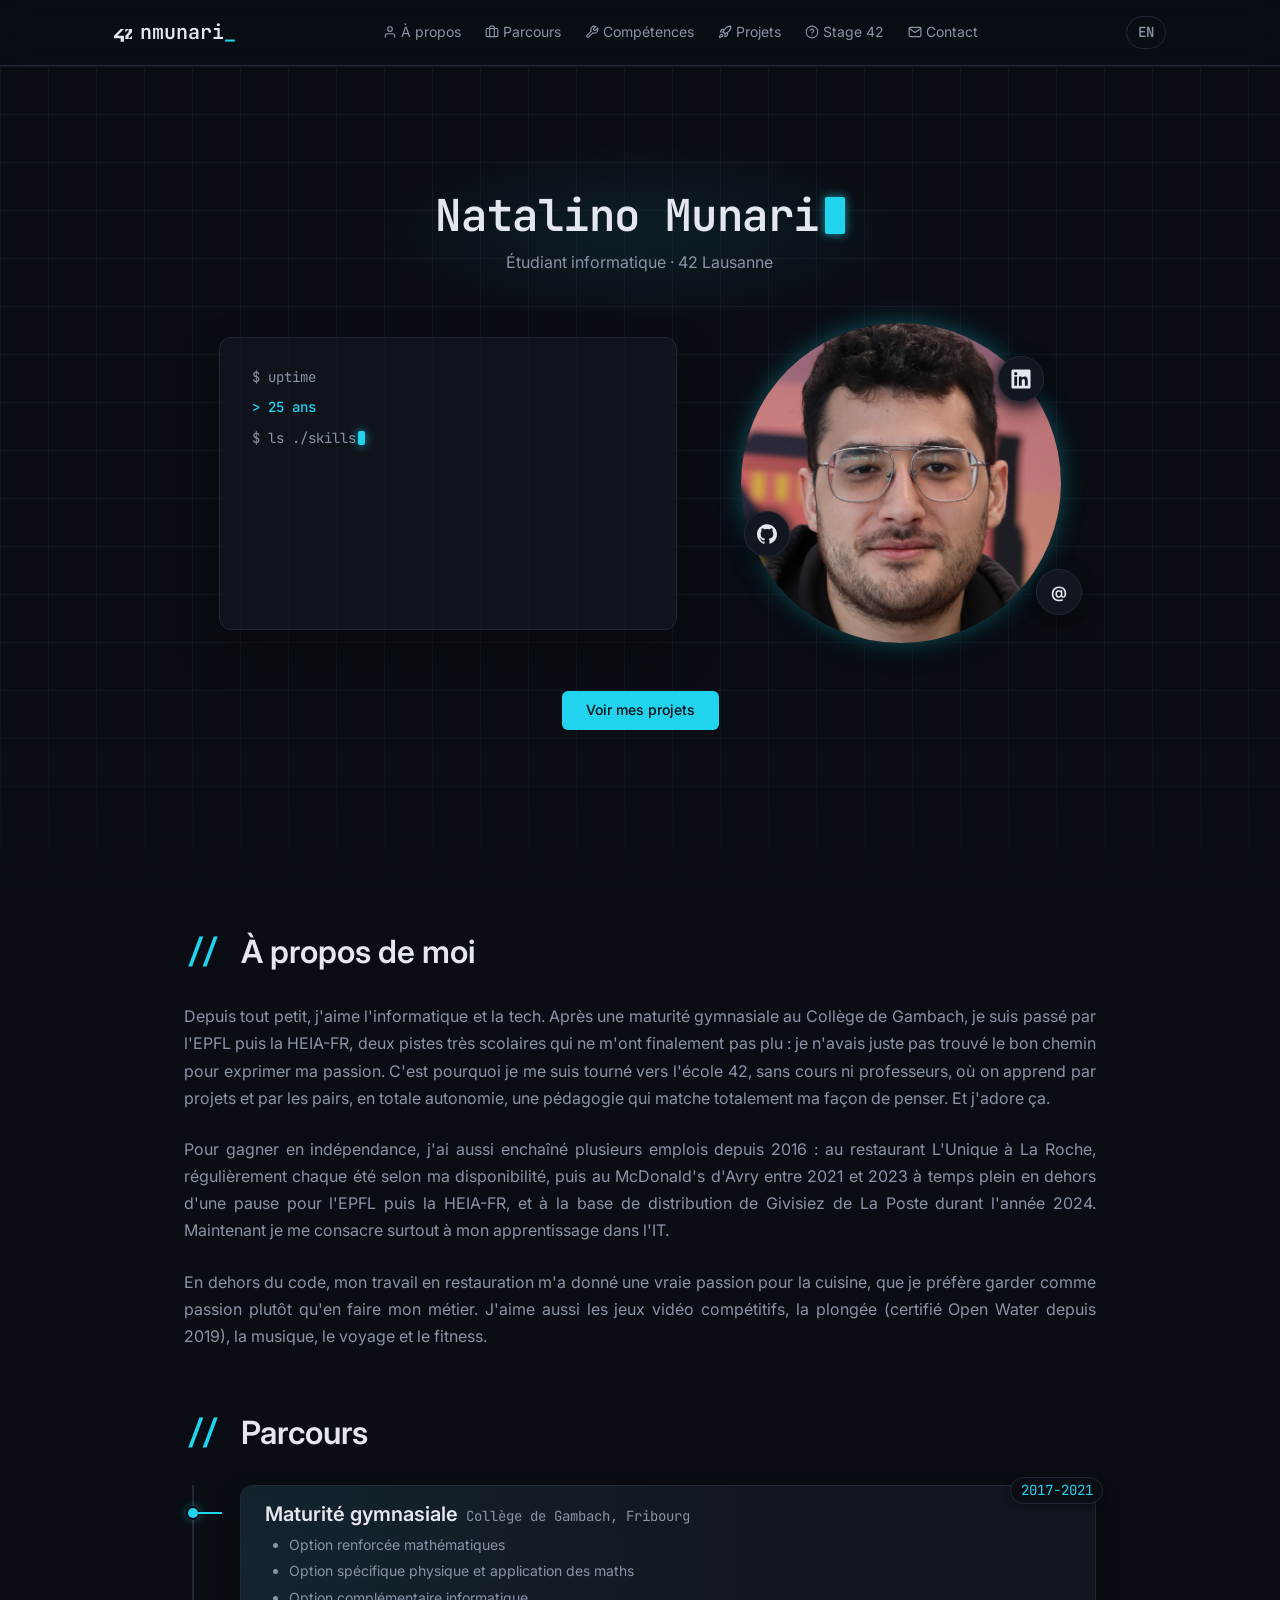
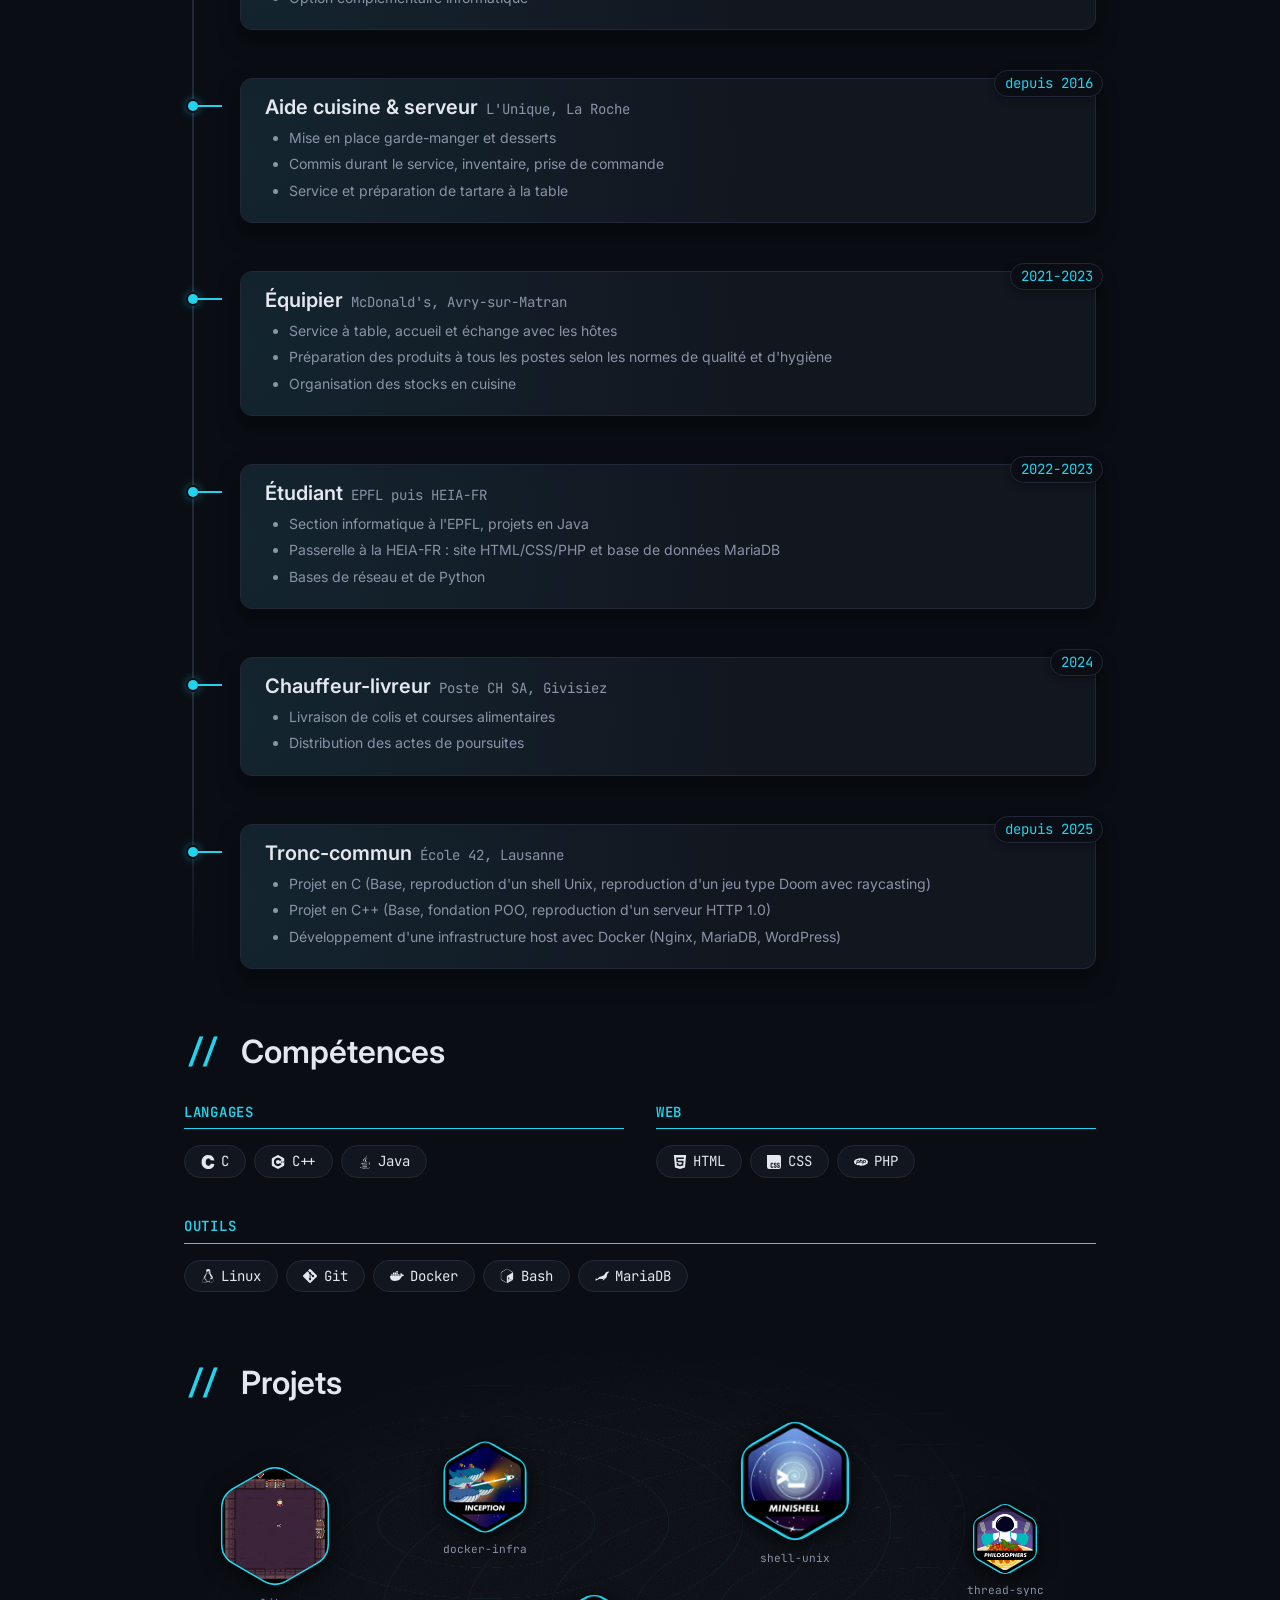
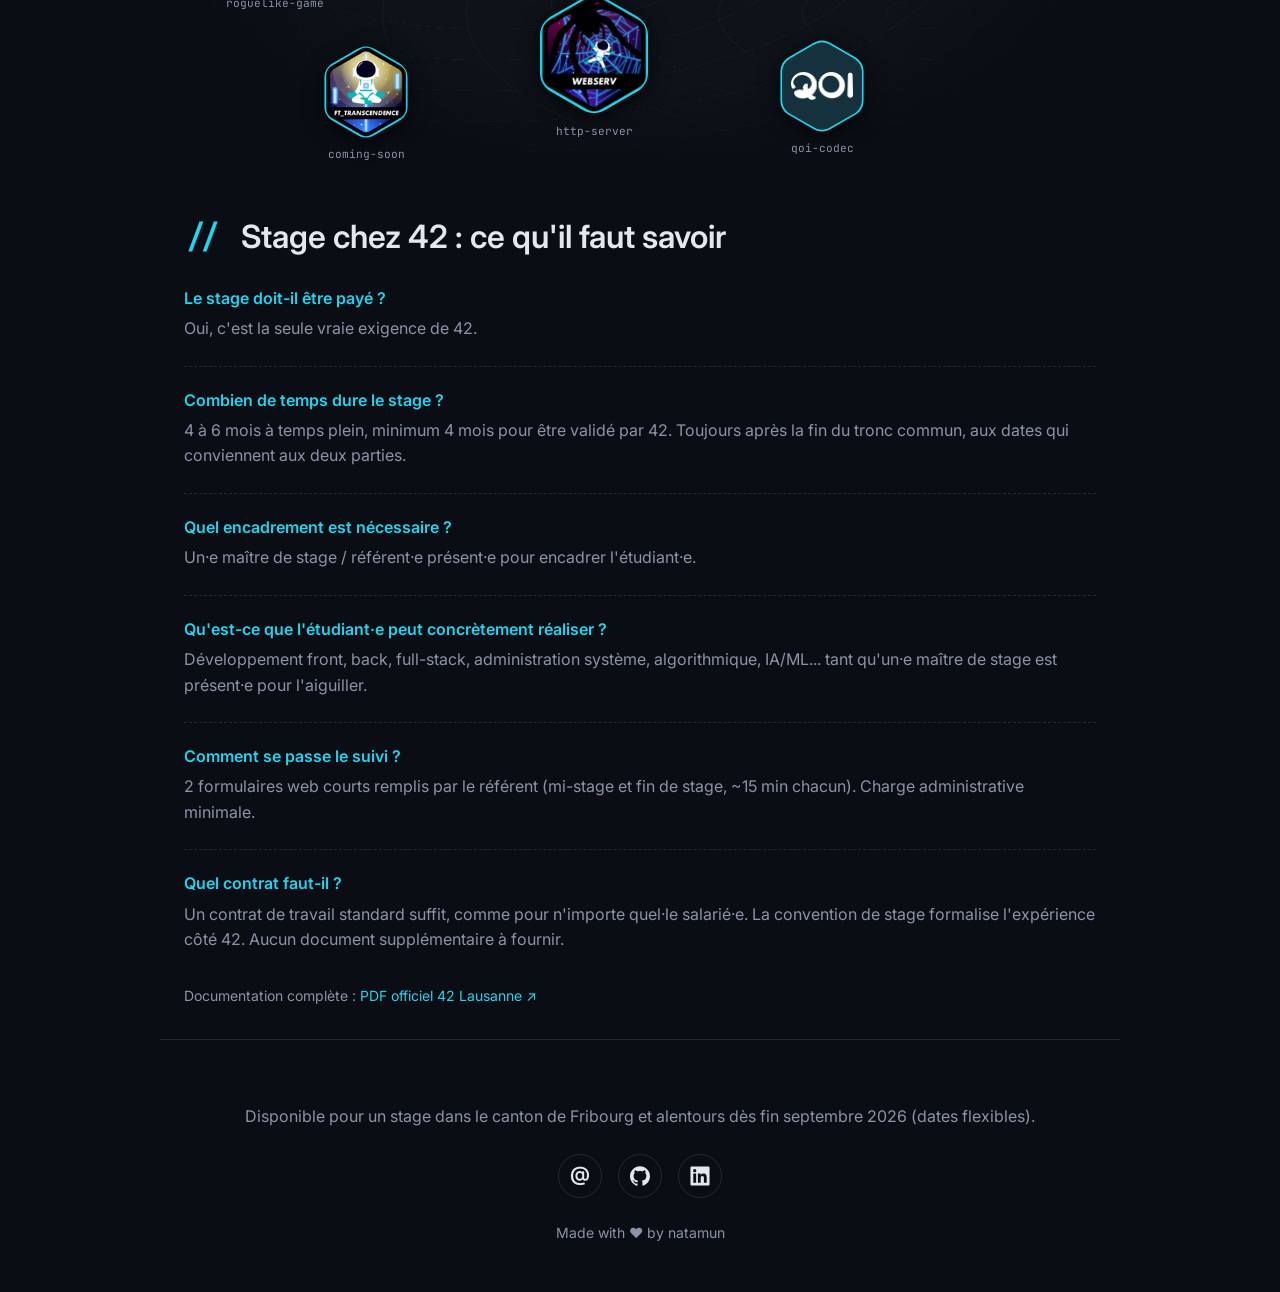
==== index.html @ be7fb0d9 "feat: add data set for toast email pop up" ====
<!DOCTYPE html>
<html lang="fr">
<!-- Inspirées du travail de Kan3an sur CodePen : https://codepen.io/Kan3an -->

<head>
  <meta charset="UTF-8">
  <meta name="viewport" content="width=device-width, initial-scale=1.0">
  <title>Natalino Munari</title>
  <meta name="description"
    content="Portfolio de Natalino Munari, étudiant à 42 Lausanne à la recherche d'un stage informatique dans le canton de Fribourg.">
  <link rel="icon" type="image/svg+xml" href="assets/img/favicon.svg">
  <link rel="preconnect" href="https://fonts.googleapis.com">
  <link rel="preconnect" href="https://fonts.gstatic.com" crossorigin>
  <link
    href="https://fonts.googleapis.com/css2?family=Inter:wght@400;500;600;700&family=JetBrains+Mono:wght@400;500;600&display=swap"
    rel="stylesheet">
  <link rel="stylesheet" href="assets/css/style.css">
  <script>
    if ('scrollRestoration' in history) {
      history.scrollRestoration = 'manual';
    }
  </script>
</head>

<body>
  <svg class="icon-sprite" aria-hidden="true">
    <defs>
      <symbol id="i-c" viewBox="0 0 24 24">
        <path
          d="M16.5921 9.1962s-.354-3.298-3.627-3.39c-3.2741-.09-4.9552 2.474-4.9552 6.14 0 3.6651 1.858 6.5972 5.0451 6.5972 3.184 0 3.5381-3.665 3.5381-3.665l6.1041.365s.36 3.31-2.196 5.836c-2.552 2.5241-5.6901 2.9371-7.8762 2.9201-2.19-.017-5.2261.034-8.1602-2.97-2.938-3.0101-3.436-5.9302-3.436-8.8002 0-2.8701.556-6.6702 4.047-9.5502C7.444.72 9.849 0 12.254 0c10.0422 0 10.7172 9.2602 10.7172 9.2602z" />
      </symbol>
      <symbol id="i-cpp" viewBox="0 0 24 24">
        <path
          d="M22.394 6c-.167-.29-.398-.543-.652-.69L12.926.22c-.509-.294-1.34-.294-1.848 0L2.26 5.31c-.508.293-.923 1.013-.923 1.6v10.18c0 .294.104.62.271.91.167.29.398.543.652.69l8.816 5.09c.508.293 1.34.293 1.848 0l8.816-5.09c.254-.147.485-.4.652-.69.167-.29.27-.616.27-.91V6.91c.003-.294-.1-.62-.268-.91zM12 19.11c-3.92 0-7.109-3.19-7.109-7.11 0-3.92 3.19-7.11 7.11-7.11a7.133 7.133 0 016.156 3.553l-3.076 1.78a3.567 3.567 0 00-3.08-1.78A3.56 3.56 0 008.444 12 3.56 3.56 0 0012 15.555a3.57 3.57 0 003.08-1.778l3.078 1.78A7.135 7.135 0 0112 19.11zm7.11-6.715h-.79v.79h-.79v-.79h-.79v-.79h.79v-.79h.79v.79h.79zm2.962 0h-.79v.79h-.79v-.79h-.79v-.79h.79v-.79h.79v.79h.79z" />
      </symbol>
      <symbol id="i-java" viewBox="0 0 128 128">
        <path
          d="M47.617 98.12c-19.192 5.362 11.677 16.439 36.115 5.969-4.003-1.556-6.874-3.351-6.874-3.351-10.897 2.06-15.952 2.222-25.844 1.092-8.164-.935-3.397-3.71-3.397-3.71zm33.189-10.46c-14.444 2.779-22.787 2.69-33.354 1.6-8.171-.845-2.822-4.805-2.822-4.805-21.137 7.016 11.767 14.977 41.309 6.336-3.14-1.106-5.133-3.131-5.133-3.131zm11.319-60.575c.001 0-42.731 10.669-22.323 34.187 6.024 6.935-1.58 13.17-1.58 13.17s15.289-7.891 8.269-17.777c-6.559-9.215-11.587-13.793 15.634-29.58zm9.998 81.144s3.529 2.91-3.888 5.159c-14.102 4.272-58.706 5.56-71.095.171-4.45-1.938 3.899-4.625 6.526-5.192 2.739-.593 4.303-.485 4.303-.485-4.952-3.487-32.013 6.85-13.742 9.815 49.821 8.076 90.817-3.637 77.896-9.468zM85 77.896c2.395-1.634 5.703-3.053 5.703-3.053s-9.424 1.685-18.813 2.474c-11.494.964-23.823 1.154-30.012.326-14.652-1.959 8.033-7.348 8.033-7.348s-8.812-.596-19.644 4.644C17.455 81.134 61.958 83.958 85 77.896zm5.609 15.145c-.108.29-.468.616-.468.616 31.273-8.221 19.775-28.979 4.822-23.725-1.312.464-2 1.543-2 1.543s.829-.334 2.678-.72c7.559-1.575 18.389 10.119-5.032 22.286zM64.181 70.069c-4.614-10.429-20.26-19.553.007-35.559C89.459 14.563 76.492 1.587 76.492 1.587c5.23 20.608-18.451 26.833-26.999 39.667-5.821 8.745 2.857 18.142 14.688 28.815zm27.274 51.748c-19.187 3.612-42.854 3.191-56.887.874 0 0 2.874 2.38 17.646 3.331 22.476 1.437 57-.8 57.816-11.436.001 0-1.57 4.032-18.575 7.231z" />
      </symbol>
      <symbol id="i-html5" viewBox="0 0 24 24">
        <path
          d="M1.5 0h21l-1.91 21.563L11.977 24l-8.564-2.438L1.5 0zm7.031 9.75l-.232-2.718 10.059.003.23-2.622L5.412 4.41l.698 8.01h9.126l-.326 3.426-2.91.804-2.955-.81-.188-2.11H6.248l.33 4.171L12 19.351l5.379-1.443.744-8.157H8.531z" />
      </symbol>
      <symbol id="i-css" viewBox="0 0 24 24">
        <path
          d="M0 0v20.16A3.84 3.84 0 0 0 3.84 24h16.32A3.84 3.84 0 0 0 24 20.16V3.84A3.84 3.84 0 0 0 20.16 0Zm14.256 13.08c1.56 0 2.28 1.08 2.304 2.64h-1.608c.024-.288-.048-.6-.144-.84-.096-.192-.288-.264-.552-.264-.456 0-.696.264-.696.84-.024.576.288.888.768 1.08.72.288 1.608.744 1.92 1.296q.432.648.432 1.656c0 1.608-.912 2.592-2.496 2.592-1.656 0-2.4-1.032-2.424-2.688h1.68c0 .792.264 1.176.792 1.176.264 0 .456-.072.552-.24.192-.312.24-1.176-.048-1.512-.312-.408-.912-.6-1.32-.816q-.828-.396-1.224-.936c-.24-.36-.36-.888-.36-1.536 0-1.44.936-2.472 2.424-2.448m5.4 0c1.584 0 2.304 1.08 2.328 2.64h-1.608c0-.288-.048-.6-.168-.84-.096-.192-.264-.264-.528-.264-.48 0-.72.264-.72.84s.288.888.792 1.08c.696.288 1.608.744 1.92 1.296.264.432.408.984.408 1.656.024 1.608-.888 2.592-2.472 2.592-1.68 0-2.424-1.056-2.448-2.688h1.68c0 .744.264 1.176.792 1.176.264 0 .456-.072.552-.24.216-.312.264-1.176-.048-1.512-.288-.408-.888-.6-1.32-.816-.552-.264-.96-.576-1.2-.936s-.36-.888-.36-1.536c-.024-1.44.912-2.472 2.4-2.448m-11.031.018c.711-.006 1.419.198 1.839.63.432.432.672 1.128.648 1.992H9.336c.024-.456-.096-.792-.432-.96-.312-.144-.768-.048-.888.24-.12.264-.192.576-.168.864v3.504c0 .744.264 1.128.768 1.128a.65.65 0 0 0 .552-.264c.168-.24.192-.552.168-.84h1.776c.096 1.632-.984 2.712-2.568 2.688-1.536 0-2.496-.864-2.472-2.472v-4.032c0-.816.24-1.44.696-1.848.432-.408 1.146-.624 1.857-.63" />
      </symbol>
      <symbol id="i-php" viewBox="0 0 24 24">
        <path
          d="M7.01 10.207h-.944l-.515 2.648h.838c.556 0 .97-.105 1.242-.314.272-.21.455-.559.55-1.049.092-.47.05-.802-.124-.995-.175-.193-.523-.29-1.047-.29zM12 5.688C5.373 5.688 0 8.514 0 12s5.373 6.313 12 6.313S24 15.486 24 12c0-3.486-5.373-6.312-12-6.312zm-3.26 7.451c-.261.25-.575.438-.917.551-.336.108-.765.164-1.285.164H5.357l-.327 1.681H3.652l1.23-6.326h2.65c.797 0 1.378.209 1.744.628.366.418.476 1.002.33 1.752a2.836 2.836 0 0 1-.305.847c-.143.255-.33.49-.561.703zm4.024.715l.543-2.799c.063-.318.039-.536-.068-.651-.107-.116-.336-.174-.687-.174H11.46l-.704 3.625H9.388l1.23-6.327h1.367l-.327 1.682h1.218c.767 0 1.295.134 1.586.401s.378.7.263 1.299l-.572 2.944h-1.389zm7.597-2.265a2.782 2.782 0 0 1-.305.847c-.143.255-.33.49-.561.703a2.44 2.44 0 0 1-.917.551c-.336.108-.765.164-1.286.164h-1.18l-.327 1.682h-1.378l1.23-6.326h2.649c.797 0 1.378.209 1.744.628.366.417.477 1.001.331 1.751zM17.766 10.207h-.943l-.516 2.648h.838c.557 0 .971-.105 1.242-.314.272-.21.455-.559.551-1.049.092-.47.049-.802-.125-.995s-.524-.29-1.047-.29z" />
      </symbol>
      <symbol id="i-linux" viewBox="0 0 24 24">
        <path
          d="M12.504 0c-.155 0-.315.008-.48.021-4.226.333-3.105 4.807-3.17 6.298-.076 1.092-.3 1.953-1.05 3.02-.885 1.051-2.127 2.75-2.716 4.521-.278.832-.41 1.684-.287 2.489a.424.424 0 00-.11.135c-.26.268-.45.6-.663.839-.199.199-.485.267-.797.4-.313.136-.658.269-.864.68-.09.189-.136.394-.132.602 0 .199.027.4.055.536.058.399.116.728.04.97-.249.68-.28 1.145-.106 1.484.174.334.535.47.94.601.81.2 1.91.135 2.774.6.926.466 1.866.67 2.616.47.526-.116.97-.464 1.208-.946.587-.003 1.23-.269 2.26-.334.699-.058 1.574.267 2.577.2.025.134.063.198.114.333l.003.003c.391.778 1.113 1.132 1.884 1.071.771-.06 1.592-.536 2.257-1.306.631-.765 1.683-1.084 2.378-1.503.348-.199.629-.469.649-.853.023-.4-.2-.811-.714-1.376v-.097l-.003-.003c-.17-.2-.25-.535-.338-.926-.085-.401-.182-.786-.492-1.046h-.003c-.059-.054-.123-.067-.188-.135a.357.357 0 00-.19-.064c.431-1.278.264-2.55-.173-3.694-.533-1.41-1.465-2.638-2.175-3.483-.796-1.005-1.576-1.957-1.56-3.368.026-2.152.236-6.133-3.544-6.139zm.529 3.405h.013c.213 0 .396.062.584.198.19.135.33.332.438.533.105.259.158.459.166.724 0-.02.006-.04.006-.06v.105a.086.086 0 01-.004-.021l-.004-.024a1.807 1.807 0 01-.15.706.953.953 0 01-.213.335.71.71 0 00-.088-.042c-.104-.045-.198-.064-.284-.133a1.312 1.312 0 00-.22-.066c.05-.06.146-.133.183-.198.053-.128.082-.264.088-.402v-.02a1.21 1.21 0 00-.061-.4c-.045-.134-.101-.2-.183-.333-.084-.066-.167-.132-.267-.132h-.016c-.093 0-.176.03-.262.132a.8.8 0 00-.205.334 1.18 1.18 0 00-.09.4v.019c.002.089.008.179.02.267-.193-.067-.438-.135-.607-.202a1.635 1.635 0 01-.018-.2v-.02a1.772 1.772 0 01.15-.768c.082-.22.232-.406.43-.533a.985.985 0 01.594-.2zm-2.962.059h.036c.142 0 .27.048.399.135.146.129.264.288.344.465.09.199.14.4.153.667v.004c.007.134.006.2-.002.266v.08c-.03.007-.056.018-.083.024-.152.055-.274.135-.393.2.012-.09.013-.18.003-.267v-.015c-.012-.133-.04-.2-.082-.333a.613.613 0 00-.166-.267.248.248 0 00-.183-.064h-.021c-.071.006-.13.04-.186.132a.552.552 0 00-.12.27.944.944 0 00-.023.33v.015c.012.135.037.2.08.334.046.134.098.2.166.268.01.009.02.018.034.024-.07.057-.117.07-.176.136a.304.304 0 01-.131.068 2.62 2.62 0 01-.275-.402 1.772 1.772 0 01-.155-.667 1.759 1.759 0 01.08-.668 1.43 1.43 0 01.283-.535c.128-.133.26-.2.418-.2zm1.37 1.706c.332 0 .733.065 1.216.399.293.2.523.269 1.052.468h.003c.255.136.405.266.478.399v-.131a.571.571 0 01.016.47c-.123.31-.516.643-1.063.842v.002c-.268.135-.501.333-.775.465-.276.135-.588.292-1.012.267a1.139 1.139 0 01-.448-.067 3.566 3.566 0 01-.322-.198c-.195-.135-.363-.332-.612-.465v-.005h-.005c-.4-.246-.616-.512-.686-.71-.07-.268-.005-.47.193-.6.224-.135.38-.271.483-.336.104-.074.143-.102.176-.131h.002v-.003c.169-.202.436-.47.839-.601.139-.036.294-.065.466-.065zm2.8 2.142c.358 1.417 1.196 3.475 1.735 4.473.286.534.855 1.659 1.102 3.024.156-.005.33.018.513.064.646-1.671-.546-3.467-1.089-3.966-.22-.2-.232-.335-.123-.335.59.534 1.365 1.572 1.646 2.757.13.535.16 1.104.021 1.67.067.028.135.06.205.067 1.032.534 1.413.938 1.23 1.537v-.043c-.06-.003-.12 0-.18 0h-.016c.151-.467-.182-.825-1.065-1.224-.915-.4-1.646-.336-1.77.465-.008.043-.013.066-.018.135-.068.023-.139.053-.209.064-.43.268-.662.669-.793 1.187-.13.533-.17 1.156-.205 1.869v.003c-.02.334-.17.838-.319 1.35-1.5 1.072-3.58 1.538-5.348.334a2.645 2.645 0 00-.402-.533 1.45 1.45 0 00-.275-.333c.182 0 .338-.03.465-.067a.615.615 0 00.314-.334c.108-.267 0-.697-.345-1.163-.345-.467-.931-.995-1.788-1.521-.63-.4-.986-.87-1.15-1.396-.165-.534-.143-1.085-.015-1.645.245-1.07.873-2.11 1.274-2.763.107-.065.037.135-.408.974-.396.751-1.14 2.497-.122 3.854a8.123 8.123 0 01.647-2.876c.564-1.278 1.743-3.504 1.836-5.268.048.036.217.135.289.202.218.133.38.333.59.465.21.201.477.335.876.335.039.003.075.006.11.006.412 0 .73-.134.997-.268.29-.134.52-.334.74-.4h.005c.467-.135.835-.402 1.044-.7zm2.185 8.958c.037.6.343 1.245.882 1.377.588.134 1.434-.333 1.791-.765l.211-.01c.315-.007.577.01.847.268l.003.003c.208.199.305.53.391.876.085.4.154.78.409 1.066.486.527.645.906.636 1.14l.003-.007v.018l-.003-.012c-.015.262-.185.396-.498.595-.63.401-1.746.712-2.457 1.57-.618.737-1.37 1.14-2.036 1.191-.664.053-1.237-.2-1.574-.898l-.005-.003c-.21-.4-.12-1.025.056-1.69.176-.668.428-1.344.463-1.897.037-.714.076-1.335.195-1.814.12-.465.308-.797.641-.984l.045-.022zm-10.814.049h.01c.053 0 .105.005.157.014.376.055.706.333 1.023.752l.91 1.664.003.003c.243.533.754 1.064 1.189 1.637.434.598.77 1.131.729 1.57v.006c-.057.744-.48 1.148-1.125 1.294-.645.135-1.52.002-2.395-.464-.968-.536-2.118-.469-2.857-.602-.369-.066-.61-.2-.723-.4-.11-.2-.113-.602.123-1.23v-.004l.002-.003c.117-.334.03-.752-.027-1.118-.055-.401-.083-.71.043-.94.16-.334.396-.4.69-.533.294-.135.64-.202.915-.47h.002v-.002c.256-.268.445-.601.668-.838.19-.201.38-.336.663-.336zm7.159-9.074c-.435.201-.945.535-1.488.535-.542 0-.97-.267-1.28-.466-.154-.134-.28-.268-.373-.335-.164-.134-.144-.333-.074-.333.109.016.129.134.199.2.096.066.215.2.36.333.292.2.68.467 1.167.467.485 0 1.053-.267 1.398-.466.195-.135.445-.334.648-.467.156-.136.149-.267.279-.267.128.016.034.134-.147.332a8.097 8.097 0 01-.69.468zm-1.082-1.583V5.64c-.006-.02.013-.042.029-.05.074-.043.18-.027.26.004.063 0 .16.067.15.135-.006.049-.085.066-.135.066-.055 0-.092-.043-.141-.068-.052-.018-.146-.008-.163-.065zm-.551 0c-.02.058-.113.049-.166.066-.047.025-.086.068-.14.068-.05 0-.13-.02-.136-.068-.01-.066.088-.133.15-.133.08-.031.184-.047.259-.005.019.009.036.03.03.05v.02h.003z" />
      </symbol>
      <symbol id="i-git" viewBox="0 0 24 24">
        <path
          d="M13.09 23.549a1.54 1.54 0 0 1-2.18 0L.451 13.089a1.54 1.54 0 0 1 0-2.179l7.191-7.19 2.733 2.733a1.85 1.85 0 0 0 .964 2.326v6.66a1.849 1.849 0 1 0 1.54 0V8.957l2.508 2.508a1.85 1.85 0 1 0 1.09-1.09l-2.634-2.634a1.85 1.85 0 0 0-2.378-2.377L8.73 2.63 10.91.451a1.54 1.54 0 0 1 2.179 0l10.459 10.46a1.54 1.54 0 0 1 0 2.179z" />
      </symbol>
      <symbol id="i-docker" viewBox="0 0 24 24">
        <path
          d="M13.983 11.078h2.119a.186.186 0 00.186-.185V9.006a.186.186 0 00-.186-.186h-2.119a.185.185 0 00-.185.185v1.888c0 .102.083.185.185.185m-2.954-5.43h2.118a.186.186 0 00.186-.186V3.574a.186.186 0 00-.186-.185h-2.118a.185.185 0 00-.185.185v1.888c0 .102.082.185.185.185m0 2.716h2.118a.187.187 0 00.186-.186V6.29a.186.186 0 00-.186-.185h-2.118a.185.185 0 00-.185.185v1.887c0 .102.082.185.185.186m-2.93 0h2.12a.186.186 0 00.184-.186V6.29a.185.185 0 00-.185-.185H8.1a.185.185 0 00-.185.185v1.887c0 .102.083.185.185.186m-2.964 0h2.119a.186.186 0 00.185-.186V6.29a.185.185 0 00-.185-.185H5.136a.186.186 0 00-.186.185v1.887c0 .102.084.185.186.186m5.893 2.715h2.118a.186.186 0 00.186-.185V9.006a.186.186 0 00-.186-.186h-2.118a.185.185 0 00-.185.185v1.888c0 .102.082.185.185.185m-2.93 0h2.12a.185.185 0 00.184-.185V9.006a.185.185 0 00-.184-.186h-2.12a.185.185 0 00-.184.185v1.888c0 .102.083.185.185.185m-2.964 0h2.119a.185.185 0 00.185-.185V9.006a.185.185 0 00-.184-.186h-2.12a.186.186 0 00-.186.186v1.887c0 .102.084.185.186.185m-2.92 0h2.12a.185.185 0 00.184-.185V9.006a.185.185 0 00-.184-.186h-2.12a.185.185 0 00-.184.185v1.888c0 .102.082.185.185.185M23.763 9.89c-.065-.051-.672-.51-1.954-.51-.338.001-.676.03-1.01.087-.248-1.7-1.653-2.53-1.716-2.566l-.344-.199-.226.327c-.284.438-.49.922-.612 1.43-.23.97-.09 1.882.403 2.661-.595.332-1.55.413-1.744.42H.751a.751.751 0 00-.75.748 11.376 11.376 0 00.692 4.062c.545 1.428 1.355 2.48 2.41 3.124 1.18.723 3.1 1.137 5.275 1.137.983.003 1.963-.086 2.93-.266a12.248 12.248 0 003.823-1.389c.98-.567 1.86-1.288 2.61-2.136 1.252-1.418 1.998-2.997 2.553-4.4h.221c1.372 0 2.215-.549 2.68-1.009.309-.293.55-.65.707-1.046l.098-.288Z" />
      </symbol>
      <symbol id="i-bash" viewBox="0 0 24 24">
        <path
          d="M21.038,4.9l-7.577-4.498C13.009,0.134,12.505,0,12,0c-0.505,0-1.009,0.134-1.462,0.403L2.961,4.9 C2.057,5.437,1.5,6.429,1.5,7.503v8.995c0,1.073,0.557,2.066,1.462,2.603l7.577,4.497C10.991,23.866,11.495,24,12,24 c0.505,0,1.009-0.134,1.461-0.402l7.577-4.497c0.904-0.537,1.462-1.529,1.462-2.603V7.503C22.5,6.429,21.943,5.437,21.038,4.9z M15.17,18.946l0.013,0.646c0.001,0.078-0.05,0.167-0.111,0.198l-0.383,0.22c-0.061,0.031-0.111-0.007-0.112-0.085L14.57,19.29 c-0.328,0.136-0.66,0.169-0.872,0.084c-0.04-0.016-0.057-0.075-0.041-0.142l0.139-0.584c0.011-0.046,0.036-0.092,0.069-0.121 c0.012-0.011,0.024-0.02,0.036-0.026c0.022-0.011,0.043-0.014,0.062-0.006c0.229,0.077,0.521,0.041,0.802-0.101 c0.357-0.181,0.596-0.545,0.592-0.907c-0.003-0.328-0.181-0.465-0.613-0.468c-0.55,0.001-1.064-0.107-1.072-0.917 c-0.007-0.667,0.34-1.361,0.889-1.8l-0.007-0.652c-0.001-0.08,0.048-0.168,0.111-0.2l0.37-0.236 c0.061-0.031,0.111,0.007,0.112,0.087l0.006,0.653c0.273-0.109,0.511-0.138,0.726-0.088c0.047,0.012,0.067,0.076,0.048,0.151 l-0.144,0.578c-0.011,0.044-0.036,0.088-0.065,0.116c-0.012,0.012-0.025,0.021-0.038,0.028c-0.019,0.01-0.038,0.013-0.057,0.009 c-0.098-0.022-0.332-0.073-0.699,0.113c-0.385,0.195-0.52,0.53-0.517,0.778c0.003,0.297,0.155,0.387,0.681,0.396 c0.7,0.012,1.003,0.318,1.01,1.023C16.105,17.747,15.736,18.491,15.17,18.946z M19.143,17.859c0,0.06-0.008,0.116-0.058,0.145 l-1.916,1.164c-0.05,0.029-0.09,0.004-0.09-0.056v-0.494c0-0.06,0.037-0.093,0.087-0.122l1.887-1.129 c0.05-0.029,0.09-0.004,0.09,0.056V17.859z M20.459,6.797l-7.168,4.427c-0.894,0.523-1.553,1.109-1.553,2.187v8.833 c0,0.645,0.26,1.063,0.66,1.184c-0.131,0.023-0.264,0.039-0.398,0.039c-0.42,0-0.833-0.114-1.197-0.33L3.226,18.64 c-0.741-0.44-1.201-1.261-1.201-2.142V7.503c0-0.881,0.46-1.702,1.201-2.142l7.577-4.498c0.363-0.216,0.777-0.33,1.197-0.33 c0.419,0,0.833,0.114,1.197,0.33l7.577,4.498c0.624,0.371,1.046,1.013,1.164,1.732C21.686,6.557,21.12,6.411,20.459,6.797z" />
      </symbol>
      <symbol id="i-mariadb" viewBox="0 0 24 24">
        <path
          d="M23.157 4.412c-.676.284-.79.31-1.673.372-.65.045-.757.057-1.212.209-.75.246-1.395.75-2.02 1.59-.296.398-1.249 1.913-1.249 1.988 0 .057-.65.998-.915 1.32-.574.713-1.08 1.079-2.14 1.59-.77.36-1.224.524-4.102 1.477-1.073.353-2.133.738-2.367.864-.852.449-1.515 1.036-2.203 1.938-1.003 1.32-.972 1.313-3.042.947a12.264 12.264 0 00-.675-.063c-.644-.05-1.023.044-1.332.334L0 17.193l.177.088c.094.05.353.234.561.398.215.17.461.347.55.391.088.044.17.088.183.101.012.013-.089.17-.228.353-.435.581-.593.871-.574 1.048.019.164.032.17.43.17.517-.006.826-.056 1.261-.208.65-.233 2.058-.94 2.784-1.4.776-.5 1.717-.998 1.956-1.042.082-.02.354-.07.594-.114.58-.107 1.464-.095 2.587.05.108.013.373.045.6.064.227.025.43.057.454.076.026.012.474.037.998.056.934.026 1.104.007 1.3-.189.126-.133.385-.631.498-.985.209-.643.417-.921.366-.492-.113.966-.322 1.692-.713 2.411-.259.499-.663 1.092-.934 1.395-.322.347-.315.36.088.315.619-.063 1.471-.397 2.096-.82.827-.562 1.647-1.691 2.19-3.03.107-.27.22-.22.183.083-.013.094-.038.315-.057.498l-.031.328.353-.202c.833-.48 1.414-1.262 2.127-2.884.227-.518.877-2.922 1.073-3.976a9.64 9.64 0 01.271-1.042c.127-.429.196-.555.48-.858.183-.19.625-.555.978-.808.72-.505.953-.75 1.187-1.205.208-.417.284-1.13.132-1.357-.132-.202-.284-.196-.763.006Z" />
      </symbol>
      <symbol id="i-github" viewBox="0 0 24 24">
        <path
          d="M12 .297c-6.63 0-12 5.373-12 12 0 5.303 3.438 9.8 8.205 11.385.6.113.82-.258.82-.577 0-.285-.01-1.04-.015-2.04-3.338.724-4.042-1.61-4.042-1.61C4.422 18.07 3.633 17.7 3.633 17.7c-1.087-.744.084-.729.084-.729 1.205.084 1.838 1.236 1.838 1.236 1.07 1.835 2.809 1.305 3.495.998.108-.776.417-1.305.76-1.605-2.665-.3-5.466-1.332-5.466-5.93 0-1.31.465-2.38 1.235-3.22-.135-.303-.54-1.523.105-3.176 0 0 1.005-.322 3.3 1.23.96-.267 1.98-.399 3-.405 1.02.006 2.04.138 3 .405 2.28-1.552 3.285-1.23 3.285-1.23.645 1.653.24 2.873.12 3.176.765.84 1.23 1.91 1.23 3.22 0 4.61-2.805 5.625-5.475 5.92.42.36.81 1.096.81 2.22 0 1.606-.015 2.896-.015 3.286 0 .315.21.69.825.57C20.565 22.092 24 17.592 24 12.297c0-6.627-5.373-12-12-12" />
      </symbol>
      <symbol id="i-linkedin" viewBox="0 0 128 128">
        <path
          d="M116 3H12a8.91 8.91 0 00-9 8.8v104.42a8.91 8.91 0 009 8.78h104a8.93 8.93 0 009-8.81V11.77A8.93 8.93 0 00116 3zM39.17 107H21.06V48.73h18.11zm-9-66.21a10.5 10.5 0 1110.49-10.5 10.5 10.5 0 01-10.54 10.48zM107 107H88.89V78.65c0-6.75-.12-15.44-9.41-15.44s-10.87 7.36-10.87 15V107H50.53V48.73h17.36v8h.24c2.42-4.58 8.32-9.41 17.13-9.41C103.6 47.28 107 59.35 107 75z" />
      </symbol>
      <symbol id="i-user" viewBox="0 0 24 24" fill="none" stroke="currentColor" stroke-width="2" stroke-linecap="round"
        stroke-linejoin="round">
        <path d="M20 21v-2a4 4 0 0 0-4-4H8a4 4 0 0 0-4 4v2" />
        <circle cx="12" cy="7" r="4" />
      </symbol>
      <symbol id="i-briefcase" viewBox="0 0 24 24" fill="none" stroke="currentColor" stroke-width="2"
        stroke-linecap="round" stroke-linejoin="round">
        <path d="M16 20V4a2 2 0 0 0-2-2h-4a2 2 0 0 0-2 2v16" />
        <rect width="20" height="14" x="2" y="6" rx="2" />
      </symbol>
      <symbol id="i-wrench" viewBox="0 0 24 24" fill="none" stroke="currentColor" stroke-width="2"
        stroke-linecap="round" stroke-linejoin="round">
        <path
          d="M14.7 6.3a1 1 0 0 0 0 1.4l1.6 1.6a1 1 0 0 0 1.4 0l3.77-3.77a6 6 0 0 1-7.94 7.94l-6.91 6.91a2.12 2.12 0 0 1-3-3l6.91-6.91a6 6 0 0 1 7.94-7.94l-3.76 3.76z" />
      </symbol>
      <symbol id="i-rocket" viewBox="0 0 24 24" fill="none" stroke="currentColor" stroke-width="2"
        stroke-linecap="round" stroke-linejoin="round">
        <path d="M4.5 16.5c-1.5 1.26-2 5-2 5s3.74-.5 5-2c.71-.84.7-2.13-.09-2.91a2.18 2.18 0 0 0-2.91-.09z" />
        <path d="M12 15l-3-3a22 22 0 0 1 2-3.95A12.88 12.88 0 0 1 22 2c0 2.72-.78 7.5-6 11a22.35 22.35 0 0 1-4 2z" />
        <path d="M9 12H4s.55-3.03 2-4c1.62-1.08 5 0 5 0" />
        <path d="M12 15v5s3.03-.55 4-2c1.08-1.62 0-5 0-5" />
      </symbol>
      <symbol id="i-help-circle" viewBox="0 0 24 24" fill="none" stroke="currentColor" stroke-width="2"
        stroke-linecap="round" stroke-linejoin="round">
        <circle cx="12" cy="12" r="10" />
        <path d="M9.09 9a3 3 0 0 1 5.83 1c0 2-3 3-3 3" />
        <line x1="12" y1="17" x2="12.01" y2="17" />
      </symbol>
      <symbol id="i-mail" viewBox="0 0 24 24" fill="none" stroke="currentColor" stroke-width="2" stroke-linecap="round"
        stroke-linejoin="round">
        <path d="M4 4h16c1.1 0 2 .9 2 2v12c0 1.1-.9 2-2 2H4c-1.1 0-2-.9-2-2V6c0-1.1.9-2 2-2z" />
        <polyline points="22,6 12,13 2,6" />
      </symbol>
    </defs>
  </svg>

  <header class="site-header">
    <nav class="nav" aria-label="Navigation principale">
      <a class="nav__logo" href="#hero">
        <svg class="logo42" viewBox="0 0 21.375 15" aria-hidden="true">
          <path
            d="M11.813 0H7.874L0 7.875v3.188h7.875V15h3.938V7.875H3.936L11.814 0zM13.5 3.938L17.438 0H13.5v3.938z" />
          <path d="M21.375 3.938V0h-3.938v3.938L13.5 7.874v3.938h3.938V7.874l3.937-3.938z" />
          <path d="M21.375 7.875l-3.938 3.938h3.938V7.874z" />
        </svg>
        nmunari<span class="nav__logo-cursor">_</span>
      </a>

      <button class="nav__burger" type="button" aria-label="Ouvrir le menu" aria-expanded="false"
        aria-controls="nav-links">
        <span></span><span></span><span></span>
      </button>

      <ul class="nav__links" id="nav-links">
        <li><a href="#about" aria-label="À propos"><svg class="nav__link-icon" aria-hidden="true">
              <use href="#i-user"></use>
            </svg> <span class="nav__link-text">À propos</span></a></li>
        <li><a href="#parcours" aria-label="Parcours"><svg class="nav__link-icon" aria-hidden="true">
              <use href="#i-briefcase"></use>
            </svg> <span class="nav__link-text">Parcours</span></a></li>
        <li><a href="#skills" aria-label="Compétences"><svg class="nav__link-icon" aria-hidden="true">
              <use href="#i-wrench"></use>
            </svg> <span class="nav__link-text">Compétences</span></a></li>
        <li><a href="#projects" aria-label="Projets"><svg class="nav__link-icon" aria-hidden="true">
              <use href="#i-rocket"></use>
            </svg> <span class="nav__link-text">Projets</span></a></li>
        <li><a href="#stage-info" aria-label="Stage 42"><svg class="nav__link-icon" aria-hidden="true">
              <use href="#i-help-circle"></use>
            </svg> <span class="nav__link-text">Stage 42</span></a></li>
        <li><a href="#contact" aria-label="Contact"><svg class="nav__link-icon" aria-hidden="true">
              <use href="#i-mail"></use>
            </svg> <span class="nav__link-text">Contact</span></a></li>
      </ul>

      <a class="nav__lang-toggle" href="index_en.html" aria-label="Switch to English">EN</a>
    </nav>
  </header>

  <main>
    <section id="hero" class="hero">
      <div class="hero__glyphs" aria-hidden="true"></div>

      <div class="hero__stack">
        <div class="hero__intro">
          <h1 class="hero__title">Natalino Munari</h1>
          <p class="hero__subtitle">Étudiant informatique · 42 Lausanne</p>
        </div>

        <div class="hero__row">
          <div class="hero__content">
            <div class="hero__terminal">
              <p>$ uptime</p>
              <p>&gt; 25 ans</p>
              <p>$ ls ./skills</p>
              <p>&gt; C C++ Java ...</p>
              <p>$ cat status.txt</p>
              <p>&gt; Disponible pour un stage dès fin septembre 2026</p>
              <p>$ whereami</p>
              <p>&gt; Fribourg / Bulle, Suisse</p>
            </div>

            <div class="hero__cta">
              <a class="btn btn--primary" href="#projects">Voir mes projets</a>
              <a class="btn btn--secondary" href="#contact">Me contacter</a>
            </div>
          </div>

          <div class="hero__avatar">
            <div class="hero__avatar-frame">
              <img src="assets/img/nmunari.jpg" alt="Photo de Natalino Munari">
            </div>
            <ul class="hero__avatar-badges">
              <li style="top: 76.9%; left: 92.2%;">
                <a class="js-copy-email" href="mailto:munnatalino@gmail.com" aria-label="Copier l'adresse email" data-copied-message="Email copié !">
                  <span class="hero__avatar-badge-at" aria-hidden="true">@</span>
                </a>
              </li>
              <li style="top: 58.7%; left: 0.8%;">
                <a href="https://github.com/natamun" target="_blank" rel="noopener noreferrer" aria-label="GitHub">
                  <svg class="hero__avatar-badge-icon" aria-hidden="true">
                    <use href="#i-github"></use>
                  </svg>
                </a>
              </li>
              <li style="top: 10.3%; left: 80.4%;">
                <a href="https://www.linkedin.com/in/natalino-munari" target="_blank" rel="noopener noreferrer"
                  aria-label="LinkedIn">
                  <svg class="hero__avatar-badge-icon" viewBox="0 0 128 128" aria-hidden="true">
                    <use href="#i-linkedin"></use>
                  </svg>
                </a>
              </li>
            </ul>
          </div>
        </div>

        <div class="hero__actions">
          <a class="btn btn--primary" href="#projects">Voir mes projets</a>
        </div>
      </div>
    </section>

    <section id="about" class="about">
      <h2>À propos de moi</h2>
      <p class="about__text">
        Depuis tout petit, j'aime l'informatique et la tech. Après une maturité gymnasiale au Collège de
        Gambach, je suis passé par l'EPFL puis la HEIA-FR, deux pistes très scolaires qui ne m'ont
        finalement pas plu : je n'avais juste pas trouvé le bon chemin pour exprimer ma passion. C'est
        pourquoi je me suis tourné vers l'école 42, sans cours ni professeurs, où on apprend par projets
        et par les pairs, en totale autonomie, une pédagogie qui matche totalement ma façon de penser.
        Et j'adore ça.
      </p>
      <p class="about__text">
        Pour gagner en indépendance, j'ai aussi enchaîné plusieurs emplois depuis 2016 : au restaurant
        L'Unique à La Roche, régulièrement chaque été selon ma disponibilité, puis au McDonald's d'Avry
        entre 2021 et 2023 à temps plein en dehors d'une pause pour l'EPFL puis la HEIA-FR, et à la base
        de distribution de Givisiez de La Poste durant l'année 2024. Maintenant je me consacre surtout à
        mon apprentissage dans l'IT.
      </p>
      <p class="about__text">
        En dehors du code, mon travail en restauration m'a donné une vraie passion pour la cuisine, que
        je préfère garder comme passion plutôt qu'en faire mon métier. J'aime aussi les jeux vidéo
        compétitifs, la plongée (certifié Open Water depuis 2019), la musique, le voyage et le fitness.
      </p>
    </section>

    <section id="parcours">
      <h2>Parcours</h2>
      <ol class="timeline">
        <li class="timeline__item">
          <span class="timeline__connector" aria-hidden="true"></span>
          <div class="timeline__card">
            <span class="timeline__card-glow" aria-hidden="true"></span>
            <span class="timeline__card-year">2017-2021</span>
            <h3 class="timeline__title">Maturité gymnasiale <span class="job__meta">Collège de Gambach,
                Fribourg</span></h3>
            <ul class="job__tasks">
              <li>Option renforcée mathématiques</li>
              <li>Option spécifique physique et application des maths</li>
              <li>Option complémentaire informatique</li>
            </ul>
          </div>
        </li>
        <li class="timeline__item">
          <span class="timeline__connector" aria-hidden="true"></span>
          <div class="timeline__card">
            <span class="timeline__card-glow" aria-hidden="true"></span>
            <span class="timeline__card-year">depuis 2016</span>
            <h3 class="timeline__title">Aide cuisine &amp; serveur <span class="job__meta">L'Unique, La
                Roche</span></h3>
            <ul class="job__tasks">
              <li>Mise en place garde-manger et desserts</li>
              <li>Commis durant le service, inventaire, prise de commande</li>
              <li>Service et préparation de tartare à la table</li>
            </ul>
          </div>
        </li>
        <li class="timeline__item">
          <span class="timeline__connector" aria-hidden="true"></span>
          <div class="timeline__card">
            <span class="timeline__card-glow" aria-hidden="true"></span>
            <span class="timeline__card-year">2021-2023</span>
            <h3 class="timeline__title">Équipier <span class="job__meta">McDonald's,
                Avry-sur-Matran</span></h3>
            <ul class="job__tasks">
              <li>Service à table, accueil et échange avec les hôtes</li>
              <li>Préparation des produits à tous les postes selon les normes de qualité et
                d'hygiène</li>
              <li>Organisation des stocks en cuisine</li>
            </ul>
          </div>
        </li>
        <li class="timeline__item">
          <span class="timeline__connector" aria-hidden="true"></span>
          <div class="timeline__card">
            <span class="timeline__card-glow" aria-hidden="true"></span>
            <span class="timeline__card-year">2022-2023</span>
            <h3 class="timeline__title">Étudiant <span class="job__meta">EPFL puis HEIA-FR</span></h3>
            <ul class="job__tasks">
              <li>Section informatique à l'EPFL, projets en Java</li>
              <li>Passerelle à la HEIA-FR : site HTML/CSS/PHP et base de données MariaDB</li>
              <li>Bases de réseau et de Python</li>
            </ul>
          </div>
        </li>
        <li class="timeline__item">
          <span class="timeline__connector" aria-hidden="true"></span>
          <div class="timeline__card">
            <span class="timeline__card-glow" aria-hidden="true"></span>
            <span class="timeline__card-year">2024</span>
            <h3 class="timeline__title">Chauffeur-livreur <span class="job__meta">Poste CH SA,
                Givisiez</span></h3>
            <ul class="job__tasks">
              <li>Livraison de colis et courses alimentaires</li>
              <li>Distribution des actes de poursuites</li>
            </ul>
          </div>
        </li>
        <li class="timeline__item">
          <span class="timeline__connector" aria-hidden="true"></span>
          <div class="timeline__card">
            <span class="timeline__card-glow" aria-hidden="true"></span>
            <span class="timeline__card-year">depuis 2025</span>
            <h3 class="timeline__title">Tronc-commun <span class="job__meta">École 42, Lausanne</span>
            </h3>
            <ul class="job__tasks">
              <li>Projet en C (Base, reproduction d'un shell Unix, reproduction d'un jeu type Doom avec
                raycasting)</li>
              <li>Projet en C++ (Base, fondation POO, reproduction d'un serveur HTTP 1.0)</li>
              <li>Développement d'une infrastructure host avec Docker (Nginx, MariaDB, WordPress)</li>
            </ul>
          </div>
        </li>
      </ol>
    </section>

    <section id="skills" class="skills">
      <h2>Compétences</h2>

      <div class="skills__groups">
        <div class="skills__group">
          <h3 class="skills__group-title">Langages</h3>
          <span class="skills__group-rule" aria-hidden="true"></span>
          <ul class="tag-list">
            <li class="tag"><svg class="tag__icon" aria-hidden="true">
                <use href="#i-c"></use>
              </svg>C</li>
            <li class="tag"><svg class="tag__icon" aria-hidden="true">
                <use href="#i-cpp"></use>
              </svg>C++</li>
            <li class="tag"><svg class="tag__icon" viewBox="0 0 128 128" aria-hidden="true">
                <use href="#i-java"></use>
              </svg>Java</li>
          </ul>
        </div>

        <div class="skills__group">
          <h3 class="skills__group-title">Web</h3>
          <span class="skills__group-rule" aria-hidden="true"></span>
          <ul class="tag-list">
            <li class="tag"><svg class="tag__icon" aria-hidden="true">
                <use href="#i-html5"></use>
              </svg>HTML</li>
            <li class="tag"><svg class="tag__icon" aria-hidden="true">
                <use href="#i-css"></use>
              </svg>CSS</li>
            <li class="tag"><svg class="tag__icon" aria-hidden="true">
                <use href="#i-php"></use>
              </svg>PHP</li>
          </ul>
        </div>

        <div class="skills__group">
          <h3 class="skills__group-title">Outils</h3>
          <span class="skills__group-rule" aria-hidden="true"></span>
          <ul class="tag-list">
            <li class="tag"><svg class="tag__icon" aria-hidden="true">
                <use href="#i-linux"></use>
              </svg>Linux</li>
            <li class="tag"><svg class="tag__icon" aria-hidden="true">
                <use href="#i-git"></use>
              </svg>Git</li>
            <li class="tag"><svg class="tag__icon" aria-hidden="true">
                <use href="#i-docker"></use>
              </svg>Docker</li>
            <li class="tag"><svg class="tag__icon" aria-hidden="true">
                <use href="#i-bash"></use>
              </svg>Bash</li>
            <li class="tag"><svg class="tag__icon" aria-hidden="true">
                <use href="#i-mariadb"></use>
              </svg>MariaDB</li>
          </ul>
        </div>
      </div>
    </section>

    <section id="projects" class="projects">
      <h2>Projets</h2>

      <div class="projects__stage">
        <div class="unit unit--l" style="left: 45%; top: 72%; --delay: 0ms;">
          <div class="unit__bubble" tabindex="0" role="button" aria-expanded="false">
            <span class="unit__visual">
              <span class="unit__hex"></span>
              <img class="unit__img" src="assets/img/webservn.png" alt="" width="150" height="150" loading="lazy">
            </span>
            <div class="unit__detail">
              <h3 class="unit__detail-title">Serveur HTTP</h3>
              <p class="unit__detail-text">
                Serveur HTTP/1.0 non-bloquant développé en C++98, en suivant un flux de contribution structuré
                (branches de fonctionnalités, commits conventionnels, revues de code obligatoires). Gestion du
                multiplexage de sockets (poll) et exécution CGI.
              </p>
              <ul class="tag-list">
                <li class="tag">C++</li>
                <li class="tag">Sockets</li>
                <li class="tag">Protocole HTTP</li>
                <li class="tag">Réseau</li>
              </ul>
              <a class="unit__detail-link" href="https://github.com/natamun/42-webserv" target="_blank"
                rel="noopener noreferrer">Voir le repo ↗</a>
            </div>
          </div>
          <span class="unit__label">http-server</span>
        </div>

        <div class="unit unit--m" style="left: 33%; top: 20%; --delay: 120ms;">
          <div class="unit__bubble" tabindex="0" role="button" aria-expanded="false">
            <span class="unit__visual">
              <span class="unit__hex"></span>
              <img class="unit__img" src="assets/img/inceptionn.png" alt="" width="150" height="150" loading="lazy">
            </span>
            <div class="unit__detail">
              <h3 class="unit__detail-title">Infrastructure Docker</h3>
              <p class="unit__detail-text">
                Mise en place d'une infrastructure complète avec Docker : images personnalisées pour
                Nginx, WordPress et MariaDB, orchestrées dans un réseau Docker dédié.
              </p>
              <ul class="tag-list">
                <li class="tag">Docker</li>
                <li class="tag">Docker Compose</li>
                <li class="tag">Linux</li>
                <li class="tag">Bash</li>
              </ul>
              <a class="unit__detail-link" href="https://github.com/natamun/42-inception" target="_blank"
                rel="noopener noreferrer">Voir le repo ↗</a>
            </div>
          </div>
          <span class="unit__label">docker-infra</span>
        </div>

        <div class="unit unit--l unit--flip-left" style="left: 67%; top: 18%; --delay: 90ms;">
          <div class="unit__bubble" tabindex="0" role="button" aria-expanded="false">
            <span class="unit__visual">
              <span class="unit__hex"></span>
              <img class="unit__img" src="assets/img/minishelln.png" alt="" width="150" height="150" loading="lazy">
            </span>
            <div class="unit__detail">
              <h3 class="unit__detail-title">Shell UNIX</h3>
              <p class="unit__detail-text">
                Recréation d'un shell façon Bash à partir de zéro : lexer/parser maison (AST) gérant les
                processus enfants, pipes, redirections (&lt;, &lt;&lt;, &gt;, &gt;&gt;), opérateurs
                logiques (&amp;&amp;, ||), sous-shells et wildcards.
              </p>
              <ul class="tag-list">
                <li class="tag">C</li>
                <li class="tag">AST</li>
                <li class="tag">API POSIX</li>
                <li class="tag">Pipes &amp; Redirections</li>
              </ul>
              <a class="unit__detail-link" href="https://github.com/natamun/42-minishell" target="_blank"
                rel="noopener noreferrer">Voir le repo ↗</a>
            </div>
          </div>
          <span class="unit__label">shell-unix</span>
        </div>

        <div class="unit unit--s unit--flip-left" style="left: 90%; top: 36%; --delay: 210ms;">
          <div class="unit__bubble" tabindex="0" role="button" aria-expanded="false">
            <span class="unit__visual">
              <span class="unit__hex"></span>
              <img class="unit__img" src="assets/img/philosophersn.png" alt="" width="150" height="150" loading="lazy">
            </span>
            <div class="unit__detail">
              <h3 class="unit__detail-title">Synchronisation de Threads</h3>
              <p class="unit__detail-text">
                Résolution du problème des philosophes autour d'une table (dining philosophers).
                Gestion de threads concurrents avec prévention des race conditions et des deadlocks via
                des mutex.
              </p>
              <ul class="tag-list">
                <li class="tag">C</li>
                <li class="tag">Multithreading</li>
                <li class="tag">Synchronisation</li>
              </ul>
              <a class="unit__detail-link" href="https://github.com/natamun/42-philosophers" target="_blank"
                rel="noopener noreferrer">Voir le repo ↗</a>
            </div>
          </div>
          <span class="unit__label">thread-sync</span>
        </div>

        <div class="unit unit--l unit--plate unit--plate-fill" style="left: 10%; top: 32%; --delay: 180ms;">
          <div class="unit__bubble" tabindex="0" role="button" aria-expanded="false">
            <span class="unit__visual">
              <span class="unit__hex"></span>
              <span class="unit__plate"></span>
              <span class="unit__clip">
                <img class="unit__img" src="assets/img/icrogue.gif"
                  alt="Capture d'écran du jeu ICRogue en cours de partie" width="550" height="550" loading="lazy">
              </span>
            </span>
            <div class="unit__detail">
              <h3 class="unit__detail-title">Jeu Roguelike</h3>
              <p class="unit__detail-text">
                Dungeon crawler roguelike en Java sur un moteur de grille 2D : génération procédurale de
                niveaux, ennemis, armes, architecture orientée objet encapsulée.
              </p>
              <ul class="tag-list">
                <li class="tag">Java</li>
                <li class="tag">POO</li>
                <li class="tag">Génération procédurale</li>
              </ul>
              <a class="unit__detail-link" href="https://github.com/natamun/ICRogue" target="_blank"
                rel="noopener noreferrer">Voir le repo ↗</a>
            </div>
          </div>
          <span class="unit__label">roguelike-game</span>
        </div>

        <div class="unit unit--m unit--flip-left unit--invert unit--plate" style="left: 70%; top: 82%; --delay: 300ms;">
          <div class="unit__bubble" tabindex="0" role="button" aria-expanded="false">
            <span class="unit__visual">
              <span class="unit__hex"></span>
              <span class="unit__plate"></span>
              <img class="unit__img" src="assets/img/qoi_logo.webp" alt="" width="250" height="114" loading="lazy">
            </span>
            <div class="unit__detail">
              <h3 class="unit__detail-title">Codec d'image (format QOI)</h3>
              <p class="unit__detail-text">
                Encodeur/décodeur bas niveau pour le format d'image sans perte QOI, manipulant
                opérateurs bit à bit, arithmétique modulaire et tables de hachage.
              </p>
              <ul class="tag-list">
                <li class="tag">Java</li>
                <li class="tag">Opérations binaires</li>
                <li class="tag">Tables de hachage</li>
              </ul>
              <a class="unit__detail-link" href="https://github.com/natamun/qoi-codec" target="_blank"
                rel="noopener noreferrer">Voir le repo ↗</a>
            </div>
          </div>
          <span class="unit__label">qoi-codec</span>
        </div>

        <div class="unit unit--m" style="left: 20%; top: 84%; --delay: 340ms;">
          <div class="unit__bubble" tabindex="0" role="button" aria-expanded="false">
            <span class="unit__visual">
              <span class="unit__hex"></span>
              <img class="unit__img" src="assets/img/ft_transcendencen.png" alt="" width="150" height="150"
                loading="lazy">
            </span>
            <div class="unit__detail">
              <h3 class="unit__detail-title">ft_transcendence</h3>
              <p class="unit__detail-text">
                Projet final du tronc commun à 42 Lausanne, en équipe. Démarrage imminent.
              </p>
              <a class="unit__detail-link" href="https://github.com/natamun/42-ft_transcendence" target="_blank"
                rel="noopener noreferrer">Voir le repo ↗</a>
            </div>
          </div>
          <span class="unit__label">coming-soon</span>
        </div>
      </div>
    </section>

    <section id="stage-info">
      <h2>Stage chez 42 : ce qu'il faut savoir</h2>
      <div class="faq-list">
        <div class="faq-item">
          <h3 class="faq-item__q">Le stage doit-il être payé ?</h3>
          <p class="faq-item__a">Oui, c'est la seule vraie exigence de 42.</p>
        </div>

        <div class="faq-item">
          <h3 class="faq-item__q">Combien de temps dure le stage ?</h3>
          <p class="faq-item__a">
            4 à 6 mois à temps plein, minimum 4 mois pour être validé par 42. Toujours après la fin
            du tronc commun, aux dates qui conviennent aux deux parties.
          </p>
        </div>

        <div class="faq-item">
          <h3 class="faq-item__q">Quel encadrement est nécessaire ?</h3>
          <p class="faq-item__a">
            Un·e maître de stage / référent·e présent·e pour encadrer l'étudiant·e.
          </p>
        </div>

        <div class="faq-item">
          <h3 class="faq-item__q">Qu'est-ce que l'étudiant·e peut concrètement réaliser ?</h3>
          <p class="faq-item__a">
            Développement front, back, full-stack, administration système, algorithmique, IA/ML...
            tant qu'un·e maître de stage est présent·e pour l'aiguiller.
          </p>
        </div>

        <div class="faq-item">
          <h3 class="faq-item__q">Comment se passe le suivi ?</h3>
          <p class="faq-item__a">
            2 formulaires web courts remplis par le référent (mi-stage et fin de stage, ~15 min
            chacun). Charge administrative minimale.
          </p>
        </div>

        <div class="faq-item">
          <h3 class="faq-item__q">Quel contrat faut-il ?</h3>
          <p class="faq-item__a">
            Un contrat de travail standard suffit, comme pour n'importe quel·le salarié·e. La
            convention de stage formalise l'expérience côté 42. Aucun document supplémentaire à
            fournir.
          </p>
        </div>
      </div>

      <p class="stage-info__more">
        Documentation complète : <a href="https://42lausanne.ch/storage/476/Stages-%C3%A0-42-Lausanne.pdf"
          target="_blank" rel="noopener noreferrer">PDF officiel 42 Lausanne ↗</a>
      </p>
    </section>

  </main>

  <footer class="site-footer" id="contact">
    <p class="site-footer__text">
      Disponible pour un stage dans le canton de Fribourg et alentours dès fin septembre 2026 (dates
      flexibles).
    </p>
    <ul class="site-footer__links">
      <li><a class="js-copy-email" href="mailto:munnatalino@gmail.com" aria-label="Copier l'adresse email" data-copied-message="Email copié !">
          <span class="site-footer__at" aria-hidden="true">@</span>
        </a></li>
      <li><a href="https://github.com/natamun" target="_blank" rel="noopener noreferrer" aria-label="GitHub">
          <svg class="site-footer__icon" aria-hidden="true">
            <use href="#i-github"></use>
          </svg>
        </a></li>
      <li><a href="https://www.linkedin.com/in/natalino-munari" target="_blank" rel="noopener noreferrer"
          aria-label="LinkedIn">
          <svg class="site-footer__icon" viewBox="0 0 128 128" aria-hidden="true">
            <use href="#i-linkedin"></use>
          </svg>
        </a></li>
    </ul>
    <p class="site-footer__credit">Made with ❤️ by natamun</p>
  </footer>

  <script src="assets/js/main.js" defer></script>
</body>

</html>
---- assets/css/style.css ----
:root {
  --bg: #0a0e14;
  --surface: #12161f;
  --border: #232838;
  --text: #e4e7ee;
  --text-muted: #8b93a7;
  --accent: #22d3ee;
  --accent-hover: #0eb8d4;
  --accent-secondary: #a78bfa;
  --danger: #ff3b3b;

  --font-sans: 'Inter', -apple-system, sans-serif;
  --font-mono: 'JetBrains Mono', 'Fira Code', monospace;

  --fs-sm: 0.875rem;
  --fs-base: 1rem;
  --fs-lg: 1.25rem;
  --fs-2xl: 2rem;
  --fs-3xl: 2.75rem;

  --space-1: 0.25rem;
  --space-2: 0.5rem;
  --space-3: 1rem;
  --space-4: 1.5rem;
  --space-5: 2rem;
  --space-6: 3rem;
  --space-7: 4rem;

  --radius-sm: 6px;
  --radius-md: 12px;
  --glow: 0 0 24px color-mix(in srgb, var(--accent) 35%, transparent);
  --shadow-float:
    0 0 10px 4px color-mix(in srgb, var(--bg) 55%, transparent),
    0 10px 20px rgba(0, 0, 0, 0.55);
  --shadow-pill: 0 2px 8px rgba(0, 0, 0, 0.4);
  --transition: 200ms ease;

  --timeline-line-width: 2px;
  --timeline-node-size: 10px;
  --timeline-connector-height: 2px;
  --timeline-indent: var(--space-6);
  --timeline-card-padding-y: var(--space-3);
  --timeline-line-center-x: calc(-1 * var(--timeline-indent) + (var(--timeline-line-width) / 2));
  --timeline-card-anchor-y: calc(var(--timeline-card-padding-y) + (var(--fs-lg) * 1.2 / 2));
  --timeline-pill-offset-x: -8px;
  --timeline-pill-offset-y: -9px;

  --timeline-node-duration: 0.2s;
  --timeline-connector-delay: var(--timeline-node-duration);
  --timeline-connector-duration: 80ms;
  --timeline-card-delay: calc(var(--timeline-connector-delay) + var(--timeline-connector-duration) + 30ms);
  --timeline-card-duration: 0.3s;
  --timeline-pill-delay: calc(var(--timeline-card-delay) + 280ms);
  --timeline-pill-duration: 0.4s;

  --skills-group-stagger: 180ms;
  --skills-title-duration: 260ms;
  --skills-rule-delay: var(--skills-title-duration);
  --skills-rule-duration: 280ms;
  --skills-chip-delay: calc(var(--skills-rule-delay) + var(--skills-rule-duration));
  --skills-chip-duration: 240ms;
  --skills-chip-stagger: 45ms;

  --projects-bubble-m: 100px;
  --projects-bubble-s: calc(var(--projects-bubble-m) * 0.77);
  --projects-bubble-l: calc(var(--projects-bubble-m) * 1.3);
  --projects-pop-duration: 380ms;
  --projects-unit-stagger: 90ms;
  --projects-satellite-delay: 120ms;

  --icon-size: 20px;
  --tap-target: 44px;
  --grid-cell: 48px;

  --hex-clip: polygon(41.34% 7.00%, 44.23% 5.61%, 47.11% 4.78%, 50.00% 4.50%, 52.89% 4.78%, 55.77% 5.61%, 58.66% 7.00%, 82.91% 21.00%, 85.56% 22.81%, 87.72% 24.89%, 89.40% 27.25%, 90.61% 29.89%, 91.33% 32.81%, 91.57% 36.00%, 91.57% 64.00%, 91.33% 67.19%, 90.61% 70.11%, 89.40% 72.75%, 87.72% 75.11%, 85.56% 77.19%, 82.91% 79.00%, 58.66% 93.00%, 55.77% 94.39%, 52.89% 95.22%, 50.00% 95.50%, 47.11% 95.22%, 44.23% 94.39%, 41.34% 93.00%, 17.09% 79.00%, 14.44% 77.19%, 12.28% 75.11%, 10.60% 72.75%, 9.39% 70.11%, 8.67% 67.19%, 8.43% 64.00%, 8.43% 36.00%, 8.67% 32.81%, 9.39% 29.89%, 10.60% 27.25%, 12.28% 24.89%, 14.44% 22.81%, 17.09% 21.00%);
}

*,
*::before,
*::after {
  box-sizing: border-box;
  margin: 0;
  padding: 0;
}

html {
  scroll-behavior: smooth;
  scroll-padding-top: 76px;
  overflow-x: clip;
}

@media (prefers-reduced-motion: reduce) {
  html {
    scroll-behavior: auto;
  }

  *,
  *::before,
  *::after {
    animation-play-state: paused !important;
    transition-duration: 0.01ms !important;
  }
}

img {
  max-width: 100%;
  display: block;
}

a {
  color: inherit;
  text-decoration: none;
}

ul,
ol {
  list-style: none;
}

button {
  font: inherit;
  color: inherit;
  background: none;
  border: none;
  cursor: pointer;
}

body {
  font-family: var(--font-sans);
  background: var(--bg);
  color: var(--text);
  line-height: 1.6;
  font-size: var(--fs-base);
  overflow-x: clip;
}

h1,
h2,
h3 {
  font-weight: 600;
  line-height: 1.2;
}

h2 {
  font-size: var(--fs-2xl);
  margin-bottom: var(--space-5);
}

h2::before {
  content: "// ";
  color: var(--accent);
  font-family: var(--font-mono);
}

h3 {
  font-size: var(--fs-lg);
}

section {
  padding: var(--space-5) var(--space-4);
  max-width: 960px;
  margin: 0 auto;
}

.btn {
  display: inline-block;
  padding: var(--space-2) var(--space-4);
  border-radius: var(--radius-sm);
  font-weight: 500;
  font-size: var(--fs-sm);
  transition: transform var(--transition), box-shadow var(--transition), background var(--transition);
}

.btn--primary {
  background: var(--accent);
  color: var(--bg);
}

.btn--primary:hover {
  background: var(--accent-hover);
  box-shadow: var(--glow);
  transform: translateY(-2px);
}

.btn--secondary {
  border: 1px solid var(--border);
  color: var(--text);
}

.btn--secondary:hover {
  border-color: var(--accent);
  color: var(--accent);
  transform: translateY(-2px);
}

.site-header {
  position: sticky;
  top: 0;
  z-index: 100;
  background: color-mix(in srgb, var(--bg) 75%, transparent);
  backdrop-filter: blur(12px);
  border-bottom: 1px solid var(--border);
}

.nav {
  max-width: 1100px;
  margin: 0 auto;
  padding: var(--space-3) var(--space-4);
  display: flex;
  justify-content: space-between;
  align-items: center;
  gap: var(--space-4);
}

.nav__logo {
  display: inline-flex;
  align-items: center;
  line-height: 1;
  font-family: var(--font-mono);
  font-size: var(--fs-lg);
  font-weight: 600;
  color: var(--text);
}

.logo42 {
  width: 18px;
  height: auto;
  fill: currentColor;
  flex-shrink: 0;
  margin-right: var(--space-2);
  position: relative;
  top: 3px;
}

.nav__logo-cursor {
  color: var(--accent);
}

.nav__links {
  display: flex;
  align-items: center;
  gap: var(--space-4);
  font-size: var(--fs-sm);
}

.nav__links a {
  position: relative;
  display: inline-flex;
  align-items: center;
  gap: var(--space-1);
  padding: var(--space-1) 0;
  color: var(--text-muted);
  transition: color var(--transition);
}

.nav__links a:hover {
  color: var(--text);
}

.nav__link-icon {
  width: 14px;
  height: 14px;
  flex-shrink: 0;
}

.nav__links a::after {
  content: "";
  position: absolute;
  left: 0;
  bottom: -2px;
  width: 0;
  height: 1px;
  background: var(--accent);
  transition: width var(--transition);
}

.nav__links a:hover::after {
  width: 100%;
}

.nav__lang-toggle {
  font-family: var(--font-mono);
  font-size: var(--fs-sm);
  font-weight: 600;
  color: var(--text-muted);
  background: none;
  border: 1px solid var(--border);
  border-radius: 999px;
  padding: 0.3em 0.8em;
  cursor: pointer;
  transition: border-color var(--transition), color var(--transition);
}

.nav__lang-toggle:hover {
  border-color: var(--accent);
  color: var(--accent);
}

.nav__burger {
  display: none;
  flex-direction: column;
  gap: 5px;
}

.nav__burger span {
  width: 22px;
  height: 2px;
  background: var(--text);
}

@media (max-width: 500px) {
  .nav__links {
    position: absolute;
    top: 100%;
    left: 0;
    right: 0;
    flex-direction: column;
    align-items: flex-start;
    gap: var(--space-3);
    background: var(--surface);
    border-bottom: 1px solid var(--border);
    padding: var(--space-4);
    display: none;
  }

  .nav__links.is-open {
    display: flex;
  }

  .nav__burger {
    display: flex;
  }
}

@media (max-width: 870px) {
  .nav__link-text {
    display: none;
  }
}

@media (max-width: 500px) {
  .nav__link-text {
    display: inline;
  }
}

.hero {
  min-height: calc(100dvh - 65px);
  padding-top: 0;
  padding-bottom: 0;
  display: flex;
  justify-content: center;
  position: relative;
}

.hero__stack {
  display: grid;
  grid-template-rows: 1fr auto 1fr;
  justify-items: center;
  gap: var(--space-6);
  width: 100%;
}

.hero__intro {
  position: relative;
  display: flex;
  flex-direction: column;
  align-items: center;
  align-self: end;
  gap: var(--space-2);
}

.hero__intro::before {
  content: "";
  position: absolute;
  top: 50%;
  left: 50%;
  width: 140%;
  height: 220%;
  transform: translate(-50%, -50%);
  background: radial-gradient(ellipse at center, color-mix(in srgb, var(--accent) 8%, transparent), transparent 65%);
  pointer-events: none;
  z-index: -1;
}

.hero__title {
  display: flex;
  align-items: center;
  justify-content: center;
  font-family: var(--font-mono);
  font-size: var(--fs-3xl);
  font-weight: 600;
  letter-spacing: -0.01em;
}

.hero__title::after {
  content: "";
  display: inline-block;
  width: 0.45em;
  height: 0.85em;
  margin-left: 6px;
  background: var(--accent);
  border-radius: 2px;
  box-shadow: 0 0 8px 1px color-mix(in srgb, var(--accent) 55%, transparent);
  animation: blink 1.8s steps(1) infinite;
}

.hero__subtitle {
  font-size: var(--fs-base);
  color: var(--text-muted);
  text-align: center;
}

.hero__row {
  display: flex;
  flex-direction: row;
  align-items: center;
  text-align: left;
  gap: var(--space-7);
}

.hero__content {
  display: flex;
  flex-direction: column;
  align-items: flex-start;
  gap: var(--space-5);
}

.hero::after {
  content: "";
  position: absolute;
  top: 0;
  left: 50%;
  width: 100vw;
  height: 100%;
  transform: translateX(-50%);
  background-image:
    linear-gradient(var(--border) 1px, transparent 1px),
    linear-gradient(90deg, var(--border) 1px, transparent 1px);
  background-size: var(--grid-cell) var(--grid-cell);
  opacity: 0.4;
  z-index: -1;
  pointer-events: none;
  animation: heroGridScroll 10s linear infinite;
  mask-image: linear-gradient(to bottom, black 0%, black 70%, transparent 100%);
  -webkit-mask-image: linear-gradient(to bottom, black 0%, black 70%, transparent 100%);
}

@keyframes heroGridScroll {
  to {
    background-position: var(--grid-cell) var(--grid-cell);
  }
}

.hero__glyphs {
  position: absolute;
  top: 0;
  left: 50%;
  width: 100vw;
  height: 100%;
  transform: translateX(-50%);
  pointer-events: none;
  z-index: -1;
  mask-image: linear-gradient(to bottom, black 0%, black 88%, transparent 100%);
  -webkit-mask-image: linear-gradient(to bottom, black 0%, black 88%, transparent 100%);
}

.hero__glyph {
  position: absolute;
  font-family: var(--font-mono);
  font-size: var(--fs-lg);
  color: var(--accent);
  opacity: 0;
}

@keyframes heroGlyphLife {
  0% {
    opacity: 0;
    transform: rotate(var(--rotation)) translate(0, 0);
  }

  20% {
    opacity: 0.16;
  }

  80% {
    opacity: 0.16;
  }

  100% {
    opacity: 0;
    transform: rotate(var(--rotation)) translate(var(--drift-x), var(--drift-y));
  }
}

.hero__glyph-spin {
  display: inline-block;
  animation: heroGlyphSpin 8s linear infinite;
}

@keyframes heroGlyphSpin {
  from {
    transform: rotate(0deg);
  }

  to {
    transform: rotate(360deg);
  }
}

.hero__glyph-inner {
  display: inline-block;
  animation: heroGlyphBob 5s ease-in-out infinite;
}

@keyframes heroGlyphBob {

  0%,
  100% {
    transform: translate(0, 0);
  }

  25% {
    transform: translate(var(--bob-x1), var(--bob-y1));
  }

  50% {
    transform: translate(var(--bob-x2), var(--bob-y2));
  }

  75% {
    transform: translate(var(--bob-x3), var(--bob-y3));
  }
}

.hero__avatar {
  --avatar-size: 320px;
  position: relative;
  width: var(--avatar-size);
  height: var(--avatar-size);
  flex-shrink: 0;
}

.hero__avatar::before {
  content: "";
  position: absolute;
  inset: 0;
  border-radius: 50%;
  z-index: -1;
  mix-blend-mode: screen;
  animation: heroGlowBreathe 4s ease-in-out infinite;
}

@keyframes heroGlowBreathe {

  0%,
  100% {
    box-shadow:
      0 0 18px 3px color-mix(in srgb, var(--accent-hover) 60%, transparent),
      0 0 42px 10px color-mix(in srgb, var(--accent-hover) 35%, transparent),
      0 0 95px 26px color-mix(in srgb, var(--accent-secondary) 20%, transparent);
  }

  50% {
    box-shadow:
      0 0 26px 6px var(--accent-hover),
      0 0 62px 16px color-mix(in srgb, var(--accent-hover) 60%, transparent),
      0 0 125px 34px color-mix(in srgb, var(--accent-secondary) 35%, transparent);
  }
}

@media (pointer: coarse) {
  .hero__intro {
    padding-top: var(--space-4);
  }

  .hero__glyphs {
    display: none;
  }

  .hero::after {
    animation: none;
  }

  .hero__avatar::before {
    animation: none;
    box-shadow:
      0 0 18px 3px color-mix(in srgb, var(--accent-hover) 60%, transparent),
      0 0 42px 10px color-mix(in srgb, var(--accent-hover) 35%, transparent),
      0 0 95px 26px color-mix(in srgb, var(--accent-secondary) 20%, transparent);
  }
}

.hero__avatar-frame {
  width: 100%;
  height: 100%;
  border-radius: 50%;
  overflow: hidden;
  box-shadow: var(--glow), var(--shadow-float);
}

.hero__avatar-frame img {
  width: 100%;
  height: 100%;
  object-fit: cover;
  object-position: 50% 40%;
  transform: scale(1);
}

.hero__avatar-badges {
  position: absolute;
  inset: 0;
}

.hero__avatar-badges li {
  position: absolute;
  animation: heroBadgeFloat 4s ease-in-out infinite;
}

.hero__avatar-badges li:nth-child(1) {
  animation-delay: 0s;
}

.hero__avatar-badges li:nth-child(2) {
  animation-delay: -1.3s;
}

.hero__avatar-badges li:nth-child(3) {
  animation-delay: -2.6s;
}

@keyframes heroBadgeFloat {

  0%,
  100% {
    transform: translate(-50%, -50%) translateY(0);
  }

  50% {
    transform: translate(-50%, -50%) translateY(-6px);
  }
}

.hero__avatar-badges a {
  display: flex;
  align-items: center;
  justify-content: center;
  width: 46px;
  height: 46px;
  border-radius: 50%;
  background: var(--surface);
  border: 1px solid var(--border);
  color: var(--text);
  box-shadow: var(--shadow-float);
  transition: border-color var(--transition), color var(--transition), transform var(--transition), box-shadow var(--transition);
}

.hero__avatar-badges a:hover {
  border-color: var(--accent);
  color: var(--accent);
  transform: scale(1.1);
  box-shadow: var(--shadow-float), var(--glow);
}

.hero__avatar-badge-icon {
  width: var(--icon-size);
  height: var(--icon-size);
  fill: currentColor;
}

.hero__avatar-badge-at {
  font-family: var(--font-sans);
  font-size: var(--fs-base);
  font-weight: 600;
}

.hero__terminal {
  width: 100%;
  max-width: 480px;
  background: color-mix(in srgb, var(--surface) 70%, transparent);
  border: 1px solid var(--border);
  border-radius: var(--radius-md);
  padding: var(--space-4) var(--space-5);
  font-family: var(--font-mono);
  font-size: var(--fs-sm);
  text-align: left;
  box-shadow: 0 20px 40px rgba(0, 0, 0, 0.35);
}

.hero__terminal p {
  display: flex;
  align-items: center;
  padding: var(--space-1) 0;
}

.hero__terminal p:nth-child(odd) {
  color: var(--text-muted);
}

.hero__terminal p:nth-child(even) {
  color: var(--accent);
  font-weight: 500;
}

.hero__terminal p.is-active::after {
  content: "";
  display: inline-block;
  width: 0.5em;
  height: 1em;
  margin-left: 2px;
  background: var(--accent);
  border-radius: 2px;
  box-shadow: 0 0 8px 1px color-mix(in srgb, var(--accent) 55%, transparent);
  animation: blink 1.1s steps(1) infinite;
}

.hero__terminal p.hero__terminal-error {
  color: var(--danger);
}

.hero__cta {
  display: none;
  gap: var(--space-3);
}

.hero__actions {
  display: flex;
  align-self: start;
}

@media (max-width: 800px) {
  .hero__title {
    display: block;
    text-align: center;
  }

  .hero__intro {
    padding-top: var(--space-4);
  }

  .hero__row {
    flex-direction: column;
    text-align: center;
    gap: var(--space-5);
  }

  .hero__avatar {
    order: -1;
    --avatar-size: 200px;
  }

  .hero__content {
    align-items: center;
  }

  .hero__avatar-badges {
    display: none;
  }

  .hero__cta {
    display: flex;
  }

  .hero__actions {
    display: none;
  }
}

@keyframes blink {

  0%,
  50% {
    opacity: 1;
  }

  51%,
  100% {
    opacity: 0;
  }
}

.about p {
  font-size: var(--fs-base);
  color: var(--text-muted);
  line-height: 1.7;
  text-align: justify;
  text-align-last: left;
}

.about p+p {
  margin-top: var(--space-4);
}

.about.is-observing .about__text {
  opacity: 0;
  filter: blur(1px);
}

.about.is-visible .about__text {
  animation: aboutRevealBlur 0.7s ease-out both;
}

.about.is-visible .about__text:nth-of-type(1) {
  animation-delay: 200ms;
}

.about.is-visible .about__text:nth-of-type(2) {
  animation-delay: 400ms;
}

.about.is-visible .about__text:nth-of-type(3) {
  animation-delay: 600ms;
}

@keyframes aboutRevealBlur {
  from {
    opacity: 0;
    filter: blur(1px);
  }

  to {
    opacity: 1;
    filter: blur(0);
  }
}

.timeline {
  position: relative;
  display: flex;
  flex-direction: column;
  gap: var(--space-6);
  margin-left: var(--space-2);
  padding-left: var(--timeline-indent);
}

.timeline::before {
  content: "";
  position: absolute;
  left: 0;
  top: 0;
  width: var(--timeline-line-width);
  height: 100%;
  background: linear-gradient(to bottom, var(--border) 0%, var(--border) 85%, transparent 100%);
}

.timeline__item {
  position: relative;
}

.timeline__item::before {
  content: "";
  position: absolute;
  left: calc(var(--timeline-line-center-x) - (var(--timeline-node-size) / 2));
  top: calc(var(--timeline-card-anchor-y) - (var(--timeline-node-size) / 2));
  width: var(--timeline-node-size);
  height: var(--timeline-node-size);
  border-radius: 50%;
  background: var(--accent);
  box-shadow: 0 0 0 2px var(--bg), 0 0 8px 1px color-mix(in srgb, var(--accent) 55%, transparent);
}

.timeline__connector {
  position: absolute;
  left: calc(var(--timeline-line-center-x) + (var(--timeline-node-size) / 2));
  top: calc(var(--timeline-card-anchor-y) - (var(--timeline-connector-height) / 2));
  width: var(--space-4);
  height: var(--timeline-connector-height);
  background: var(--accent);
  transform-origin: left;
}

.timeline__card {
  position: relative;
  background: var(--surface);
  border: 1px solid var(--border);
  border-radius: var(--radius-md);
  padding: var(--timeline-card-padding-y) var(--space-4);
  box-shadow: var(--shadow-float);
  transform-origin: left center;
}

.timeline__card-glow {
  content: "";
  position: absolute;
  inset: 0;
  z-index: -1;
  border-radius: inherit;
  pointer-events: none;
  background: radial-gradient(circle at 0% 50%, color-mix(in srgb, var(--accent) 8%, transparent), transparent 60%);
}

.timeline__card-year {
  position: absolute;
  top: var(--timeline-pill-offset-y);
  right: var(--timeline-pill-offset-x);
  background: var(--bg);
  border: 1px solid var(--border);
  box-shadow: var(--shadow-pill);
  color: var(--accent);
  font-family: var(--font-mono);
  font-size: var(--fs-sm);
  padding: 0.2rem 0.6rem;
  border-radius: 999px;
  line-height: 1.3;
}

.timeline__item.is-observing::before {
  transform: scale(0);
}

.timeline__item.is-observing .timeline__connector {
  transform: scaleX(0);
}

.timeline__item.is-observing .timeline__card {
  transform: scale(0.15);
  opacity: 0;
}

.timeline__item.is-observing .timeline__card-year {
  transform: scale(0.5);
  opacity: 0;
}

.timeline__item.is-visible::before {
  animation: timelineNodePop var(--timeline-node-duration) cubic-bezier(0.34, 1.56, 0.64, 1) both;
}

.timeline__item.is-visible .timeline__connector {
  animation: timelineConnectorDraw var(--timeline-connector-duration) linear both;
  animation-delay: var(--timeline-connector-delay);
}

.timeline__item.is-visible .timeline__card {
  animation: timelineCardSpawn var(--timeline-card-duration) cubic-bezier(0.34, 1.56, 0.64, 1) both;
  animation-delay: var(--timeline-card-delay);
}

.timeline__item.is-visible .timeline__card-year {
  animation: timelinePillPop var(--timeline-pill-duration) ease both;
  animation-delay: var(--timeline-pill-delay);
}

@keyframes timelineNodePop {
  0% {
    transform: scale(0);
  }

  60% {
    transform: scale(1.4);
  }

  100% {
    transform: scale(1);
  }
}

@keyframes timelineConnectorDraw {
  0% {
    transform: scaleX(0);
  }

  100% {
    transform: scaleX(1);
  }
}

@keyframes timelineCardSpawn {
  0% {
    transform: scale(0.15);
    opacity: 0;
  }

  60% {
    transform: scale(1.1);
    opacity: 1;
  }

  100% {
    transform: scale(1);
    opacity: 1;
  }
}

@keyframes timelinePillPop {
  0% {
    opacity: 0;
    transform: scale(0.5);
  }

  100% {
    opacity: 1;
    transform: scale(1);
  }
}

.timeline__title {
  display: flex;
  flex-wrap: wrap;
  align-items: baseline;
  gap: var(--space-2);
  margin-bottom: var(--space-2);
  padding-right: var(--space-6);
}

.job__meta {
  font-family: var(--font-mono);
  font-size: var(--fs-sm);
  font-weight: 400;
  color: var(--text-muted);
}

.job__tasks {
  margin-top: var(--space-1);
  padding-left: var(--space-4);
  color: var(--text-muted);
  font-size: var(--fs-sm);
}

.job__tasks li {
  list-style: disc;
  margin-bottom: var(--space-1);
}

.icon-sprite {
  display: none;
}

.skills__groups {
  display: grid;
  grid-template-columns: repeat(2, 1fr);
  gap: var(--space-5);
}

@media (max-width: 640px) {
  .skills__groups {
    grid-template-columns: 1fr;
  }
}

.skills__group:nth-of-type(1) {
  --group-i: 0;
}

.skills__group:nth-of-type(2) {
  --group-i: 1;
}

.skills__group:nth-of-type(3) {
  --group-i: 2;
  grid-column: 1 / -1;
}

.skills__group-title {
  font-family: var(--font-mono);
  font-size: var(--fs-sm);
  font-weight: 600;
  letter-spacing: 0.05em;
  text-transform: uppercase;
  color: var(--accent);
}

.skills__group-rule {
  display: block;
  height: 1px;
  margin: var(--space-2) 0 var(--space-3);
  background: var(--accent);
  transform-origin: left;
}

.skills.is-observing .skills__group-title {
  opacity: 0;
}

.skills.is-observing .skills__group-rule {
  transform: scaleX(0);
}

.skills.is-observing .tag {
  opacity: 0;
  transform: translateY(4px);
}

.skills.is-visible .skills__group-title {
  animation: skillsTitleIn var(--skills-title-duration) ease both;
  animation-delay: calc(var(--group-i) * var(--skills-group-stagger));
}

.skills.is-visible .skills__group-rule {
  animation: skillsRuleDraw var(--skills-rule-duration) ease both;
  animation-delay: calc(var(--group-i) * var(--skills-group-stagger) + var(--skills-rule-delay));
}

.skills.is-visible .tag {
  animation: skillsChipIn var(--skills-chip-duration) ease both;
  animation-delay: calc(var(--group-i) * var(--skills-group-stagger) + var(--skills-chip-delay) + var(--skills-chip-stagger) * var(--tag-i, 0));
}

.skills.is-visible .tag-list .tag:nth-child(1) {
  --tag-i: 0;
}

.skills.is-visible .tag-list .tag:nth-child(2) {
  --tag-i: 1;
}

.skills.is-visible .tag-list .tag:nth-child(3) {
  --tag-i: 2;
}

.skills.is-visible .tag-list .tag:nth-child(4) {
  --tag-i: 3;
}

.skills.is-visible .tag-list .tag:nth-child(5) {
  --tag-i: 4;
}

@keyframes skillsTitleIn {
  0% {
    opacity: 0;
  }

  100% {
    opacity: 1;
  }
}

@keyframes skillsRuleDraw {
  0% {
    transform: scaleX(0);
  }

  100% {
    transform: scaleX(1);
  }
}

@keyframes skillsChipIn {
  0% {
    opacity: 0;
    transform: translateY(4px);
  }

  100% {
    opacity: 1;
    transform: translateY(0);
  }
}

.tag-list {
  display: flex;
  flex-wrap: wrap;
  gap: var(--space-2);
  margin-bottom: var(--space-2);
}

.tag {
  display: inline-flex;
  align-items: center;
  gap: 0.4rem;
  font-family: var(--font-mono);
  font-size: var(--fs-sm);
  padding: var(--space-1) var(--space-3);
  border: 1px solid var(--border);
  border-radius: 999px;
  background: var(--surface);
  color: var(--text);
  transition: border-color var(--transition), color var(--transition), box-shadow var(--transition);
}

.tag:hover {
  border-color: var(--accent);
  color: var(--accent);
  box-shadow: 0 0 12px color-mix(in srgb, var(--accent) 25%, transparent);
}

.tag__icon {
  width: 14px;
  height: 14px;
  fill: currentColor;
  flex-shrink: 0;
}

.projects {
  position: relative;
  z-index: 0;
}

.projects::before {
  content: "";
  position: absolute;
  inset: 0;
  z-index: -1;
  pointer-events: none;
  background-image:
    url('data:image/svg+xml;utf8,<svg xmlns="http://www.w3.org/2000/svg" width="216" height="216"><filter id="projectsGrain"><feTurbulence type="fractalNoise" baseFrequency="0.75" numOctaves="2" stitchTiles="stitch"/><feColorMatrix type="matrix" values="0 0 0 0 1  0 0 0 0 1  0 0 0 0 1  0 0 0 0.045 0"/></filter><rect width="216" height="216" filter="url(%23projectsGrain)"/></svg>'),
    repeating-radial-gradient(ellipse at 34% 42%, transparent 0 34px, rgba(34, 211, 238, .05) 34px 35px, transparent 35px 74px),
    repeating-radial-gradient(ellipse at 80% 62%, transparent 0 41px, rgba(167, 139, 250, .045) 41px 42px, transparent 42px 84px);
  background-size: 216px 216px, auto, auto;
  mask-image: radial-gradient(ellipse closest-side at 50% 50%, black 0%, black 55%, transparent 100%);
  -webkit-mask-image: radial-gradient(ellipse closest-side at 50% 50%, black 0%, black 55%, transparent 100%);
}

.projects__stage {
  position: relative;
  height: 320px;
}

.unit {
  position: absolute;
  left: 0;
  top: 0;
  z-index: 1;
  display: flex;
  flex-direction: column;
  align-items: center;
  gap: var(--space-1);
  transform: translate(-50%, -50%);
}

.unit:hover,
.unit:focus-within {
  z-index: 30;
}

.projects__stage.is-observing .unit {
  opacity: 0;
  transform: translate(-50%, -50%) scale(0);
}

.projects__stage.is-visible .unit {
  animation: unitPop var(--projects-pop-duration) cubic-bezier(0.34, 1.56, 0.64, 1) both;
  animation-delay: var(--delay);
}

@keyframes unitPop {
  0% {
    opacity: 0;
    transform: translate(-50%, -50%) scale(0);
  }

  60% {
    opacity: 1;
    transform: translate(-50%, -50%) scale(1.18);
  }

  100% {
    opacity: 1;
    transform: translate(-50%, -50%) scale(1);
  }
}

.unit__bubble {
  position: relative;
  display: flex;
  align-items: center;
  justify-content: center;
  flex-shrink: 0;
  transition: box-shadow var(--transition), transform var(--transition);
}

.unit__visual {
  position: relative;
  display: flex;
  align-items: center;
  justify-content: center;
  width: 100%;
  height: 100%;
  filter: drop-shadow(0 0 6px color-mix(in srgb, var(--bg) 65%, transparent)) drop-shadow(0 4px 8px rgba(0, 0, 0, 0.8));
}

.unit__plate {
  position: absolute;
  inset: 2px;
  background: color-mix(in srgb, var(--surface) 85%, transparent);
  clip-path: var(--hex-clip);
}

.unit__bubble::before {
  content: "";
  position: absolute;
  top: 0;
  left: 100%;
  width: var(--space-3);
  height: 100%;
}

.unit--flip-left .unit__bubble::before {
  left: auto;
  right: 100%;
}

.unit--s .unit__bubble {
  width: var(--projects-bubble-s);
  height: var(--projects-bubble-s);
}

.unit--m .unit__bubble {
  width: var(--projects-bubble-m);
  height: var(--projects-bubble-m);
}

.unit--l .unit__bubble {
  width: var(--projects-bubble-l);
  height: var(--projects-bubble-l);
}

.unit__img {
  position: relative;
  width: 100%;
  height: 100%;
  object-fit: contain;
  transform: scale(1.01);
  clip-path: var(--hex-clip);
}

.unit__hex {
  position: absolute;
  inset: 0;
  background: var(--accent);
  clip-path: var(--hex-clip);
}

.unit--l .unit__visual {
  animation: hexGlowBreathe 4s ease-in-out infinite;
}

@keyframes hexGlowBreathe {

  0%,
  100% {
    filter:
      drop-shadow(0 0 6px color-mix(in srgb, var(--bg) 65%, transparent)) drop-shadow(0 4px 8px rgba(0, 0, 0, 0.8)) drop-shadow(0 0 8px color-mix(in srgb, var(--accent-hover) 50%, transparent)) drop-shadow(0 0 18px color-mix(in srgb, var(--accent-hover) 30%, transparent)) drop-shadow(0 0 38px color-mix(in srgb, var(--accent-secondary) 16%, transparent));
  }

  50% {
    filter:
      drop-shadow(0 0 6px color-mix(in srgb, var(--bg) 65%, transparent)) drop-shadow(0 4px 8px rgba(0, 0, 0, 0.8)) drop-shadow(0 0 12px color-mix(in srgb, var(--accent-hover) 85%, transparent)) drop-shadow(0 0 26px color-mix(in srgb, var(--accent-hover) 55%, transparent)) drop-shadow(0 0 55px color-mix(in srgb, var(--accent-secondary) 28%, transparent));
  }
}

@media (pointer: coarse) {
  .unit--l .unit__visual {
    animation: none;
  }
}

.unit--plate .unit__img {
  z-index: 1;
  width: 62%;
  height: 62%;
  transform: none;
  clip-path: none;
}

.unit--plate-fill .unit__clip {
  position: absolute;
  inset: 2px;
  clip-path: var(--hex-clip);
}

.unit--plate-fill .unit__img {
  width: 100%;
  height: 100%;
  object-fit: cover;
  transform: scale(1.2);
  clip-path: none;
}

.unit--invert .unit__img {
  filter: invert(1);
}

.unit__label {
  font-family: var(--font-mono);
  font-size: 0.7rem;
  color: var(--text-muted);
  white-space: nowrap;
}

.unit:hover .unit__bubble,
.unit:focus-within .unit__bubble {
  transform: scale(1.06);
}

.unit__detail {
  position: absolute;
  left: 100%;
  top: 50%;
  width: max-content;
  min-width: 440px;
  max-width: calc(100vw - 2rem);
  margin-left: var(--space-3);
  background: var(--surface);
  border: 1px solid var(--accent);
  border-radius: var(--radius-md);
  padding: var(--space-4);
  box-shadow: 0 0 6px color-mix(in srgb, var(--bg) 65%, transparent), 0 4px 8px rgba(0, 0, 0, 0.8);
  opacity: 0;
  transform: translate(-6px, -50%);
  pointer-events: none;
  transition: opacity var(--transition), transform var(--transition);
  text-align: left;
}

.unit--flip-left .unit__detail {
  left: auto;
  right: 100%;
  margin-left: 0;
  margin-right: var(--space-3);
  transform: translate(6px, -50%);
}

.unit:hover .unit__detail,
.unit:focus-within .unit__detail {
  opacity: 1;
  transform: translate(0, -50%);
  pointer-events: auto;
}

@media (max-width: 1080px) {

  .unit:hover .unit__detail,
  .unit:focus-within .unit__detail {
    opacity: 0;
    pointer-events: none;
  }
}

.unit__detail .tag-list {
  flex-wrap: nowrap;
}

.unit__detail.is-modal-open {
  position: fixed;
  left: 50%;
  top: 50%;
  right: auto;
  margin: 0;
  min-width: 0;
  width: min(calc(100vw - 2rem), 380px);
  max-width: calc(100vw - 2rem);
  max-height: calc(100vh - 2rem);
  overflow-y: auto;
  transform: translate(-50%, -50%);
  opacity: 1;
  pointer-events: auto;
  z-index: 999;
}

.unit__detail.is-modal-open .tag-list {
  flex-wrap: wrap;
}

.unit__detail .tag {
  background: var(--bg);
  flex-shrink: 0;
}

.unit__detail-title {
  font-size: var(--fs-base);
  margin-bottom: var(--space-2);
}

.unit__detail-text {
  color: var(--text-muted);
  line-height: 1.6;
  margin-bottom: var(--space-3);
  text-align: justify;
  text-wrap: pretty;
  hyphens: auto;
  contain: inline-size;
}

.unit__detail-link {
  font-family: var(--font-mono);
  font-size: var(--fs-sm);
  color: var(--accent);
  transition: color var(--transition);
}

.unit__detail-link:hover {
  color: var(--accent-hover);
  text-decoration: underline;
}

.faq-item+.faq-item {
  margin-top: var(--space-4);
  padding-top: var(--space-4);
  border-top: 1px dashed var(--border);
}

.faq-item__q {
  font-size: var(--fs-base);
  color: var(--accent);
  margin-bottom: var(--space-2);
}

.faq-item__a {
  color: var(--text-muted);
  line-height: 1.6;
}

.stage-info__more {
  margin-top: var(--space-5);
  font-size: var(--fs-sm);
  color: var(--text-muted);
}

.stage-info__more a {
  color: var(--accent);
  transition: color var(--transition);
}

.stage-info__more a:hover {
  color: var(--accent-hover);
  text-decoration: underline;
}

.site-footer {
  display: flex;
  flex-direction: column;
  align-items: center;
  gap: var(--space-4);
  max-width: 960px;
  margin: 0 auto;
  padding: var(--space-7) var(--space-4) var(--space-6);
  border-top: 1px solid var(--border);
  text-align: center;
}

.site-footer__text {
  width: 100%;
  max-width: 912px;
  color: var(--text-muted);
}

.site-footer__links {
  display: flex;
  justify-content: center;
  flex-wrap: wrap;
  gap: var(--space-3);
}

.site-footer__links a {
  display: inline-flex;
  align-items: center;
  justify-content: center;
  width: var(--tap-target);
  height: var(--tap-target);
  border: 1px solid var(--border);
  border-radius: 50%;
  color: var(--text);
  transition: border-color var(--transition), color var(--transition);
}

.site-footer__links a:hover {
  border-color: var(--accent);
  color: var(--accent);
}

.site-footer__icon {
  width: var(--icon-size);
  height: var(--icon-size);
  fill: currentColor;
}

.site-footer__at {
  display: flex;
  align-items: center;
  justify-content: center;
  width: var(--icon-size);
  height: var(--icon-size);
  font-family: var(--font-sans);
  font-size: var(--fs-lg);
  font-weight: 600;
  line-height: 1;
  position: relative;
  bottom: 2px;
}

.site-footer__credit {
  font-size: var(--fs-sm);
  color: var(--text-muted);
}

.toast {
  position: fixed;
  bottom: var(--space-5);
  left: 50%;
  z-index: 200;
  transform: translate(-50%, 10px);
  background: var(--surface);
  border: 1px solid var(--border);
  color: var(--text);
  font-family: var(--font-mono);
  font-size: var(--fs-sm);
  padding: var(--space-2) var(--space-4);
  border-radius: var(--radius-sm);
  box-shadow: var(--shadow-float);
  opacity: 0;
  pointer-events: none;
  transition: opacity var(--transition), transform var(--transition);
}

.toast.is-visible {
  opacity: 1;
  transform: translate(-50%, 0);
}
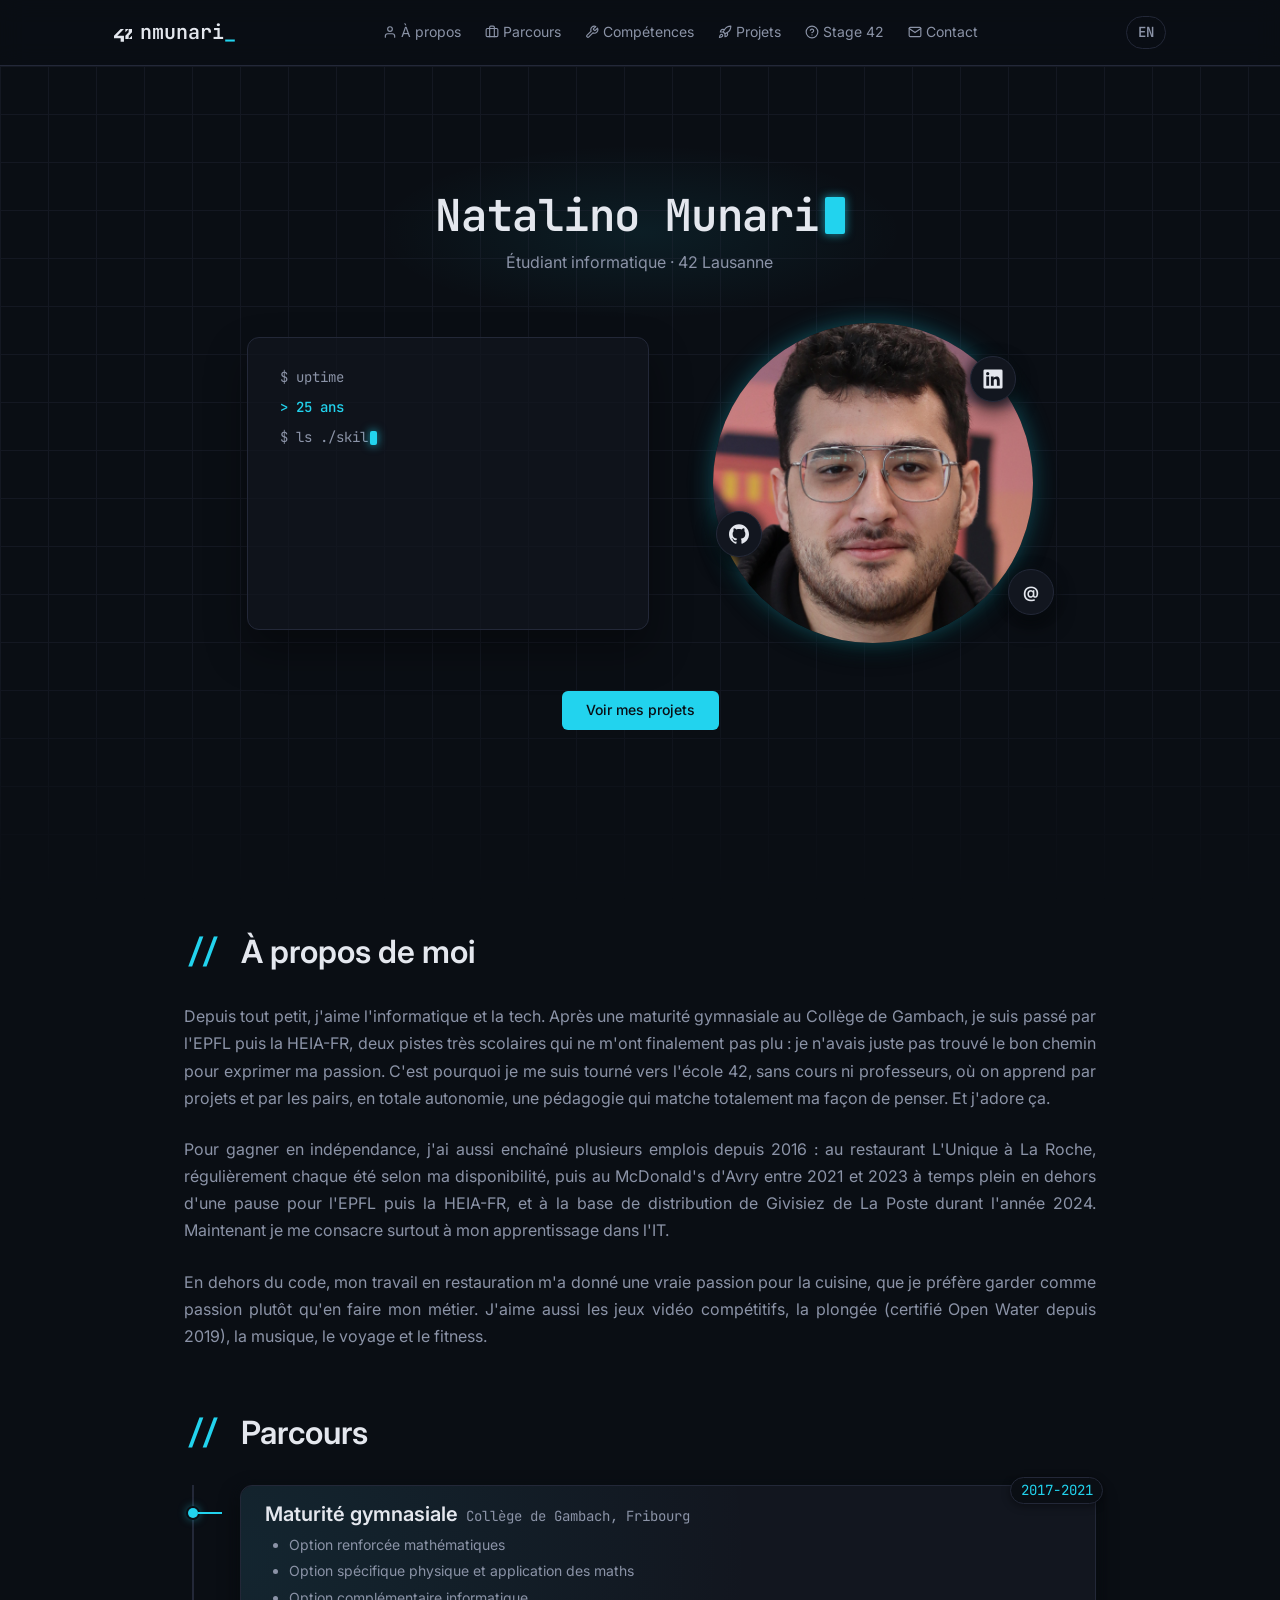
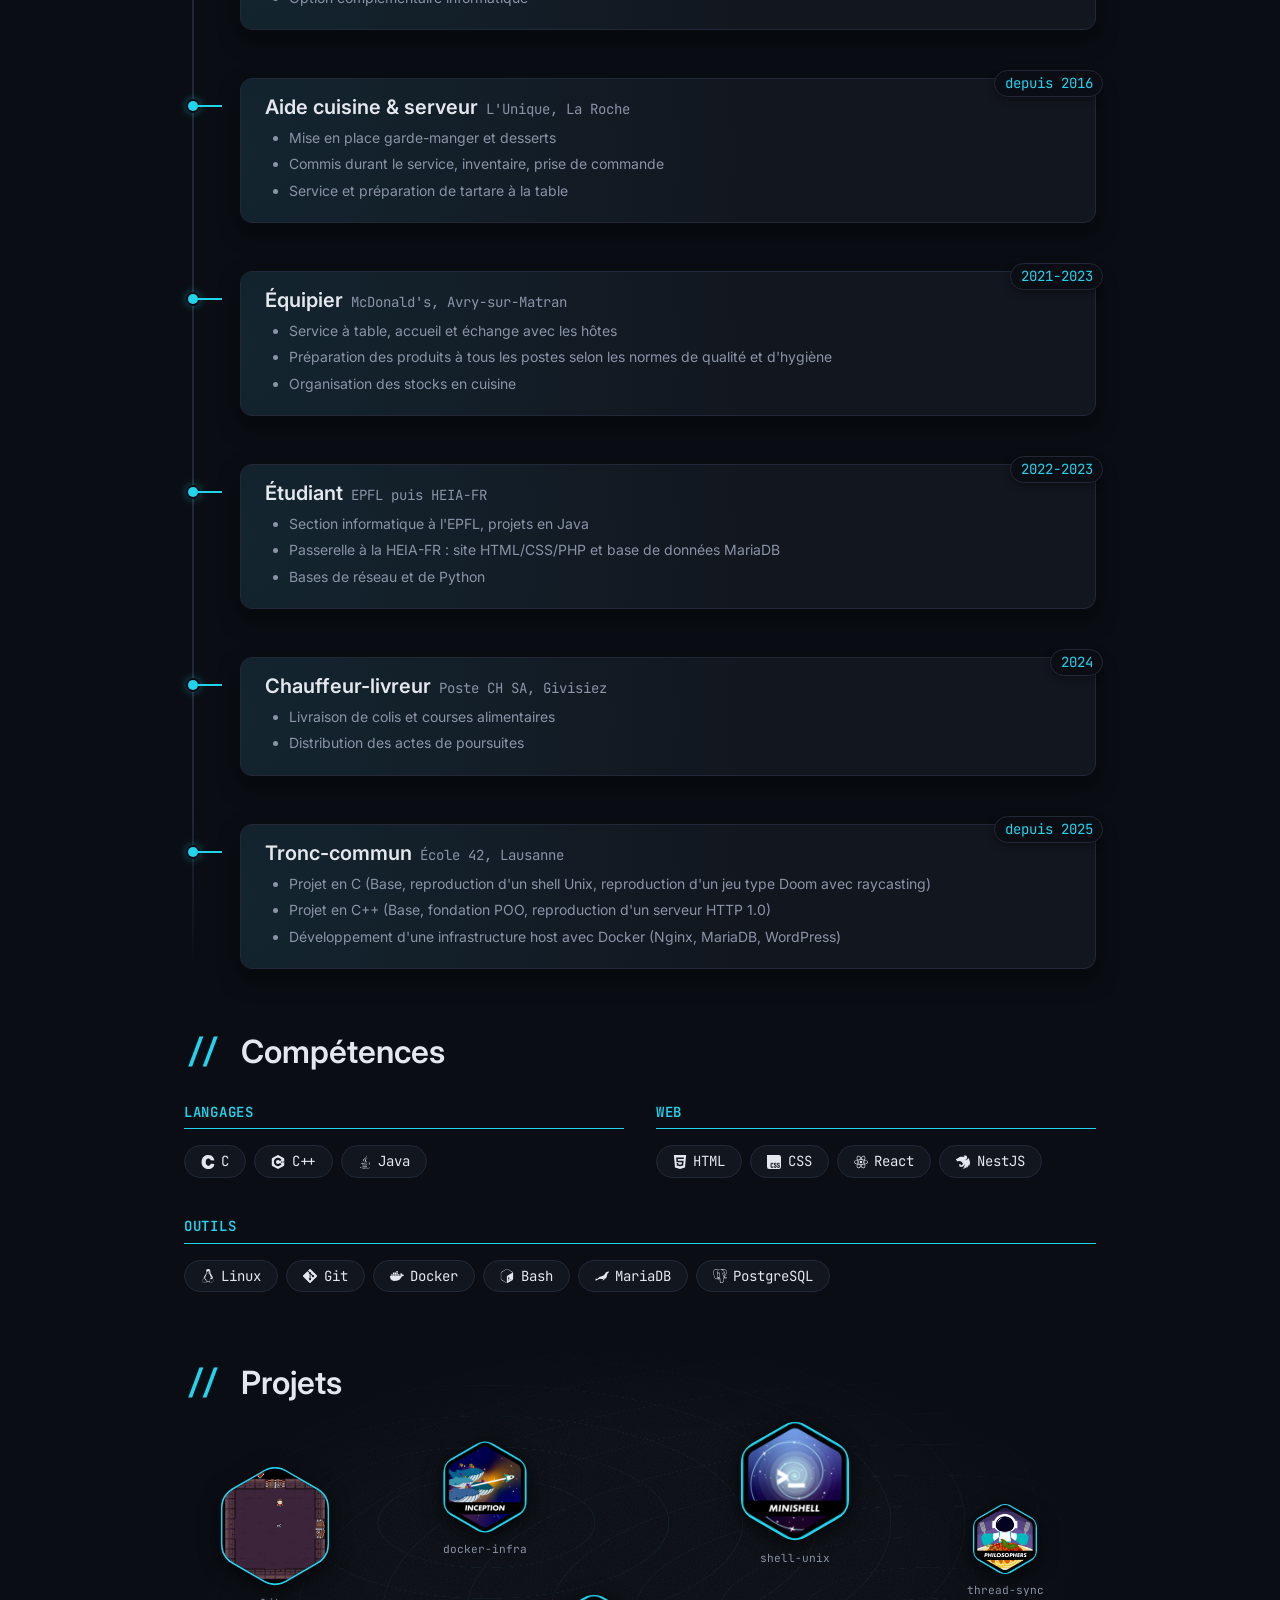
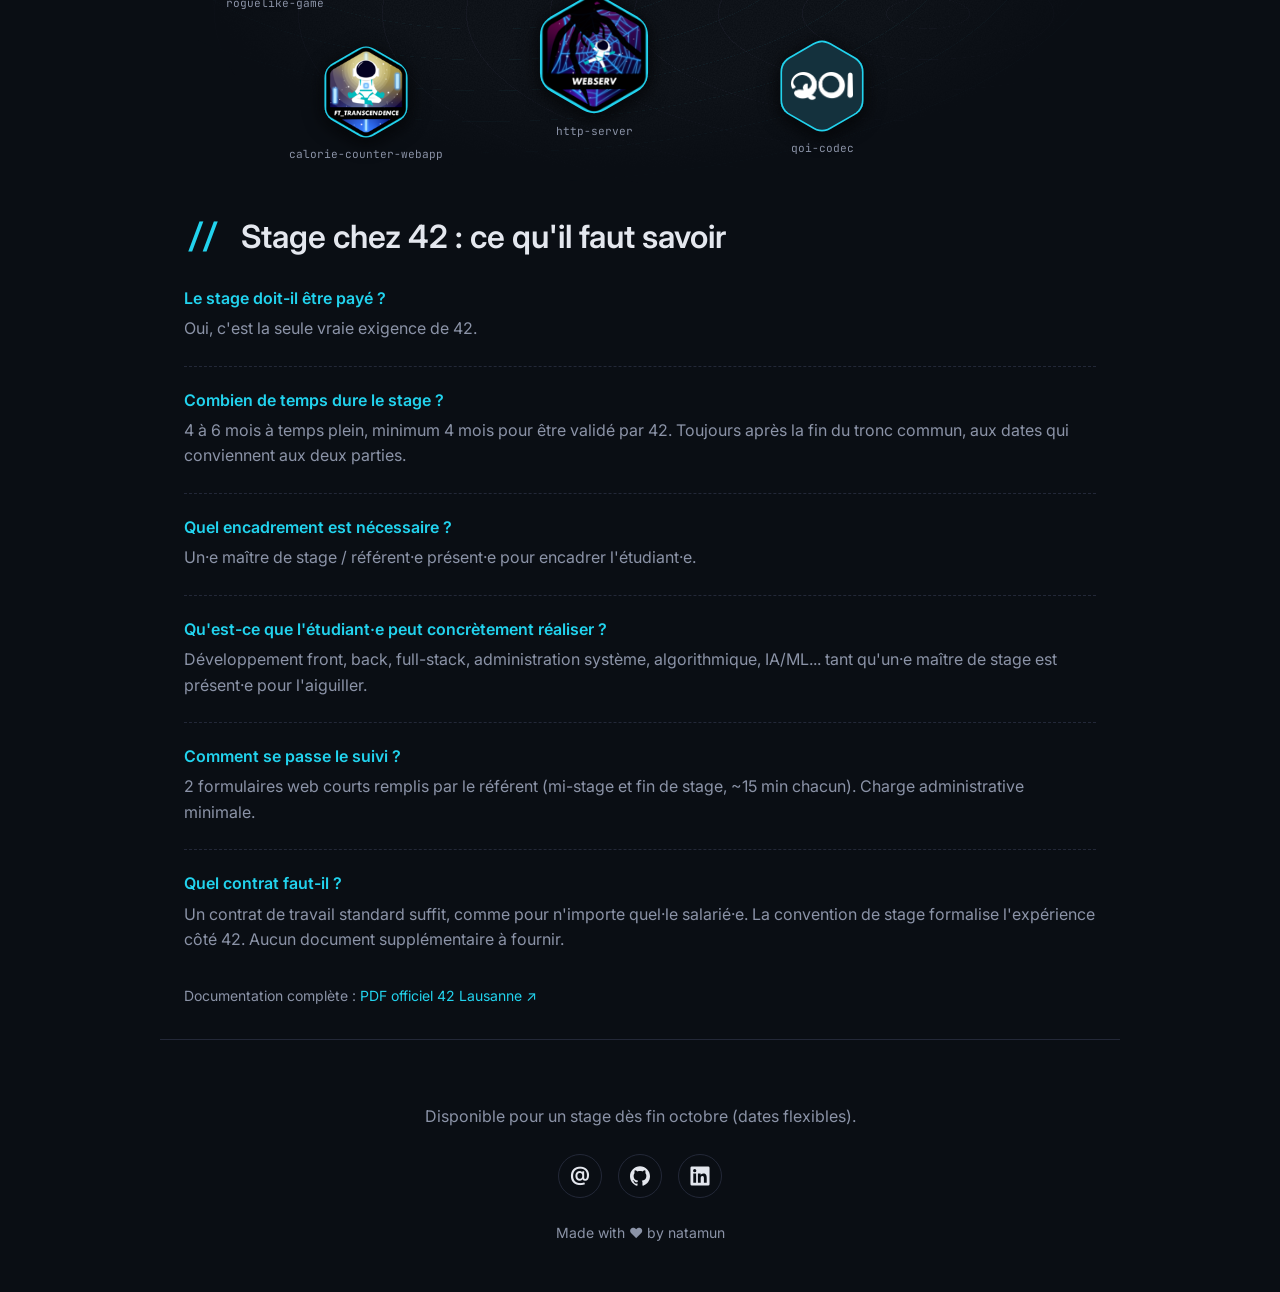
==== commit e9bf96d4: "feat: add my transcendance project and update skill, avalaible date" ====
--- a/index.html
+++ b/index.html
@@ -45,10 +45,6 @@
         <path
           d="M0 0v20.16A3.84 3.84 0 0 0 3.84 24h16.32A3.84 3.84 0 0 0 24 20.16V3.84A3.84 3.84 0 0 0 20.16 0Zm14.256 13.08c1.56 0 2.28 1.08 2.304 2.64h-1.608c.024-.288-.048-.6-.144-.84-.096-.192-.288-.264-.552-.264-.456 0-.696.264-.696.84-.024.576.288.888.768 1.08.72.288 1.608.744 1.92 1.296q.432.648.432 1.656c0 1.608-.912 2.592-2.496 2.592-1.656 0-2.4-1.032-2.424-2.688h1.68c0 .792.264 1.176.792 1.176.264 0 .456-.072.552-.24.192-.312.24-1.176-.048-1.512-.312-.408-.912-.6-1.32-.816q-.828-.396-1.224-.936c-.24-.36-.36-.888-.36-1.536 0-1.44.936-2.472 2.424-2.448m5.4 0c1.584 0 2.304 1.08 2.328 2.64h-1.608c0-.288-.048-.6-.168-.84-.096-.192-.264-.264-.528-.264-.48 0-.72.264-.72.84s.288.888.792 1.08c.696.288 1.608.744 1.92 1.296.264.432.408.984.408 1.656.024 1.608-.888 2.592-2.472 2.592-1.68 0-2.424-1.056-2.448-2.688h1.68c0 .744.264 1.176.792 1.176.264 0 .456-.072.552-.24.216-.312.264-1.176-.048-1.512-.288-.408-.888-.6-1.32-.816-.552-.264-.96-.576-1.2-.936s-.36-.888-.36-1.536c-.024-1.44.912-2.472 2.4-2.448m-11.031.018c.711-.006 1.419.198 1.839.63.432.432.672 1.128.648 1.992H9.336c.024-.456-.096-.792-.432-.96-.312-.144-.768-.048-.888.24-.12.264-.192.576-.168.864v3.504c0 .744.264 1.128.768 1.128a.65.65 0 0 0 .552-.264c.168-.24.192-.552.168-.84h1.776c.096 1.632-.984 2.712-2.568 2.688-1.536 0-2.496-.864-2.472-2.472v-4.032c0-.816.24-1.44.696-1.848.432-.408 1.146-.624 1.857-.63" />
       </symbol>
-      <symbol id="i-php" viewBox="0 0 24 24">
-        <path
-          d="M7.01 10.207h-.944l-.515 2.648h.838c.556 0 .97-.105 1.242-.314.272-.21.455-.559.55-1.049.092-.47.05-.802-.124-.995-.175-.193-.523-.29-1.047-.29zM12 5.688C5.373 5.688 0 8.514 0 12s5.373 6.313 12 6.313S24 15.486 24 12c0-3.486-5.373-6.312-12-6.312zm-3.26 7.451c-.261.25-.575.438-.917.551-.336.108-.765.164-1.285.164H5.357l-.327 1.681H3.652l1.23-6.326h2.65c.797 0 1.378.209 1.744.628.366.418.476 1.002.33 1.752a2.836 2.836 0 0 1-.305.847c-.143.255-.33.49-.561.703zm4.024.715l.543-2.799c.063-.318.039-.536-.068-.651-.107-.116-.336-.174-.687-.174H11.46l-.704 3.625H9.388l1.23-6.327h1.367l-.327 1.682h1.218c.767 0 1.295.134 1.586.401s.378.7.263 1.299l-.572 2.944h-1.389zm7.597-2.265a2.782 2.782 0 0 1-.305.847c-.143.255-.33.49-.561.703a2.44 2.44 0 0 1-.917.551c-.336.108-.765.164-1.286.164h-1.18l-.327 1.682h-1.378l1.23-6.326h2.649c.797 0 1.378.209 1.744.628.366.417.477 1.001.331 1.751zM17.766 10.207h-.943l-.516 2.648h.838c.557 0 .971-.105 1.242-.314.272-.21.455-.559.551-1.049.092-.47.049-.802-.125-.995s-.524-.29-1.047-.29z" />
-      </symbol>
       <symbol id="i-linux" viewBox="0 0 24 24">
         <path
           d="M12.504 0c-.155 0-.315.008-.48.021-4.226.333-3.105 4.807-3.17 6.298-.076 1.092-.3 1.953-1.05 3.02-.885 1.051-2.127 2.75-2.716 4.521-.278.832-.41 1.684-.287 2.489a.424.424 0 00-.11.135c-.26.268-.45.6-.663.839-.199.199-.485.267-.797.4-.313.136-.658.269-.864.68-.09.189-.136.394-.132.602 0 .199.027.4.055.536.058.399.116.728.04.97-.249.68-.28 1.145-.106 1.484.174.334.535.47.94.601.81.2 1.91.135 2.774.6.926.466 1.866.67 2.616.47.526-.116.97-.464 1.208-.946.587-.003 1.23-.269 2.26-.334.699-.058 1.574.267 2.577.2.025.134.063.198.114.333l.003.003c.391.778 1.113 1.132 1.884 1.071.771-.06 1.592-.536 2.257-1.306.631-.765 1.683-1.084 2.378-1.503.348-.199.629-.469.649-.853.023-.4-.2-.811-.714-1.376v-.097l-.003-.003c-.17-.2-.25-.535-.338-.926-.085-.401-.182-.786-.492-1.046h-.003c-.059-.054-.123-.067-.188-.135a.357.357 0 00-.19-.064c.431-1.278.264-2.55-.173-3.694-.533-1.41-1.465-2.638-2.175-3.483-.796-1.005-1.576-1.957-1.56-3.368.026-2.152.236-6.133-3.544-6.139zm.529 3.405h.013c.213 0 .396.062.584.198.19.135.33.332.438.533.105.259.158.459.166.724 0-.02.006-.04.006-.06v.105a.086.086 0 01-.004-.021l-.004-.024a1.807 1.807 0 01-.15.706.953.953 0 01-.213.335.71.71 0 00-.088-.042c-.104-.045-.198-.064-.284-.133a1.312 1.312 0 00-.22-.066c.05-.06.146-.133.183-.198.053-.128.082-.264.088-.402v-.02a1.21 1.21 0 00-.061-.4c-.045-.134-.101-.2-.183-.333-.084-.066-.167-.132-.267-.132h-.016c-.093 0-.176.03-.262.132a.8.8 0 00-.205.334 1.18 1.18 0 00-.09.4v.019c.002.089.008.179.02.267-.193-.067-.438-.135-.607-.202a1.635 1.635 0 01-.018-.2v-.02a1.772 1.772 0 01.15-.768c.082-.22.232-.406.43-.533a.985.985 0 01.594-.2zm-2.962.059h.036c.142 0 .27.048.399.135.146.129.264.288.344.465.09.199.14.4.153.667v.004c.007.134.006.2-.002.266v.08c-.03.007-.056.018-.083.024-.152.055-.274.135-.393.2.012-.09.013-.18.003-.267v-.015c-.012-.133-.04-.2-.082-.333a.613.613 0 00-.166-.267.248.248 0 00-.183-.064h-.021c-.071.006-.13.04-.186.132a.552.552 0 00-.12.27.944.944 0 00-.023.33v.015c.012.135.037.2.08.334.046.134.098.2.166.268.01.009.02.018.034.024-.07.057-.117.07-.176.136a.304.304 0 01-.131.068 2.62 2.62 0 01-.275-.402 1.772 1.772 0 01-.155-.667 1.759 1.759 0 01.08-.668 1.43 1.43 0 01.283-.535c.128-.133.26-.2.418-.2zm1.37 1.706c.332 0 .733.065 1.216.399.293.2.523.269 1.052.468h.003c.255.136.405.266.478.399v-.131a.571.571 0 01.016.47c-.123.31-.516.643-1.063.842v.002c-.268.135-.501.333-.775.465-.276.135-.588.292-1.012.267a1.139 1.139 0 01-.448-.067 3.566 3.566 0 01-.322-.198c-.195-.135-.363-.332-.612-.465v-.005h-.005c-.4-.246-.616-.512-.686-.71-.07-.268-.005-.47.193-.6.224-.135.38-.271.483-.336.104-.074.143-.102.176-.131h.002v-.003c.169-.202.436-.47.839-.601.139-.036.294-.065.466-.065zm2.8 2.142c.358 1.417 1.196 3.475 1.735 4.473.286.534.855 1.659 1.102 3.024.156-.005.33.018.513.064.646-1.671-.546-3.467-1.089-3.966-.22-.2-.232-.335-.123-.335.59.534 1.365 1.572 1.646 2.757.13.535.16 1.104.021 1.67.067.028.135.06.205.067 1.032.534 1.413.938 1.23 1.537v-.043c-.06-.003-.12 0-.18 0h-.016c.151-.467-.182-.825-1.065-1.224-.915-.4-1.646-.336-1.77.465-.008.043-.013.066-.018.135-.068.023-.139.053-.209.064-.43.268-.662.669-.793 1.187-.13.533-.17 1.156-.205 1.869v.003c-.02.334-.17.838-.319 1.35-1.5 1.072-3.58 1.538-5.348.334a2.645 2.645 0 00-.402-.533 1.45 1.45 0 00-.275-.333c.182 0 .338-.03.465-.067a.615.615 0 00.314-.334c.108-.267 0-.697-.345-1.163-.345-.467-.931-.995-1.788-1.521-.63-.4-.986-.87-1.15-1.396-.165-.534-.143-1.085-.015-1.645.245-1.07.873-2.11 1.274-2.763.107-.065.037.135-.408.974-.396.751-1.14 2.497-.122 3.854a8.123 8.123 0 01.647-2.876c.564-1.278 1.743-3.504 1.836-5.268.048.036.217.135.289.202.218.133.38.333.59.465.21.201.477.335.876.335.039.003.075.006.11.006.412 0 .73-.134.997-.268.29-.134.52-.334.74-.4h.005c.467-.135.835-.402 1.044-.7zm2.185 8.958c.037.6.343 1.245.882 1.377.588.134 1.434-.333 1.791-.765l.211-.01c.315-.007.577.01.847.268l.003.003c.208.199.305.53.391.876.085.4.154.78.409 1.066.486.527.645.906.636 1.14l.003-.007v.018l-.003-.012c-.015.262-.185.396-.498.595-.63.401-1.746.712-2.457 1.57-.618.737-1.37 1.14-2.036 1.191-.664.053-1.237-.2-1.574-.898l-.005-.003c-.21-.4-.12-1.025.056-1.69.176-.668.428-1.344.463-1.897.037-.714.076-1.335.195-1.814.12-.465.308-.797.641-.984l.045-.022zm-10.814.049h.01c.053 0 .105.005.157.014.376.055.706.333 1.023.752l.91 1.664.003.003c.243.533.754 1.064 1.189 1.637.434.598.77 1.131.729 1.57v.006c-.057.744-.48 1.148-1.125 1.294-.645.135-1.52.002-2.395-.464-.968-.536-2.118-.469-2.857-.602-.369-.066-.61-.2-.723-.4-.11-.2-.113-.602.123-1.23v-.004l.002-.003c.117-.334.03-.752-.027-1.118-.055-.401-.083-.71.043-.94.16-.334.396-.4.69-.533.294-.135.64-.202.915-.47h.002v-.002c.256-.268.445-.601.668-.838.19-.201.38-.336.663-.336zm7.159-9.074c-.435.201-.945.535-1.488.535-.542 0-.97-.267-1.28-.466-.154-.134-.28-.268-.373-.335-.164-.134-.144-.333-.074-.333.109.016.129.134.199.2.096.066.215.2.36.333.292.2.68.467 1.167.467.485 0 1.053-.267 1.398-.466.195-.135.445-.334.648-.467.156-.136.149-.267.279-.267.128.016.034.134-.147.332a8.097 8.097 0 01-.69.468zm-1.082-1.583V5.64c-.006-.02.013-.042.029-.05.074-.043.18-.027.26.004.063 0 .16.067.15.135-.006.049-.085.066-.135.066-.055 0-.092-.043-.141-.068-.052-.018-.146-.008-.163-.065zm-.551 0c-.02.058-.113.049-.166.066-.047.025-.086.068-.14.068-.05 0-.13-.02-.136-.068-.01-.066.088-.133.15-.133.08-.031.184-.047.259-.005.019.009.036.03.03.05v.02h.003z" />
@@ -68,6 +64,18 @@
       <symbol id="i-mariadb" viewBox="0 0 24 24">
         <path
           d="M23.157 4.412c-.676.284-.79.31-1.673.372-.65.045-.757.057-1.212.209-.75.246-1.395.75-2.02 1.59-.296.398-1.249 1.913-1.249 1.988 0 .057-.65.998-.915 1.32-.574.713-1.08 1.079-2.14 1.59-.77.36-1.224.524-4.102 1.477-1.073.353-2.133.738-2.367.864-.852.449-1.515 1.036-2.203 1.938-1.003 1.32-.972 1.313-3.042.947a12.264 12.264 0 00-.675-.063c-.644-.05-1.023.044-1.332.334L0 17.193l.177.088c.094.05.353.234.561.398.215.17.461.347.55.391.088.044.17.088.183.101.012.013-.089.17-.228.353-.435.581-.593.871-.574 1.048.019.164.032.17.43.17.517-.006.826-.056 1.261-.208.65-.233 2.058-.94 2.784-1.4.776-.5 1.717-.998 1.956-1.042.082-.02.354-.07.594-.114.58-.107 1.464-.095 2.587.05.108.013.373.045.6.064.227.025.43.057.454.076.026.012.474.037.998.056.934.026 1.104.007 1.3-.189.126-.133.385-.631.498-.985.209-.643.417-.921.366-.492-.113.966-.322 1.692-.713 2.411-.259.499-.663 1.092-.934 1.395-.322.347-.315.36.088.315.619-.063 1.471-.397 2.096-.82.827-.562 1.647-1.691 2.19-3.03.107-.27.22-.22.183.083-.013.094-.038.315-.057.498l-.031.328.353-.202c.833-.48 1.414-1.262 2.127-2.884.227-.518.877-2.922 1.073-3.976a9.64 9.64 0 01.271-1.042c.127-.429.196-.555.48-.858.183-.19.625-.555.978-.808.72-.505.953-.75 1.187-1.205.208-.417.284-1.13.132-1.357-.132-.202-.284-.196-.763.006Z" />
+      </symbol>
+      <symbol id="i-react" viewBox="0 0 24 24">
+        <path
+          d="M14.23 12.004a2.236 2.236 0 0 1-2.235 2.236 2.236 2.236 0 0 1-2.236-2.236 2.236 2.236 0 0 1 2.235-2.236 2.236 2.236 0 0 1 2.236 2.236zm2.648-10.69c-1.346 0-3.107.96-4.888 2.622-1.78-1.653-3.542-2.602-4.887-2.602-.41 0-.783.093-1.106.278-1.375.793-1.683 3.264-.973 6.365C1.98 8.917 0 10.42 0 12.004c0 1.59 1.99 3.097 5.043 4.03-.704 3.113-.39 5.588.988 6.38.32.187.69.275 1.102.275 1.345 0 3.107-.96 4.888-2.624 1.78 1.654 3.542 2.603 4.887 2.603.41 0 .783-.09 1.106-.275 1.374-.792 1.683-3.263.973-6.365C22.02 15.096 24 13.59 24 12.004c0-1.59-1.99-3.097-5.043-4.032.704-3.11.39-5.587-.988-6.38-.318-.184-.688-.277-1.092-.278zm-.005 1.09v.006c.225 0 .406.044.558.127.666.382.955 1.835.73 3.704-.054.46-.142.945-.25 1.44-.96-.236-2.006-.417-3.107-.534-.66-.905-1.345-1.727-2.035-2.447 1.592-1.48 3.087-2.292 4.105-2.295zm-9.77.02c1.012 0 2.514.808 4.11 2.28-.686.72-1.37 1.537-2.02 2.442-1.107.117-2.154.298-3.113.538-.112-.49-.195-.964-.254-1.42-.23-1.868.054-3.32.714-3.707.19-.09.4-.127.563-.132zm4.882 3.05c.455.468.91.992 1.36 1.564-.44-.02-.89-.034-1.345-.034-.46 0-.915.01-1.36.034.44-.572.895-1.096 1.345-1.565zM12 8.1c.74 0 1.477.034 2.202.093.406.582.802 1.203 1.183 1.86.372.64.71 1.29 1.018 1.946-.308.655-.646 1.31-1.013 1.95-.38.66-.773 1.288-1.18 1.87-.728.063-1.466.098-2.21.098-.74 0-1.477-.035-2.202-.093-.406-.582-.802-1.204-1.183-1.86-.372-.64-.71-1.29-1.018-1.946.303-.657.646-1.313 1.013-1.954.38-.66.773-1.286 1.18-1.868.728-.064 1.466-.098 2.21-.098zm-3.635.254c-.24.377-.48.763-.704 1.16-.225.39-.435.782-.635 1.174-.265-.656-.49-1.31-.676-1.947.64-.15 1.315-.283 2.015-.386zm7.26 0c.695.103 1.365.23 2.006.387-.18.632-.405 1.282-.66 1.933-.2-.39-.41-.783-.64-1.174-.225-.392-.465-.774-.705-1.146zm3.063.675c.484.15.944.317 1.375.498 1.732.74 2.852 1.708 2.852 2.476-.005.768-1.125 1.74-2.857 2.475-.42.18-.88.342-1.355.493-.28-.958-.646-1.956-1.1-2.98.45-1.017.81-2.01 1.085-2.964zm-13.395.004c.278.96.645 1.957 1.1 2.98-.45 1.017-.812 2.01-1.086 2.964-.484-.15-.944-.318-1.37-.5-1.732-.737-2.852-1.706-2.852-2.474 0-.768 1.12-1.742 2.852-2.476.42-.18.88-.342 1.356-.494zm11.678 4.28c.265.657.49 1.312.676 1.948-.64.157-1.316.29-2.016.39.24-.375.48-.762.705-1.158.225-.39.435-.788.636-1.18zm-9.945.02c.2.392.41.783.64 1.175.23.39.465.772.705 1.143-.695-.102-1.365-.23-2.006-.386.18-.63.406-1.282.66-1.933zM17.92 16.32c.112.493.2.968.254 1.423.23 1.868-.054 3.32-.714 3.708-.147.09-.338.128-.563.128-1.012 0-2.514-.807-4.11-2.28.686-.72 1.37-1.536 2.02-2.44 1.107-.118 2.154-.3 3.113-.54zm-11.83.01c.96.234 2.006.415 3.107.532.66.905 1.345 1.727 2.035 2.446-1.595 1.483-3.092 2.295-4.11 2.295-.22-.005-.406-.05-.553-.132-.666-.38-.955-1.834-.73-3.703.054-.46.142-.944.25-1.438zm4.56.64c.44.02.89.034 1.345.034.46 0 .915-.01 1.36-.034-.44.572-.895 1.095-1.345 1.565-.455-.47-.91-.993-1.36-1.565z" />
+      </symbol>
+      <symbol id="i-nestjs" viewBox="0 0 24 24">
+        <path
+          d="M14.131.047c-.173 0-.334.037-.483.087.316.21.49.49.576.806.007.043.019.074.025.117a.681.681 0 0 1 .013.112c.024.545-.143.614-.26.936-.18.415-.13.861.086 1.22a.74.74 0 0 0 .074.137c-.235-1.568 1.073-1.803 1.314-2.293.019-.428-.334-.713-.613-.911a1.37 1.37 0 0 0-.732-.21zM16.102.4c-.024.143-.006.106-.012.18-.006.05-.006.112-.012.161-.013.05-.025.1-.044.149-.012.05-.03.1-.05.149l-.067.142c-.02.025-.031.05-.05.075l-.037.055a2.152 2.152 0 0 1-.093.124c-.037.038-.068.081-.112.112v.006c-.037.031-.074.068-.118.1-.13.099-.278.173-.415.266-.043.03-.087.056-.124.093a.906.906 0 0 0-.118.099c-.043.037-.074.074-.111.118-.031.037-.068.08-.093.124a1.582 1.582 0 0 0-.087.13c-.025.05-.043.093-.068.142-.019.05-.037.093-.05.143a2.007 2.007 0 0 0-.043.155c-.006.025-.006.056-.012.08-.007.025-.007.05-.013.075 0 .05-.006.105-.006.155 0 .037 0 .074.006.111 0 .05.006.1.019.155.006.05.018.1.03.15.02.049.032.098.05.148.013.03.031.062.044.087l-1.426-.552c-.241-.068-.477-.13-.719-.186l-.39-.093c-.372-.074-.75-.13-1.128-.167-.013 0-.019-.006-.031-.006A11.082 11.082 0 0 0 8.9 2.855c-.378.025-.756.074-1.134.136a12.45 12.45 0 0 0-.837.174l-.279.074c-.092.037-.18.08-.266.118l-.205.093c-.012.006-.024.006-.03.012-.063.031-.118.056-.174.087a2.738 2.738 0 0 0-.236.118c-.043.018-.086.043-.124.062a.559.559 0 0 1-.055.03c-.056.032-.112.063-.162.094a1.56 1.56 0 0 0-.148.093c-.044.03-.087.055-.124.086-.006.007-.013.007-.019.013-.037.025-.08.056-.118.087l-.012.012-.093.074c-.012.007-.025.019-.037.025-.031.025-.062.056-.093.08-.006.013-.019.02-.025.025-.037.038-.074.069-.111.106-.007 0-.007.006-.013.012a1.742 1.742 0 0 0-.111.106c-.007.006-.007.012-.013.012a1.454 1.454 0 0 0-.093.1c-.012.012-.03.024-.043.036a1.374 1.374 0 0 1-.106.112c-.006.012-.018.019-.024.03-.05.05-.093.1-.143.15l-.018.018c-.1.106-.205.211-.317.304-.111.1-.229.192-.347.273a3.777 3.777 0 0 1-.762.421c-.13.056-.267.106-.403.149-.26.056-.527.161-.756.18-.05 0-.105.012-.155.018l-.155.037-.149.056c-.05.019-.099.044-.148.068-.044.031-.093.056-.137.087a1.011 1.011 0 0 0-.124.106c-.043.03-.087.074-.124.111-.037.043-.074.08-.105.124-.031.05-.068.093-.093.143a1.092 1.092 0 0 0-.087.142c-.025.056-.05.106-.068.161-.019.05-.037.106-.056.161-.012.05-.025.1-.03.15 0 .005-.007.012-.007.018-.012.056-.012.13-.019.167C.006 7.95 0 7.986 0 8.03a.657.657 0 0 0 .074.31v.006c.019.037.044.075.069.112.024.037.05.074.08.111.031.031.068.069.106.1a.906.906 0 0 0 .117.099c.149.13.186.173.378.272.031.019.062.031.1.05.006 0 .012.006.018.006 0 .013 0 .019.006.031a1.272 1.272 0 0 0 .08.298c.02.037.032.074.05.111.007.013.013.025.02.031.024.05.049.093.073.137l.093.13c.031.037.069.08.106.118.037.037.074.068.118.105 0 0 .006.006.012.006.037.031.074.062.112.087a.986.986 0 0 0 .136.08c.043.025.093.05.142.069a.73.73 0 0 0 .124.043c.007.006.013.006.025.012.025.007.056.013.08.019-.018.335-.024.65.026.762.055.124.328-.254.6-.688-.036.428-.061.93 0 1.079.069.155.44-.329.763-.862 4.395-1.016 8.405 2.02 8.826 6.31-.08-.67-.905-1.041-1.283-.948-.186.458-.502 1.047-1.01 1.413.043-.41.025-.83-.062-1.24a4.009 4.009 0 0 1-.769 1.562c-.588.043-1.177-.242-1.487-.67-.025-.018-.031-.055-.05-.08-.018-.043-.037-.087-.05-.13a.515.515 0 0 1-.037-.13c-.006-.044-.006-.087-.006-.137v-.093a.992.992 0 0 1 .031-.13c.013-.043.025-.086.044-.13.024-.043.043-.087.074-.13.105-.298.105-.54-.087-.682a.706.706 0 0 0-.118-.062c-.024-.006-.055-.018-.08-.025l-.05-.018a.847.847 0 0 0-.13-.031.472.472 0 0 0-.13-.019 1.01 1.01 0 0 0-.136-.012c-.031 0-.062.006-.093.006a.484.484 0 0 0-.137.019c-.043.006-.086.012-.13.024a1.068 1.068 0 0 0-.13.044c-.043.018-.08.037-.124.056-.037.018-.074.043-.118.062-1.444.942-.582 3.148.403 3.787-.372.068-.75.148-.855.229l-.013.012c.267.161.546.298.837.416.397.13.818.247 1.004.297v.006a5.996 5.996 0 0 0 1.562.112c2.746-.192 4.996-2.281 5.405-5.033l.037.161c.019.112.043.23.056.347v.006c.012.056.018.112.025.162v.024c.006.056.012.112.012.162.006.068.012.136.012.204v.1c0 .03.007.067.007.098 0 .038-.007.075-.007.112v.087c0 .043-.006.08-.006.124 0 .025 0 .05-.006.08 0 .044-.006.087-.006.137-.006.018-.006.037-.006.055l-.02.143c0 .019 0 .037-.005.056-.007.062-.019.118-.025.18v.012l-.037.174v.018l-.037.167c0 .007-.007.02-.007.025a1.663 1.663 0 0 1-.043.168v.018c-.019.062-.037.118-.05.174-.006.006-.006.012-.006.012l-.056.186c-.024.062-.043.118-.068.18-.025.062-.043.124-.068.18-.025.062-.05.117-.074.18h-.007c-.024.055-.05.117-.08.173a.302.302 0 0 1-.019.043c-.006.006-.006.013-.012.019a5.867 5.867 0 0 1-1.742 2.082c-.05.031-.099.069-.149.106-.012.012-.03.018-.043.03a2.603 2.603 0 0 1-.136.094l.018.037h.007l.26-.037h.006c.161-.025.322-.056.483-.087.044-.006.093-.019.137-.031l.087-.019c.043-.006.086-.018.13-.024.037-.013.074-.02.111-.031.62-.15 1.221-.354 1.798-.595a9.926 9.926 0 0 1-3.85 3.142c.714-.05 1.426-.167 2.114-.366a9.903 9.903 0 0 0 5.857-4.68 9.893 9.893 0 0 1-1.667 3.986 9.758 9.758 0 0 0 1.655-1.376 9.824 9.824 0 0 0 2.61-5.268c.21.98.272 1.99.18 2.987 4.474-6.241.371-12.712-1.346-14.416-.006-.013-.012-.019-.012-.031-.006.006-.006.006-.006.012 0-.006 0-.006-.007-.012 0 .074-.006.148-.012.223a8.34 8.34 0 0 1-.062.415c-.03.136-.068.273-.105.41-.044.13-.093.266-.15.396a5.322 5.322 0 0 1-.185.378 4.735 4.735 0 0 1-.477.688c-.093.111-.192.21-.292.31a3.994 3.994 0 0 1-.18.155l-.142.124a3.459 3.459 0 0 1-.347.241 4.295 4.295 0 0 1-.366.211c-.13.062-.26.118-.39.174a4.364 4.364 0 0 1-.818.223c-.143.025-.285.037-.422.05a4.914 4.914 0 0 1-.297.012 4.66 4.66 0 0 1-.422-.025 3.137 3.137 0 0 1-.421-.062 3.136 3.136 0 0 1-.415-.105h-.007c.137-.013.273-.025.41-.05a4.493 4.493 0 0 0 .818-.223c.136-.05.266-.112.39-.174.13-.062.248-.13.372-.204.118-.08.235-.161.347-.248.112-.087.217-.18.316-.279.105-.093.198-.198.291-.304.093-.111.18-.223.26-.334.013-.019.026-.044.038-.062.062-.1.124-.199.18-.298a4.272 4.272 0 0 0 .334-.775c.044-.13.075-.266.106-.403.025-.142.05-.278.062-.415.012-.142.025-.285.025-.421 0-.1-.007-.199-.013-.298a6.726 6.726 0 0 0-.05-.415 4.493 4.493 0 0 0-.092-.415c-.044-.13-.087-.267-.137-.397-.05-.13-.111-.26-.173-.384-.069-.124-.137-.248-.211-.366a6.843 6.843 0 0 0-.248-.34c-.093-.106-.186-.212-.285-.317a3.878 3.878 0 0 0-.161-.155c-.28-.217-.57-.421-.862-.607a1.154 1.154 0 0 0-.124-.062 2.415 2.415 0 0 0-.589-.26Z" />
+      </symbol>
+      <symbol id="i-postgresql" viewBox="0 0 24 24">
+        <path
+          d="M23.5594 14.7228a.5269.5269 0 0 0-.0563-.1191c-.139-.2632-.4768-.3418-1.0074-.2321-1.6533.3411-2.2935.1312-2.5256-.0191 1.342-2.0482 2.445-4.522 3.0411-6.8297.2714-1.0507.7982-3.5237.1222-4.7316a1.5641 1.5641 0 0 0-.1509-.235C21.6931.9086 19.8007.0248 17.5099.0005c-1.4947-.0158-2.7705.3461-3.1161.4794a9.449 9.449 0 0 0-.5159-.0816 8.044 8.044 0 0 0-1.3114-.1278c-1.1822-.0184-2.2038.2642-3.0498.8406-.8573-.3211-4.7888-1.645-7.2219.0788C.9359 2.1526.3086 3.8733.4302 6.3043c.0409.818.5069 3.334 1.2423 5.7436.4598 1.5065.9387 2.7019 1.4334 3.582.553.9942 1.1259 1.5933 1.7143 1.7895.4474.1491 1.1327.1441 1.8581-.7279.8012-.9635 1.5903-1.8258 1.9446-2.2069.4351.2355.9064.3625 1.39.3772a.0569.0569 0 0 0 .0004.0041 11.0312 11.0312 0 0 0-.2472.3054c-.3389.4302-.4094.5197-1.5002.7443-.3102.064-1.1344.2339-1.1464.8115-.0025.1224.0329.2309.0919.3268.2269.4231.9216.6097 1.015.6331 1.3345.3335 2.5044.092 3.3714-.6787-.017 2.231.0775 4.4174.3454 5.0874.2212.5529.7618 1.9045 2.4692 1.9043.2505 0 .5263-.0291.8296-.0941 1.7819-.3821 2.5557-1.1696 2.855-2.9059.1503-.8707.4016-2.8753.5388-4.1012.0169-.0703.0357-.1207.057-.1362.0007-.0005.0697-.0471.4272.0307a.3673.3673 0 0 0 .0443.0068l.2539.0223.0149.001c.8468.0384 1.9114-.1426 2.5312-.4308.6438-.2988 1.8057-1.0323 1.5951-1.6698zM2.371 11.8765c-.7435-2.4358-1.1779-4.8851-1.2123-5.5719-.1086-2.1714.4171-3.6829 1.5623-4.4927 1.8367-1.2986 4.8398-.5408 6.108-.13-.0032.0032-.0066.0061-.0098.0094-2.0238 2.044-1.9758 5.536-1.9708 5.7495-.0002.0823.0066.1989.0162.3593.0348.5873.0996 1.6804-.0735 2.9184-.1609 1.1504.1937 2.2764.9728 3.0892.0806.0841.1648.1631.2518.2374-.3468.3714-1.1004 1.1926-1.9025 2.1576-.5677.6825-.9597.5517-1.0886.5087-.3919-.1307-.813-.5871-1.2381-1.3223-.4796-.839-.9635-2.0317-1.4155-3.5126zm6.0072 5.0871c-.1711-.0428-.3271-.1132-.4322-.1772.0889-.0394.2374-.0902.4833-.1409 1.2833-.2641 1.4815-.4506 1.9143-1.0002.0992-.126.2116-.2687.3673-.4426a.3549.3549 0 0 0 .0737-.1298c.1708-.1513.2724-.1099.4369-.0417.156.0646.3078.26.3695.4752.0291.1016.0619.2945-.0452.4444-.9043 1.2658-2.2216 1.2494-3.1676 1.0128zm2.094-3.988-.0525.141c-.133.3566-.2567.6881-.3334 1.003-.6674-.0021-1.3168-.2872-1.8105-.8024-.6279-.6551-.9131-1.5664-.7825-2.5004.1828-1.3079.1153-2.4468.079-3.0586-.005-.0857-.0095-.1607-.0122-.2199.2957-.2621 1.6659-.9962 2.6429-.7724.4459.1022.7176.4057.8305.928.5846 2.7038.0774 3.8307-.3302 4.7363-.084.1866-.1633.3629-.2311.5454zm7.3637 4.5725c-.0169.1768-.0358.376-.0618.5959l-.146.4383a.3547.3547 0 0 0-.0182.1077c-.0059.4747-.054.6489-.115.8693-.0634.2292-.1353.4891-.1794 1.0575-.11 1.4143-.8782 2.2267-2.4172 2.5565-1.5155.3251-1.7843-.4968-2.0212-1.2217a6.5824 6.5824 0 0 0-.0769-.2266c-.2154-.5858-.1911-1.4119-.1574-2.5551.0165-.5612-.0249-1.9013-.3302-2.6462.0044-.2932.0106-.5909.019-.8918a.3529.3529 0 0 0-.0153-.1126 1.4927 1.4927 0 0 0-.0439-.208c-.1226-.4283-.4213-.7866-.7797-.9351-.1424-.059-.4038-.1672-.7178-.0869.067-.276.1831-.5875.309-.9249l.0529-.142c.0595-.16.134-.3257.213-.5012.4265-.9476 1.0106-2.2453.3766-5.1772-.2374-1.0981-1.0304-1.6343-2.2324-1.5098-.7207.0746-1.3799.3654-1.7088.5321a5.6716 5.6716 0 0 0-.1958.1041c.0918-1.1064.4386-3.1741 1.7357-4.4823a4.0306 4.0306 0 0 1 .3033-.276.3532.3532 0 0 0 .1447-.0644c.7524-.5706 1.6945-.8506 2.802-.8325.4091.0067.8017.0339 1.1742.081 1.939.3544 3.2439 1.4468 4.0359 2.3827.8143.9623 1.2552 1.9315 1.4312 2.4543-1.3232-.1346-2.2234.1268-2.6797.779-.9926 1.4189.543 4.1729 1.2811 5.4964.1353.2426.2522.4522.2889.5413.2403.5825.5515.9713.7787 1.2552.0696.087.1372.1714.1885.245-.4008.1155-1.1208.3825-1.0552 1.717-.0123.1563-.0423.4469-.0834.8148-.0461.2077-.0702.4603-.0994.7662zm.8905-1.6211c-.0405-.8316.2691-.9185.5967-1.0105a2.8566 2.8566 0 0 0 .135-.0406 1.202 1.202 0 0 0 .1342.103c.5703.3765 1.5823.4213 3.0068.1344-.2016.1769-.5189.3994-.9533.6011-.4098.1903-1.0957.333-1.7473.3636-.7197.0336-1.0859-.0807-1.1721-.151zm.5695-9.2712c-.0059.3508-.0542.6692-.1054 1.0017-.055.3576-.112.7274-.1264 1.1762-.0142.4368.0404.8909.0932 1.3301.1066.887.216 1.8003-.2075 2.7014a3.5272 3.5272 0 0 1-.1876-.3856c-.0527-.1276-.1669-.3326-.3251-.6162-.6156-1.1041-2.0574-3.6896-1.3193-4.7446.3795-.5427 1.3408-.5661 2.1781-.463zm.2284 7.0137a12.3762 12.3762 0 0 0-.0853-.1074l-.0355-.0444c.7262-1.1995.5842-2.3862.4578-3.4385-.0519-.4318-.1009-.8396-.0885-1.2226.0129-.4061.0666-.7543.1185-1.0911.0639-.415.1288-.8443.1109-1.3505.0134-.0531.0188-.1158.0118-.1902-.0457-.4855-.5999-1.938-1.7294-3.253-.6076-.7073-1.4896-1.4972-2.6889-2.0395.5251-.1066 1.2328-.2035 2.0244-.1859 2.0515.0456 3.6746.8135 4.8242 2.2824a.908.908 0 0 1 .0667.1002c.7231 1.3556-.2762 6.2751-2.9867 10.5405zm-8.8166-6.1162c-.025.1794-.3089.4225-.6211.4225a.5821.5821 0 0 1-.0809-.0056c-.1873-.026-.3765-.144-.5059-.3156-.0458-.0605-.1203-.178-.1055-.2844.0055-.0401.0261-.0985.0925-.1488.1182-.0894.3518-.1226.6096-.0867.3163.0441.6426.1938.6113.4186zm7.9305-.4114c.0111.0792-.049.201-.1531.3102-.0683.0717-.212.1961-.4079.2232a.5456.5456 0 0 1-.075.0052c-.2935 0-.5414-.2344-.5607-.3717-.024-.1765.2641-.3106.5611-.352.297-.0414.6111.0088.6356.1851z" />
       </symbol>
       <symbol id="i-github" viewBox="0 0 24 24">
         <path
@@ -173,7 +181,7 @@
               <p>$ ls ./skills</p>
               <p>&gt; C C++ Java ...</p>
               <p>$ cat status.txt</p>
-              <p>&gt; Disponible pour un stage dès fin septembre 2026</p>
+              <p>&gt; Disponible pour un stage dès fin octobre</p>
               <p>$ whereami</p>
               <p>&gt; Fribourg / Bulle, Suisse</p>
             </div>
@@ -364,8 +372,11 @@
                 <use href="#i-css"></use>
               </svg>CSS</li>
             <li class="tag"><svg class="tag__icon" aria-hidden="true">
-                <use href="#i-php"></use>
-              </svg>PHP</li>
+                <use href="#i-react"></use>
+              </svg>React</li>
+            <li class="tag"><svg class="tag__icon" aria-hidden="true">
+                <use href="#i-nestjs"></use>
+              </svg>NestJS</li>
           </ul>
         </div>
 
@@ -388,6 +399,9 @@
             <li class="tag"><svg class="tag__icon" aria-hidden="true">
                 <use href="#i-mariadb"></use>
               </svg>MariaDB</li>
+            <li class="tag"><svg class="tag__icon" aria-hidden="true">
+                <use href="#i-postgresql"></use>
+              </svg>PostgreSQL</li>
           </ul>
         </div>
       </div>
@@ -560,15 +574,20 @@
                 loading="lazy">
             </span>
             <div class="unit__detail">
-              <h3 class="unit__detail-title">ft_transcendence</h3>
+              <h3 class="unit__detail-title">Compteur de calories</h3>
               <p class="unit__detail-text">
-                Projet final du tronc commun à 42 Lausanne, en équipe. Démarrage imminent.
+                Webapp de suivi de calories en React et NestJS, avec une base de données PostgreSQL.
               </p>
-              <a class="unit__detail-link" href="https://github.com/natamun/42-ft_transcendence" target="_blank"
-                rel="noopener noreferrer">Voir le repo ↗</a>
-            </div>
-          </div>
-          <span class="unit__label">coming-soon</span>
+              <ul class="tag-list">
+                <li class="tag">React</li>
+                <li class="tag">NestJS</li>
+                <li class="tag">PostgreSQL</li>
+              </ul>
+              <a class="unit__detail-link" href="https://github.com/natamun" target="_blank"
+                rel="noopener noreferrer">coming-soon</a>
+            </div>
+          </div>
+          <span class="unit__label">calorie-counter-webapp</span>
         </div>
       </div>
     </section>
@@ -632,8 +651,7 @@
 
   <footer class="site-footer" id="contact">
     <p class="site-footer__text">
-      Disponible pour un stage dans le canton de Fribourg et alentours dès fin septembre 2026 (dates
-      flexibles).
+      Disponible pour un stage dès fin octobre (dates flexibles).
     </p>
     <ul class="site-footer__links">
       <li><a class="js-copy-email" href="mailto:munnatalino@gmail.com" aria-label="Copier l'adresse email" data-copied-message="Email copié !">
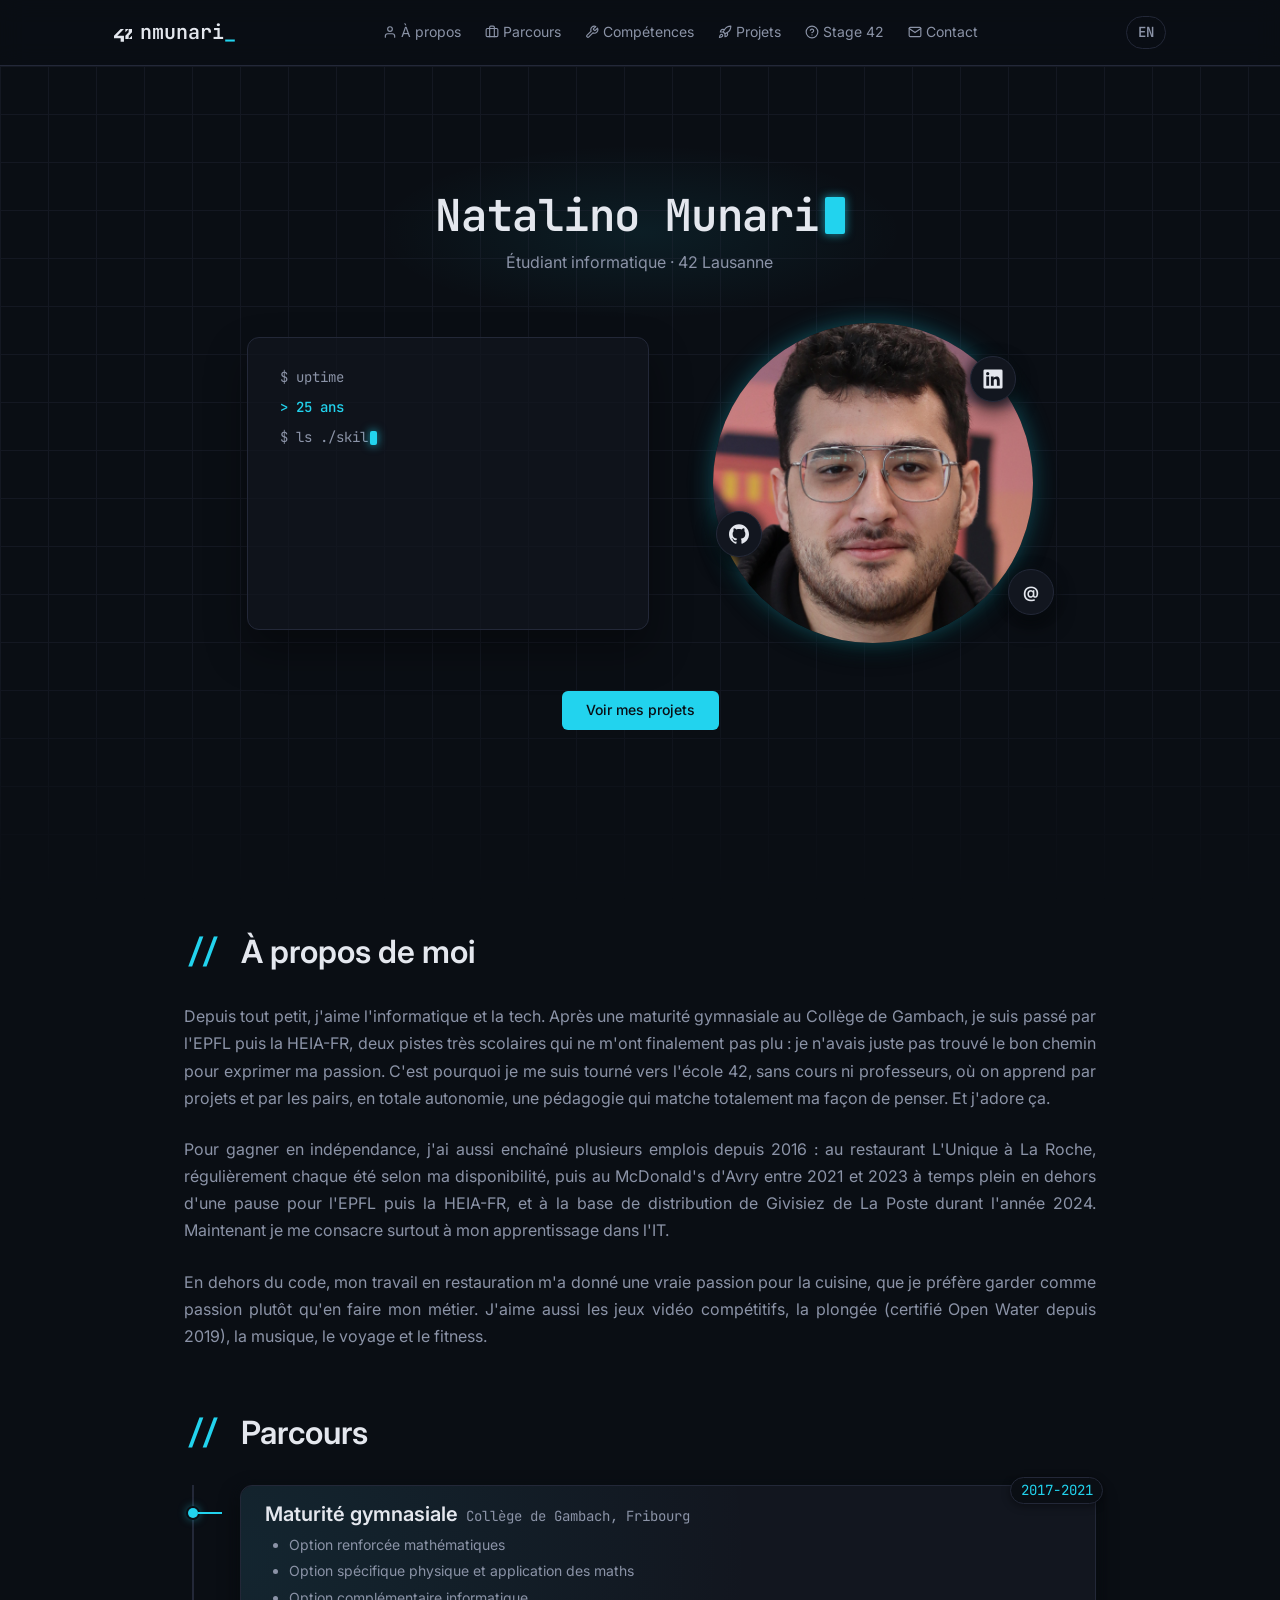
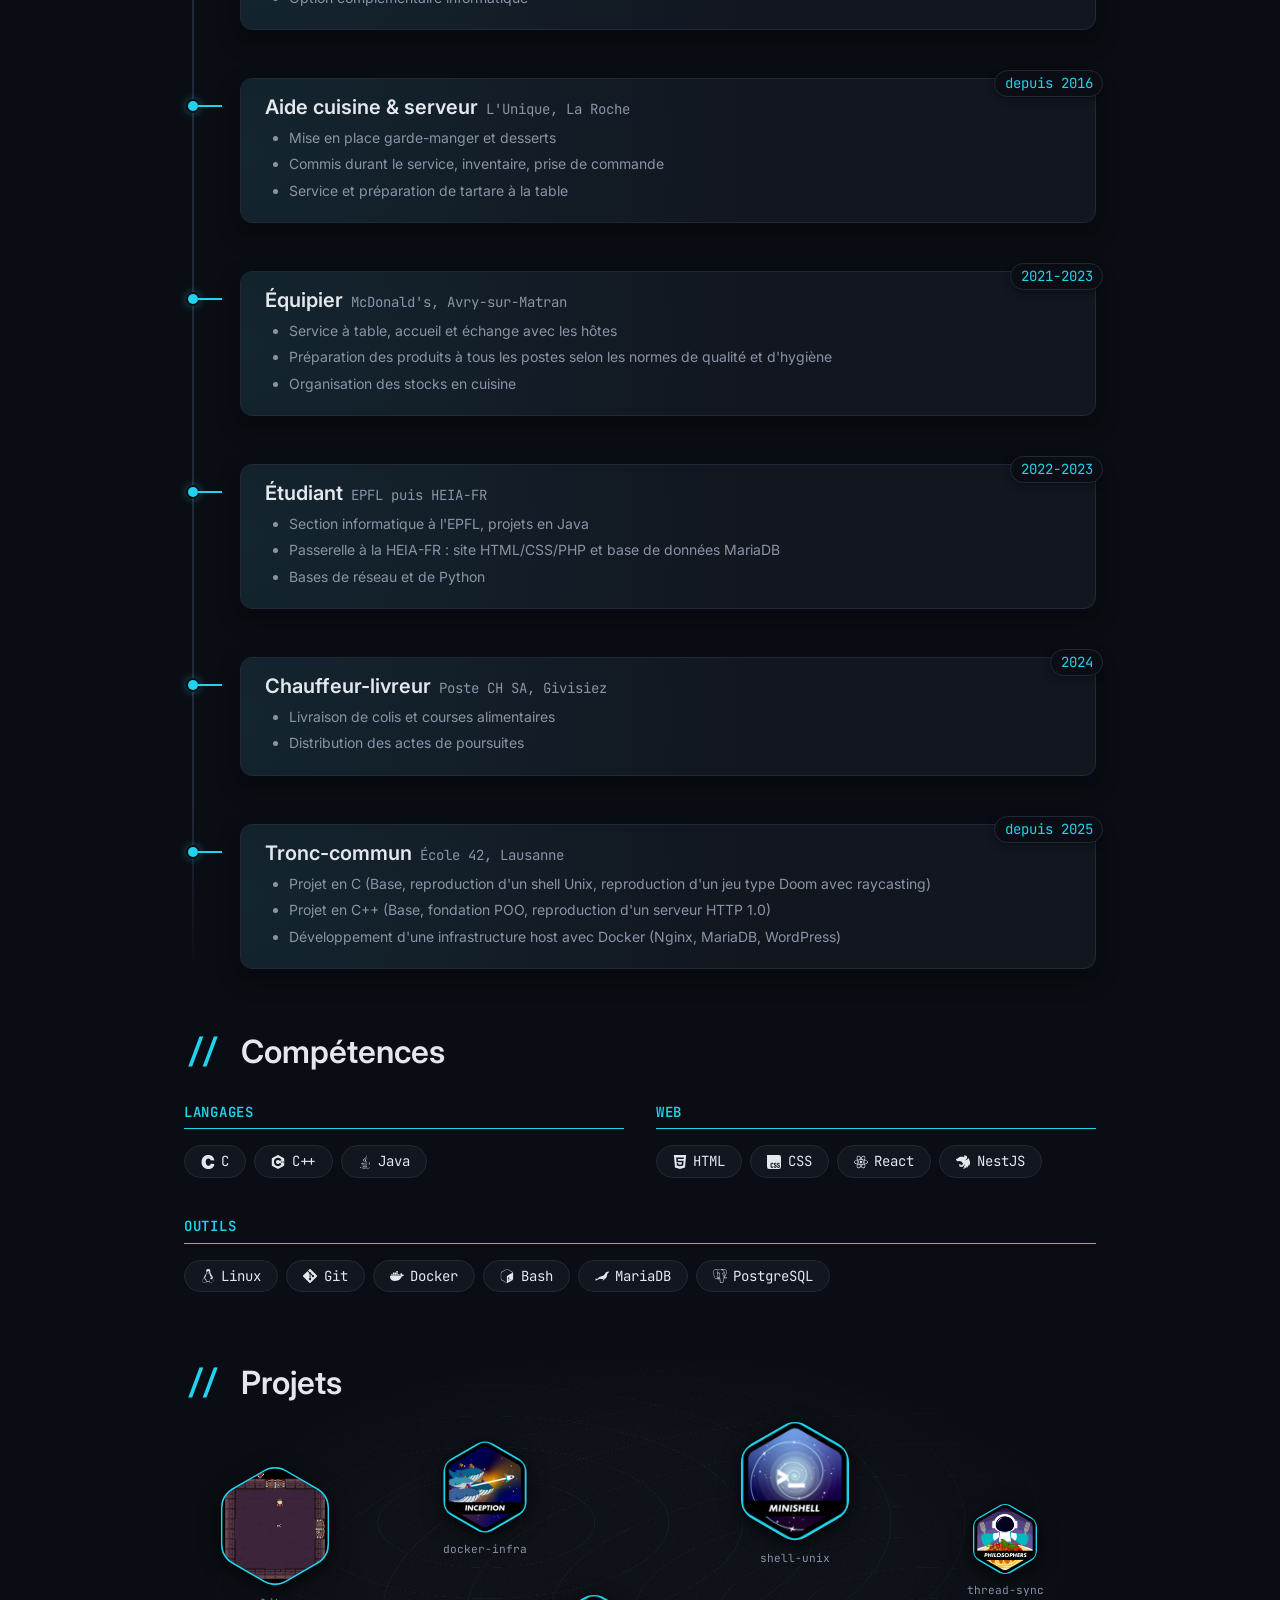
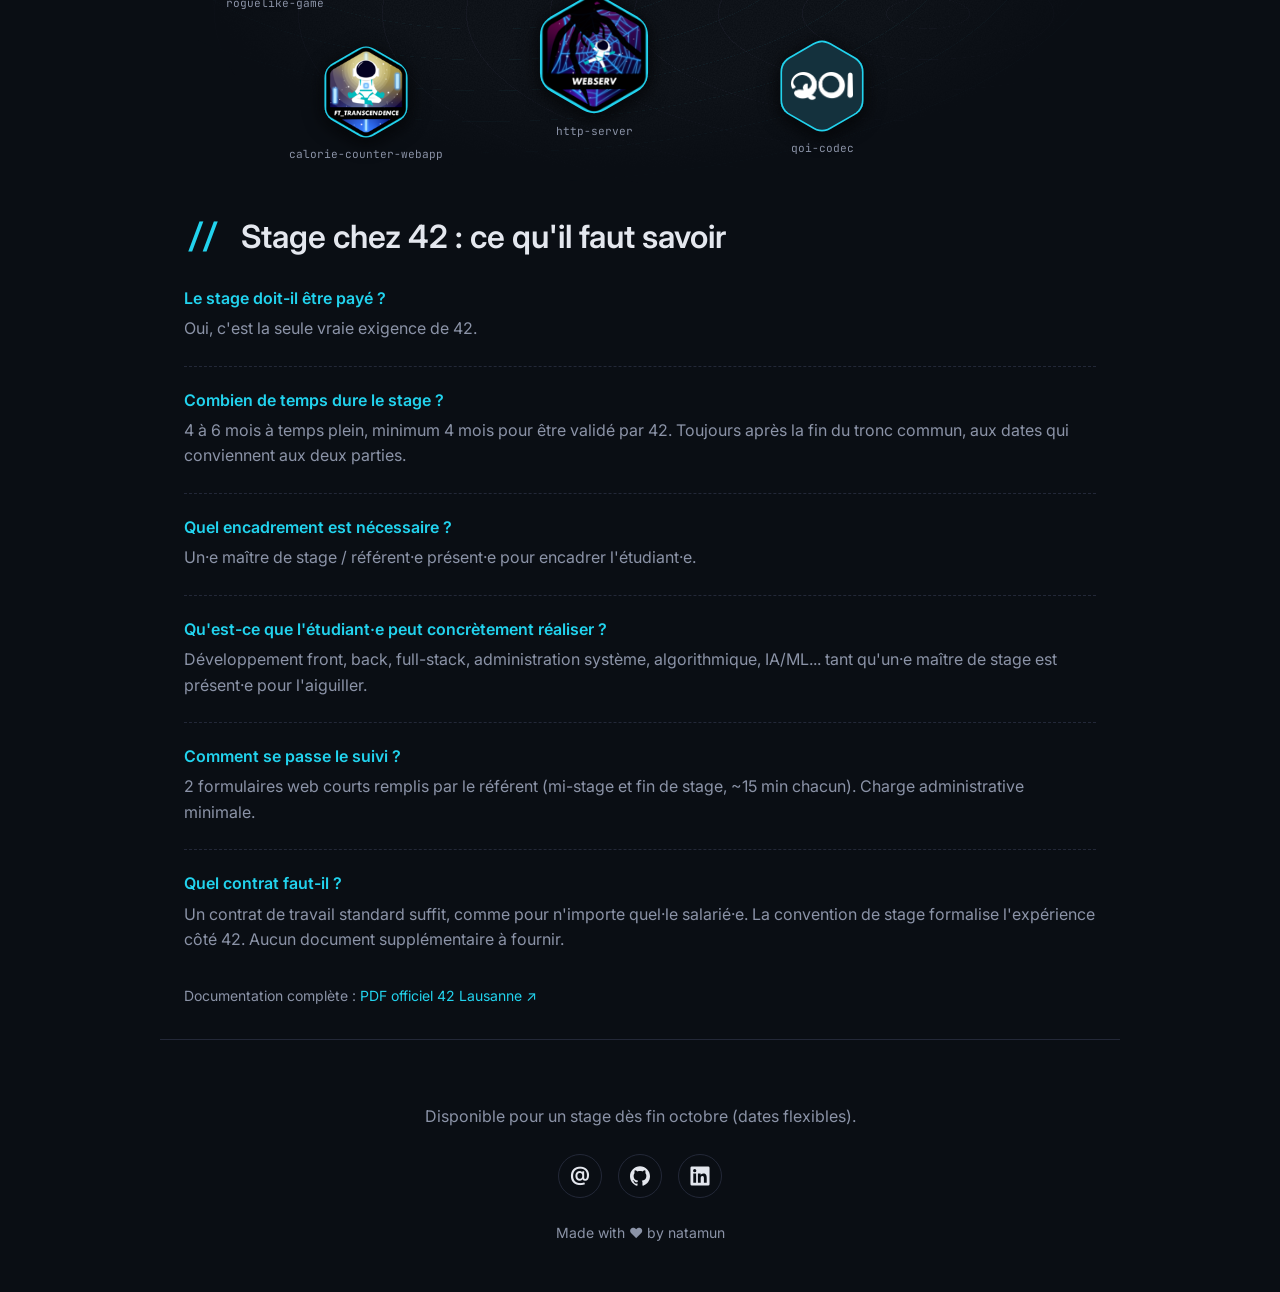
==== commit 0de3fdcd: "chore: show Fribourg only as location" ====
--- a/index.html
+++ b/index.html
@@ -183,7 +183,7 @@
               <p>$ cat status.txt</p>
               <p>&gt; Disponible pour un stage dès fin octobre</p>
               <p>$ whereami</p>
-              <p>&gt; Fribourg / Bulle, Suisse</p>
+              <p>&gt; Fribourg, Suisse</p>
             </div>
 
             <div class="hero__cta">
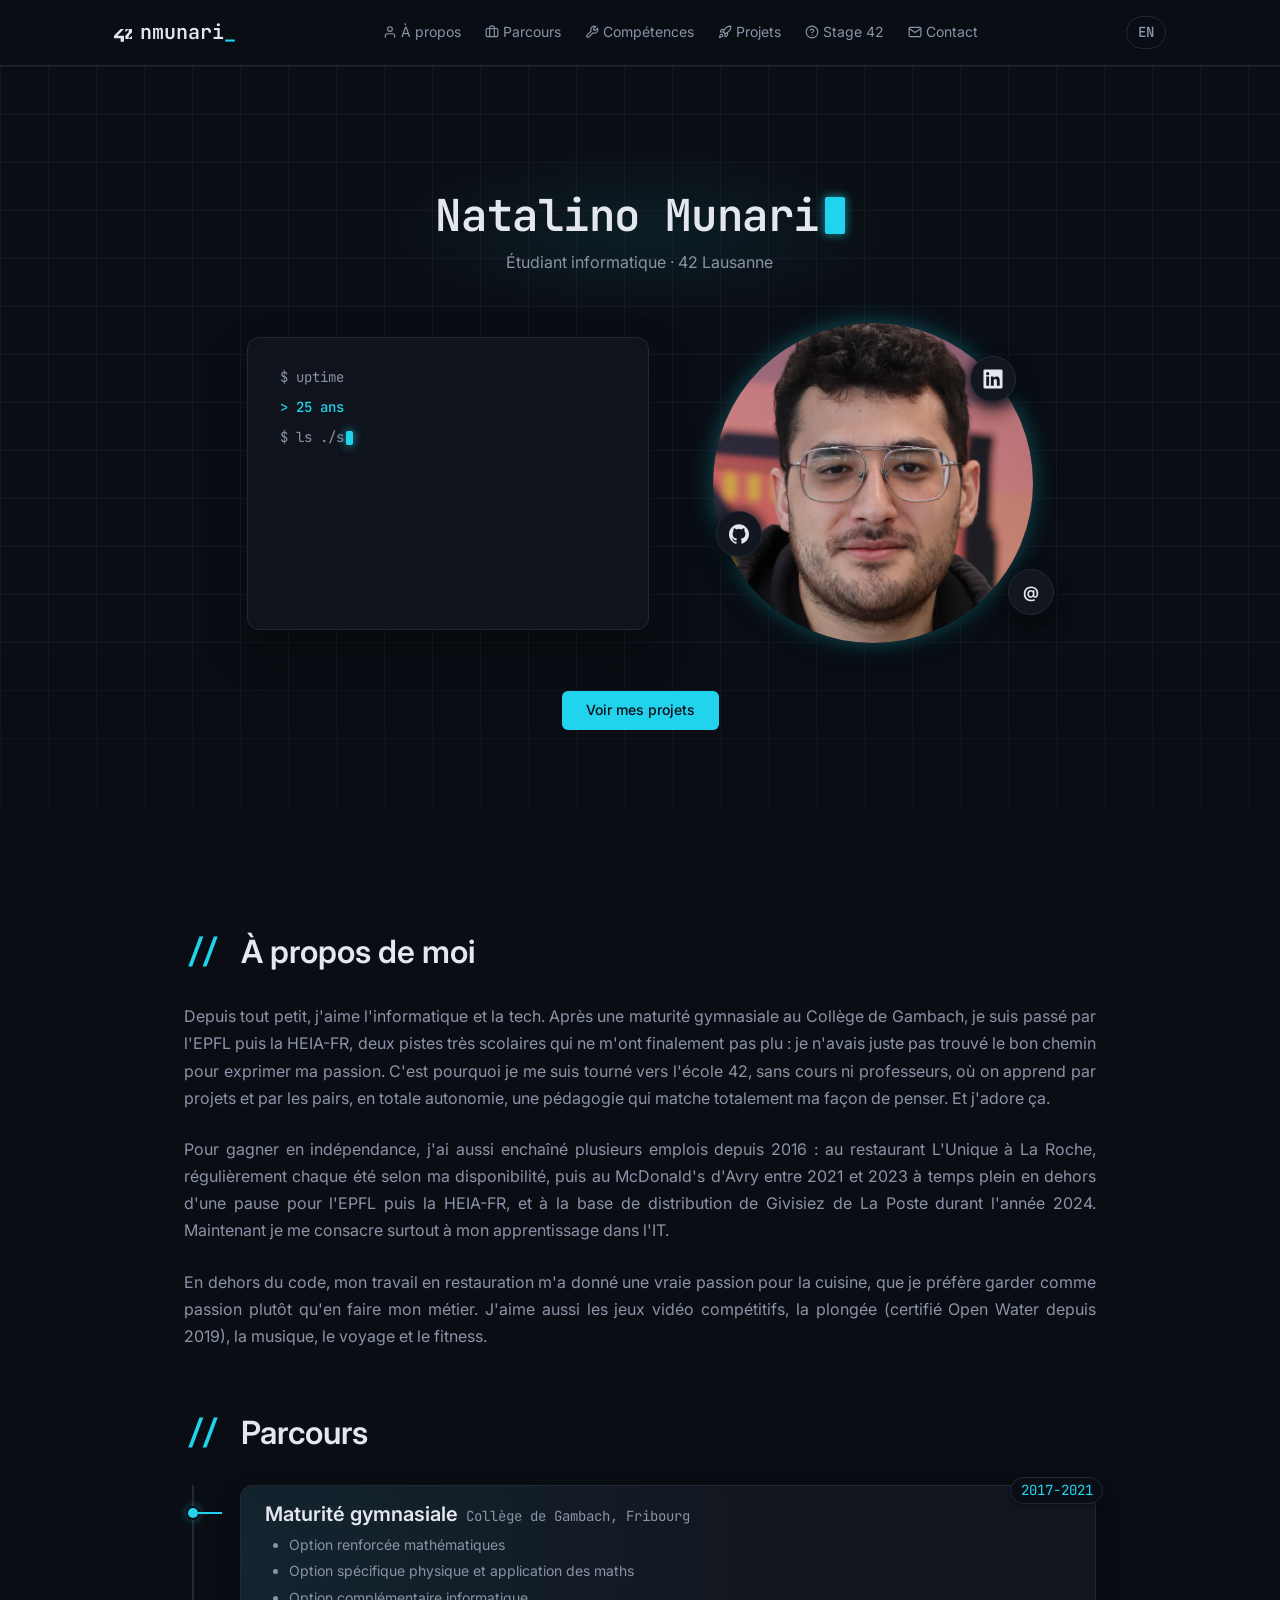
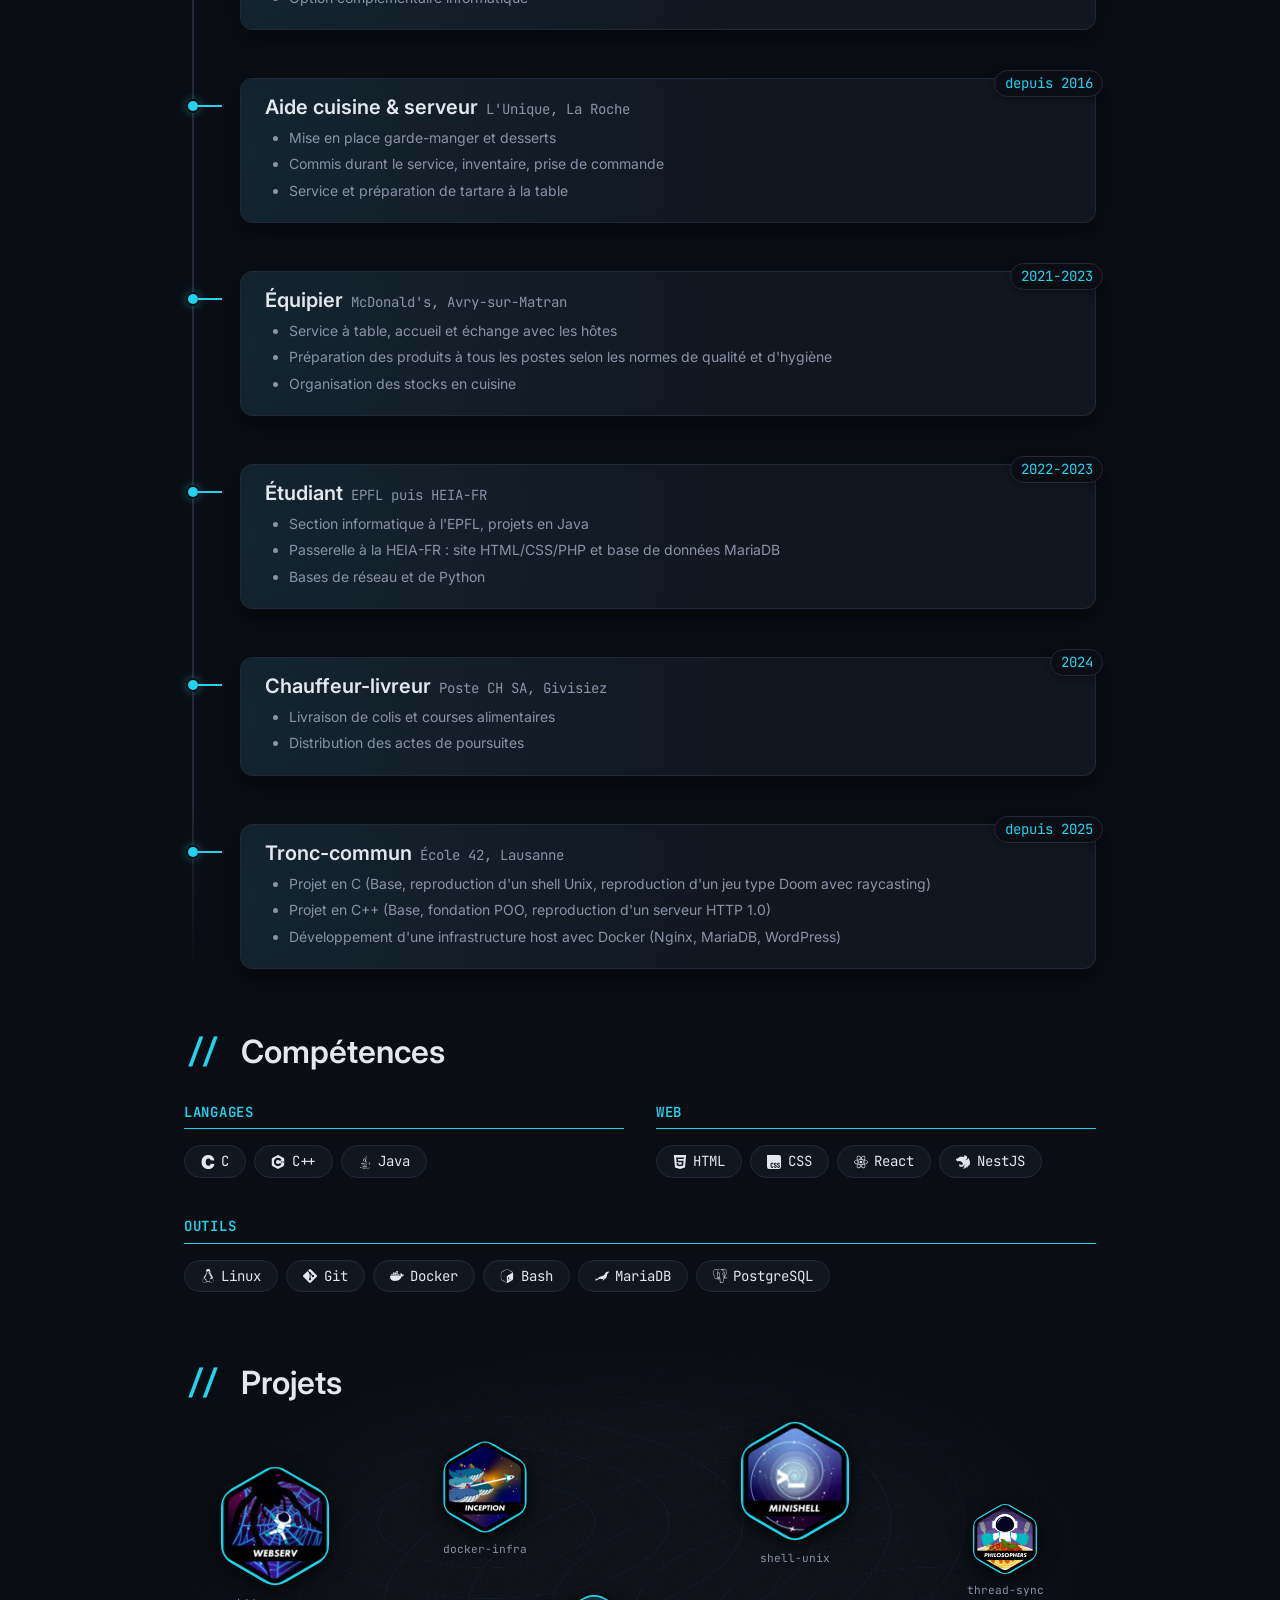
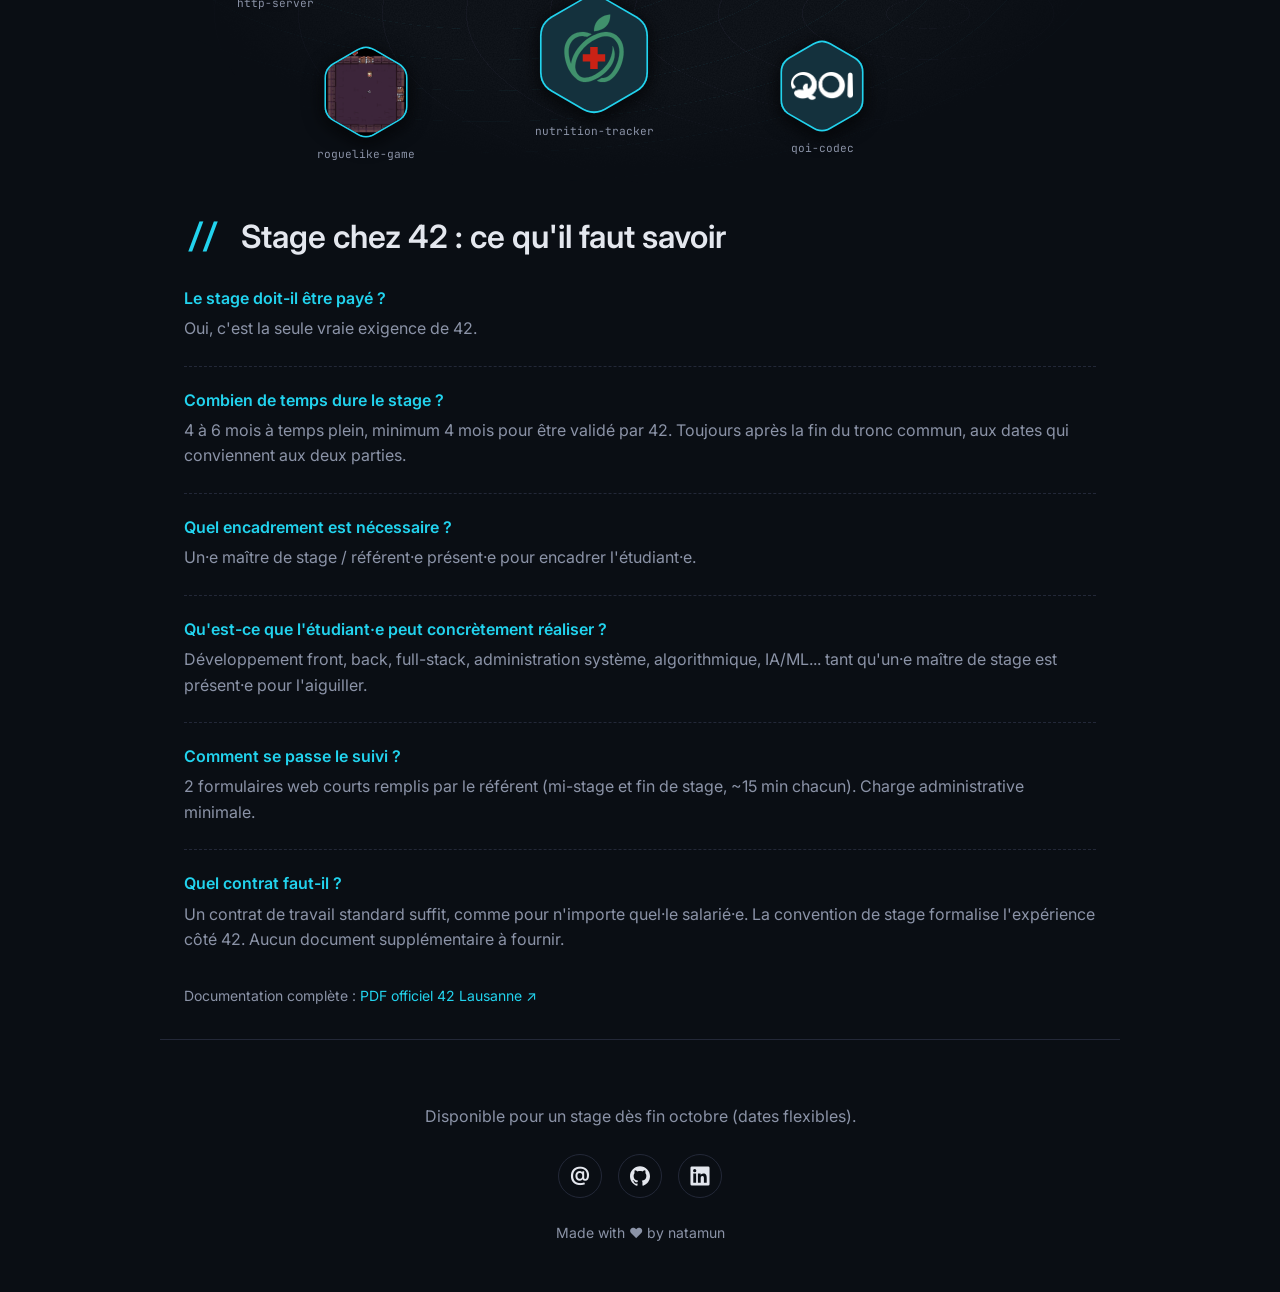
==== commit 43867f44: "feat: replace calorie counter card with CatCHMeal and rearrange projects" ====
--- a/index.html
+++ b/index.html
@@ -411,30 +411,34 @@
       <h2>Projets</h2>
 
       <div class="projects__stage">
-        <div class="unit unit--l" style="left: 45%; top: 72%; --delay: 0ms;">
+        <div class="unit unit--l unit--plate" style="left: 45%; top: 72%; --delay: 0ms;">
           <div class="unit__bubble" tabindex="0" role="button" aria-expanded="false">
             <span class="unit__visual">
               <span class="unit__hex"></span>
-              <img class="unit__img" src="assets/img/webservn.png" alt="" width="150" height="150" loading="lazy">
+              <span class="unit__plate"></span>
+              <img class="unit__img" src="assets/img/catchmeal_logo.svg" alt="" width="114" height="150" loading="lazy">
             </span>
             <div class="unit__detail">
-              <h3 class="unit__detail-title">Serveur HTTP</h3>
+              <h3 class="unit__detail-title">Suivi nutritionnel (CatCHMeal)</h3>
               <p class="unit__detail-text">
-                Serveur HTTP/1.0 non-bloquant développé en C++98, en suivant un flux de contribution structuré
-                (branches de fonctionnalités, commits conventionnels, revues de code obligatoires). Gestion du
-                multiplexage de sockets (poll) et exécution CGI.
+                Direction d'une équipe de 5, de la conception à la mise en production : architecture, revue
+                de chaque module, composants d'interface partagés et harmonisation de tout le frontend.
+                Développement complet du journal des repas et de la recherche d'aliments par code-barres via
+                Open Food Facts, de React à NestJS.
               </p>
               <ul class="tag-list">
-                <li class="tag">C++</li>
-                <li class="tag">Sockets</li>
-                <li class="tag">Protocole HTTP</li>
-                <li class="tag">Réseau</li>
+                <li class="tag">React</li>
+                <li class="tag">TypeScript</li>
+                <li class="tag">NestJS</li>
+                <li class="tag">PostgreSQL</li>
               </ul>
-              <a class="unit__detail-link" href="https://github.com/natamun/42-webserv" target="_blank"
+              <a class="unit__detail-link" href="https://catchmeal.ch" target="_blank"
+                rel="noopener noreferrer">Voir le site ↗</a>
+              <a class="unit__detail-link" href="https://github.com/natamun/catchmeal" target="_blank"
                 rel="noopener noreferrer">Voir le repo ↗</a>
             </div>
           </div>
-          <span class="unit__label">http-server</span>
+          <span class="unit__label">nutrition-tracker</span>
         </div>
 
         <div class="unit unit--m" style="left: 33%; top: 20%; --delay: 120ms;">
@@ -513,7 +517,58 @@
           <span class="unit__label">thread-sync</span>
         </div>
 
-        <div class="unit unit--l unit--plate unit--plate-fill" style="left: 10%; top: 32%; --delay: 180ms;">
+        <div class="unit unit--l" style="left: 10%; top: 32%; --delay: 180ms;">
+          <div class="unit__bubble" tabindex="0" role="button" aria-expanded="false">
+            <span class="unit__visual">
+              <span class="unit__hex"></span>
+              <img class="unit__img" src="assets/img/webservn.png" alt="" width="150" height="150" loading="lazy">
+            </span>
+            <div class="unit__detail">
+              <h3 class="unit__detail-title">Serveur HTTP</h3>
+              <p class="unit__detail-text">
+                Serveur HTTP/1.0 non-bloquant développé en C++98, en suivant un flux de contribution structuré
+                (branches de fonctionnalités, commits conventionnels, revues de code obligatoires). Gestion du
+                multiplexage de sockets (poll) et exécution CGI.
+              </p>
+              <ul class="tag-list">
+                <li class="tag">C++</li>
+                <li class="tag">Sockets</li>
+                <li class="tag">Protocole HTTP</li>
+                <li class="tag">Réseau</li>
+              </ul>
+              <a class="unit__detail-link" href="https://github.com/natamun/42-webserv" target="_blank"
+                rel="noopener noreferrer">Voir le repo ↗</a>
+            </div>
+          </div>
+          <span class="unit__label">http-server</span>
+        </div>
+
+        <div class="unit unit--m unit--flip-left unit--invert unit--plate" style="left: 70%; top: 82%; --delay: 300ms;">
+          <div class="unit__bubble" tabindex="0" role="button" aria-expanded="false">
+            <span class="unit__visual">
+              <span class="unit__hex"></span>
+              <span class="unit__plate"></span>
+              <img class="unit__img" src="assets/img/qoi_logo.webp" alt="" width="250" height="114" loading="lazy">
+            </span>
+            <div class="unit__detail">
+              <h3 class="unit__detail-title">Codec d'image (format QOI)</h3>
+              <p class="unit__detail-text">
+                Encodeur/décodeur bas niveau pour le format d'image sans perte QOI, manipulant
+                opérateurs bit à bit, arithmétique modulaire et tables de hachage.
+              </p>
+              <ul class="tag-list">
+                <li class="tag">Java</li>
+                <li class="tag">Opérations binaires</li>
+                <li class="tag">Tables de hachage</li>
+              </ul>
+              <a class="unit__detail-link" href="https://github.com/natamun/qoi-codec" target="_blank"
+                rel="noopener noreferrer">Voir le repo ↗</a>
+            </div>
+          </div>
+          <span class="unit__label">qoi-codec</span>
+        </div>
+
+        <div class="unit unit--m unit--plate unit--plate-fill" style="left: 20%; top: 84%; --delay: 340ms;">
           <div class="unit__bubble" tabindex="0" role="button" aria-expanded="false">
             <span class="unit__visual">
               <span class="unit__hex"></span>
@@ -540,55 +595,6 @@
           </div>
           <span class="unit__label">roguelike-game</span>
         </div>
-
-        <div class="unit unit--m unit--flip-left unit--invert unit--plate" style="left: 70%; top: 82%; --delay: 300ms;">
-          <div class="unit__bubble" tabindex="0" role="button" aria-expanded="false">
-            <span class="unit__visual">
-              <span class="unit__hex"></span>
-              <span class="unit__plate"></span>
-              <img class="unit__img" src="assets/img/qoi_logo.webp" alt="" width="250" height="114" loading="lazy">
-            </span>
-            <div class="unit__detail">
-              <h3 class="unit__detail-title">Codec d'image (format QOI)</h3>
-              <p class="unit__detail-text">
-                Encodeur/décodeur bas niveau pour le format d'image sans perte QOI, manipulant
-                opérateurs bit à bit, arithmétique modulaire et tables de hachage.
-              </p>
-              <ul class="tag-list">
-                <li class="tag">Java</li>
-                <li class="tag">Opérations binaires</li>
-                <li class="tag">Tables de hachage</li>
-              </ul>
-              <a class="unit__detail-link" href="https://github.com/natamun/qoi-codec" target="_blank"
-                rel="noopener noreferrer">Voir le repo ↗</a>
-            </div>
-          </div>
-          <span class="unit__label">qoi-codec</span>
-        </div>
-
-        <div class="unit unit--m" style="left: 20%; top: 84%; --delay: 340ms;">
-          <div class="unit__bubble" tabindex="0" role="button" aria-expanded="false">
-            <span class="unit__visual">
-              <span class="unit__hex"></span>
-              <img class="unit__img" src="assets/img/ft_transcendencen.png" alt="" width="150" height="150"
-                loading="lazy">
-            </span>
-            <div class="unit__detail">
-              <h3 class="unit__detail-title">Compteur de calories</h3>
-              <p class="unit__detail-text">
-                Webapp de suivi de calories en React et NestJS, avec une base de données PostgreSQL.
-              </p>
-              <ul class="tag-list">
-                <li class="tag">React</li>
-                <li class="tag">NestJS</li>
-                <li class="tag">PostgreSQL</li>
-              </ul>
-              <a class="unit__detail-link" href="https://github.com/natamun" target="_blank"
-                rel="noopener noreferrer">coming-soon</a>
-            </div>
-          </div>
-          <span class="unit__label">calorie-counter-webapp</span>
-        </div>
       </div>
     </section>
 
--- a/assets/css/style.css
+++ b/assets/css/style.css
@@ -1483,6 +1483,10 @@
 .unit__detail-link:hover {
   color: var(--accent-hover);
   text-decoration: underline;
+}
+
+.unit__detail-link+.unit__detail-link {
+  margin-left: var(--space-3);
 }
 
 .faq-item+.faq-item {
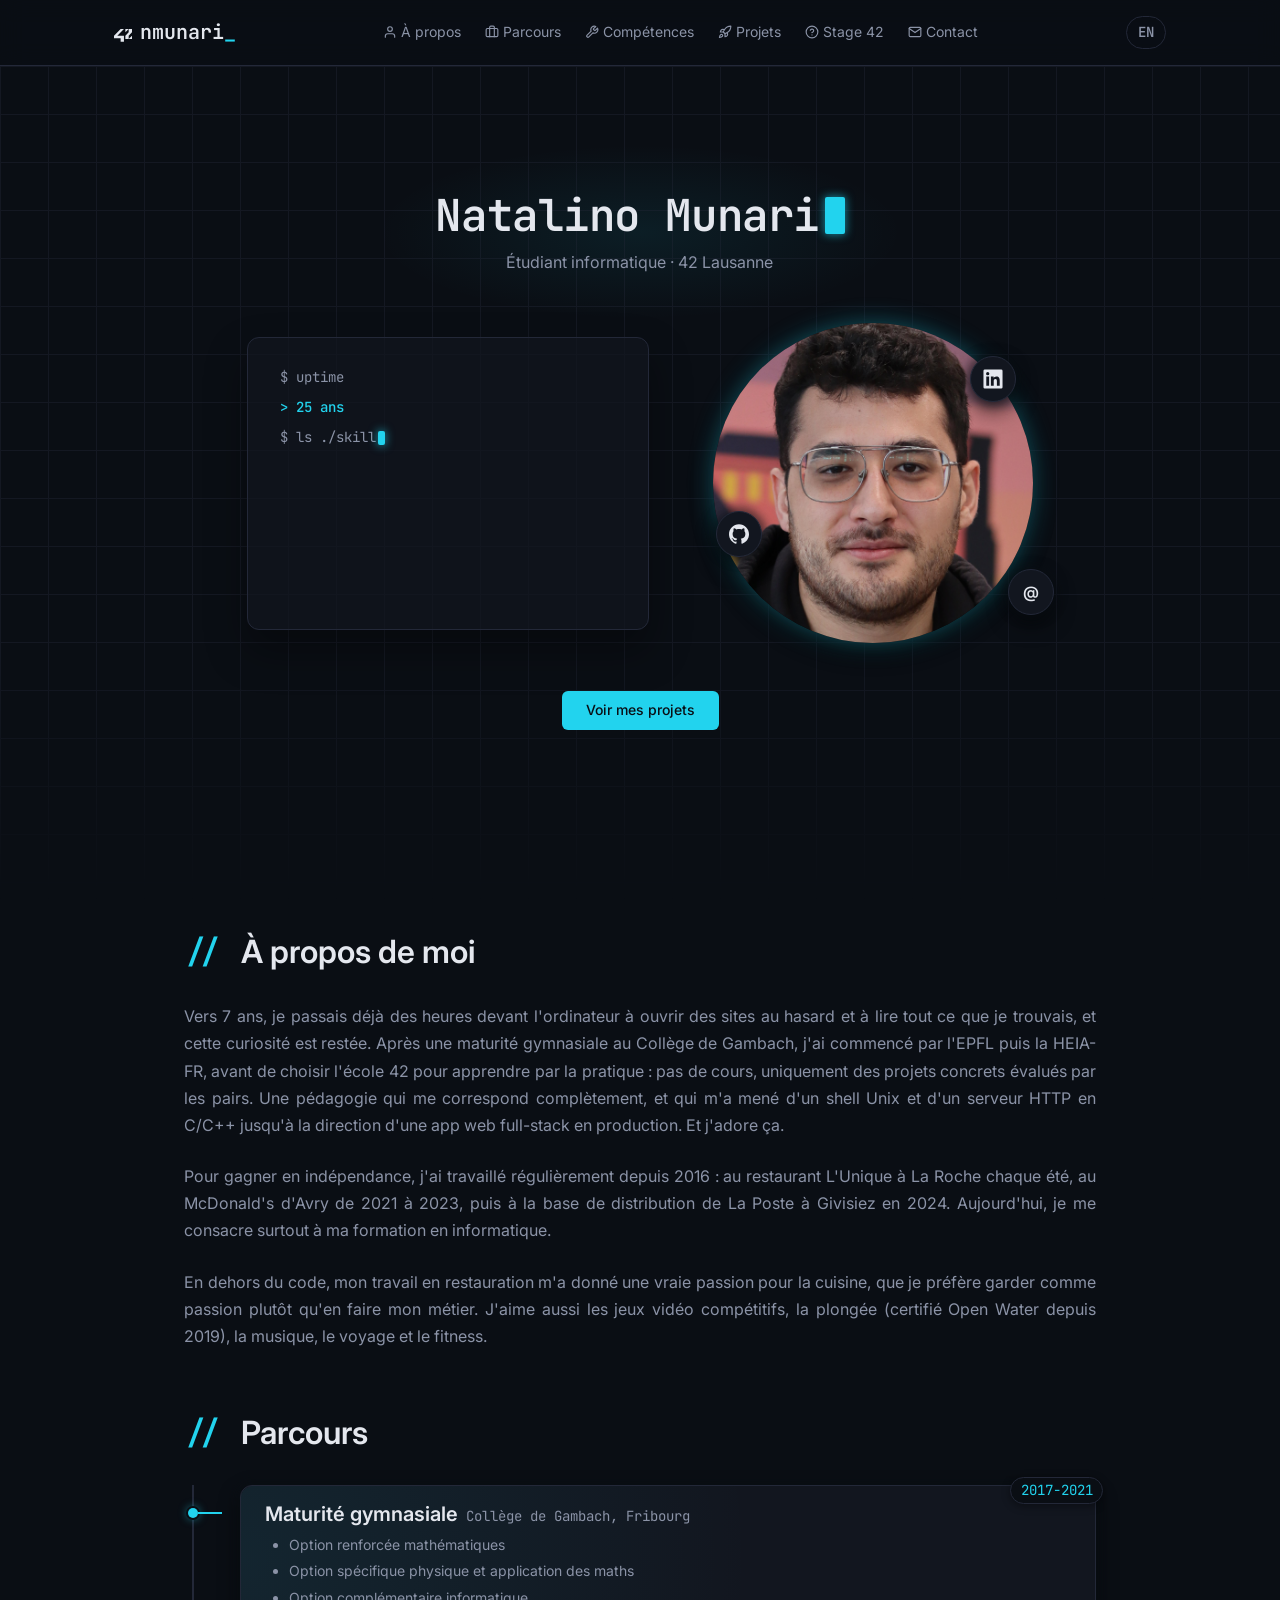
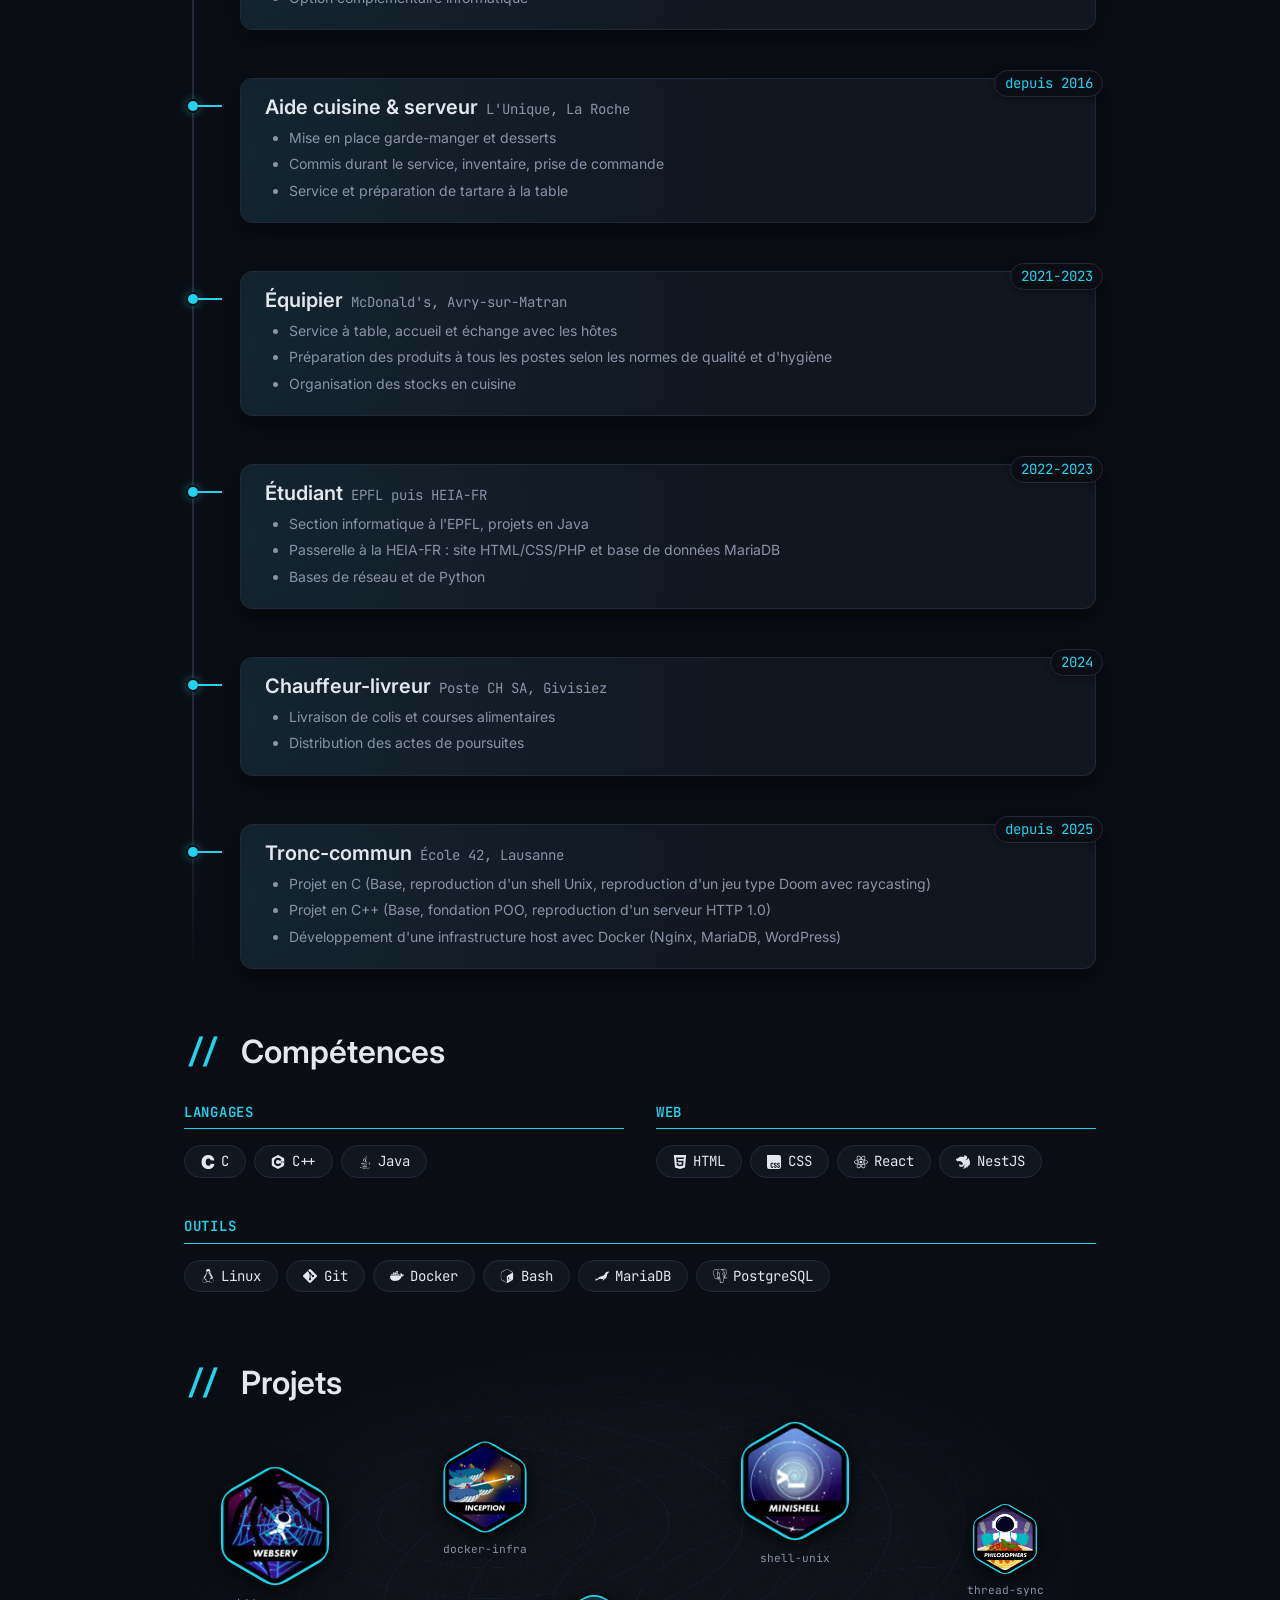
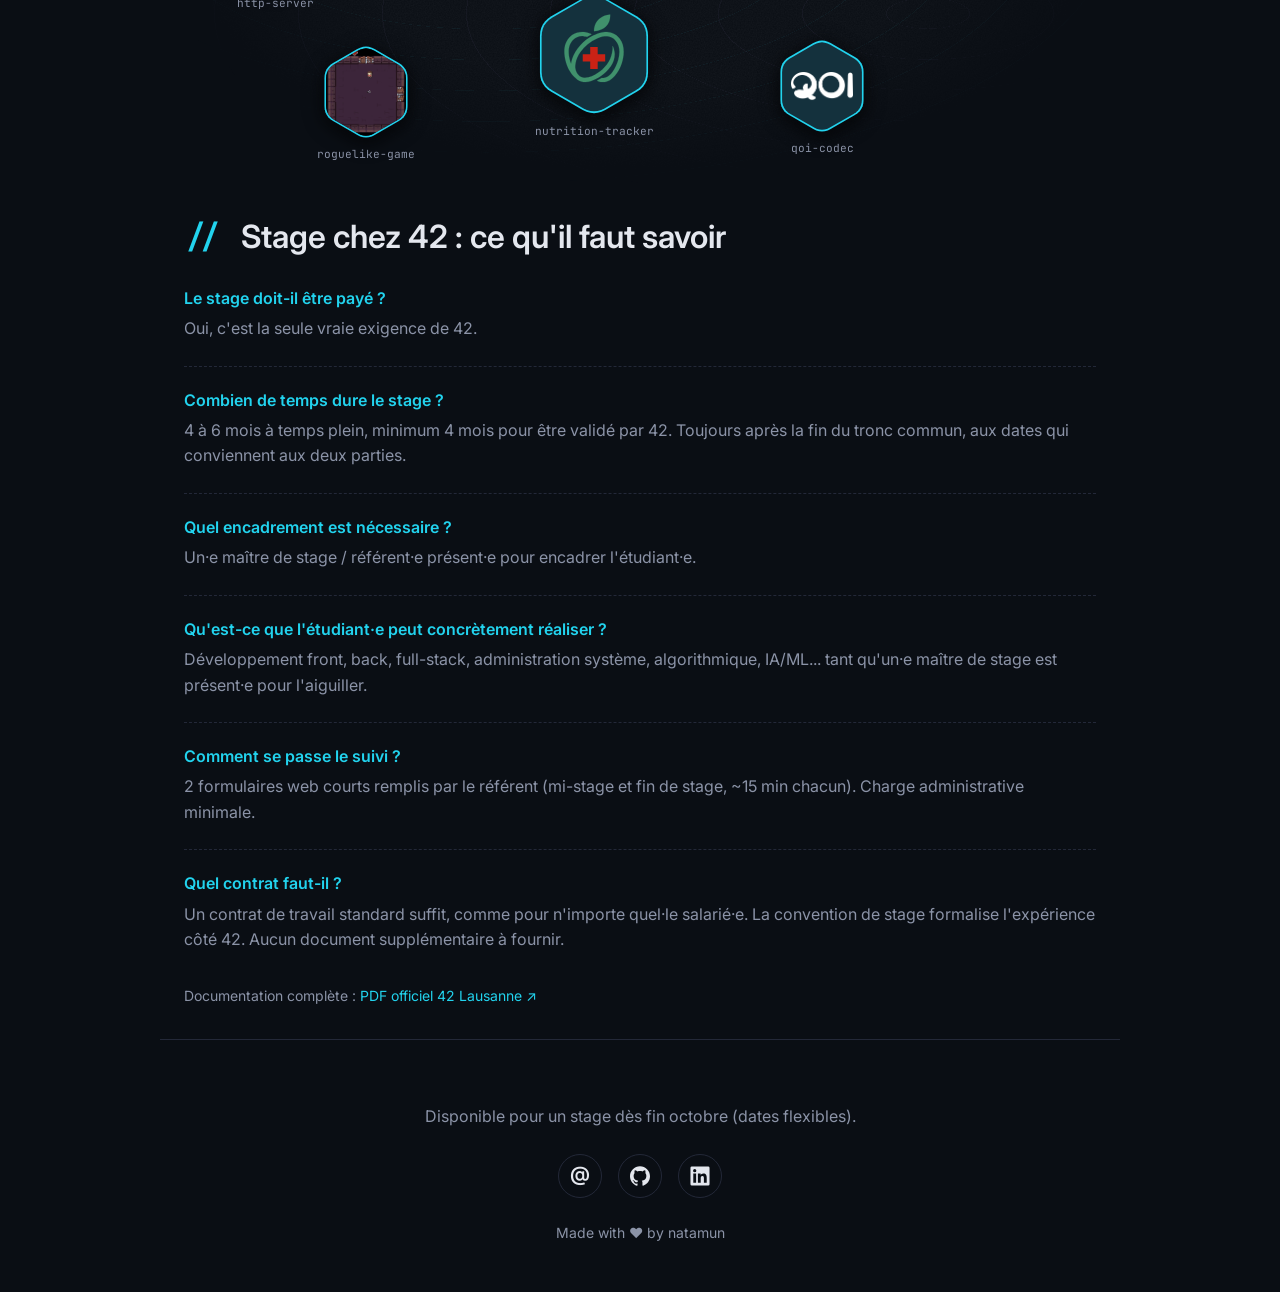
==== commit 7bcf6b61: "chore: rewrite about section" ====
--- a/index.html
+++ b/index.html
@@ -230,19 +230,17 @@
     <section id="about" class="about">
       <h2>À propos de moi</h2>
       <p class="about__text">
-        Depuis tout petit, j'aime l'informatique et la tech. Après une maturité gymnasiale au Collège de
-        Gambach, je suis passé par l'EPFL puis la HEIA-FR, deux pistes très scolaires qui ne m'ont
-        finalement pas plu : je n'avais juste pas trouvé le bon chemin pour exprimer ma passion. C'est
-        pourquoi je me suis tourné vers l'école 42, sans cours ni professeurs, où on apprend par projets
-        et par les pairs, en totale autonomie, une pédagogie qui matche totalement ma façon de penser.
-        Et j'adore ça.
+        Vers 7 ans, je passais déjà des heures devant l'ordinateur à ouvrir des sites au hasard et à lire
+        tout ce que je trouvais, et cette curiosité est restée. Après une maturité gymnasiale au Collège
+        de Gambach, j'ai commencé par l'EPFL puis la HEIA-FR, avant de choisir l'école 42 pour apprendre
+        par la pratique : pas de cours, uniquement des projets concrets évalués par les pairs. Une
+        pédagogie qui me correspond complètement, et qui m'a mené d'un shell Unix et d'un serveur HTTP en
+        C/C++ jusqu'à la direction d'une app web full-stack en production. Et j'adore ça.
       </p>
       <p class="about__text">
-        Pour gagner en indépendance, j'ai aussi enchaîné plusieurs emplois depuis 2016 : au restaurant
-        L'Unique à La Roche, régulièrement chaque été selon ma disponibilité, puis au McDonald's d'Avry
-        entre 2021 et 2023 à temps plein en dehors d'une pause pour l'EPFL puis la HEIA-FR, et à la base
-        de distribution de Givisiez de La Poste durant l'année 2024. Maintenant je me consacre surtout à
-        mon apprentissage dans l'IT.
+        Pour gagner en indépendance, j'ai travaillé régulièrement depuis 2016 : au restaurant L'Unique à
+        La Roche chaque été, au McDonald's d'Avry de 2021 à 2023, puis à la base de distribution de
+        La Poste à Givisiez en 2024. Aujourd'hui, je me consacre surtout à ma formation en informatique.
       </p>
       <p class="about__text">
         En dehors du code, mon travail en restauration m'a donné une vraie passion pour la cuisine, que
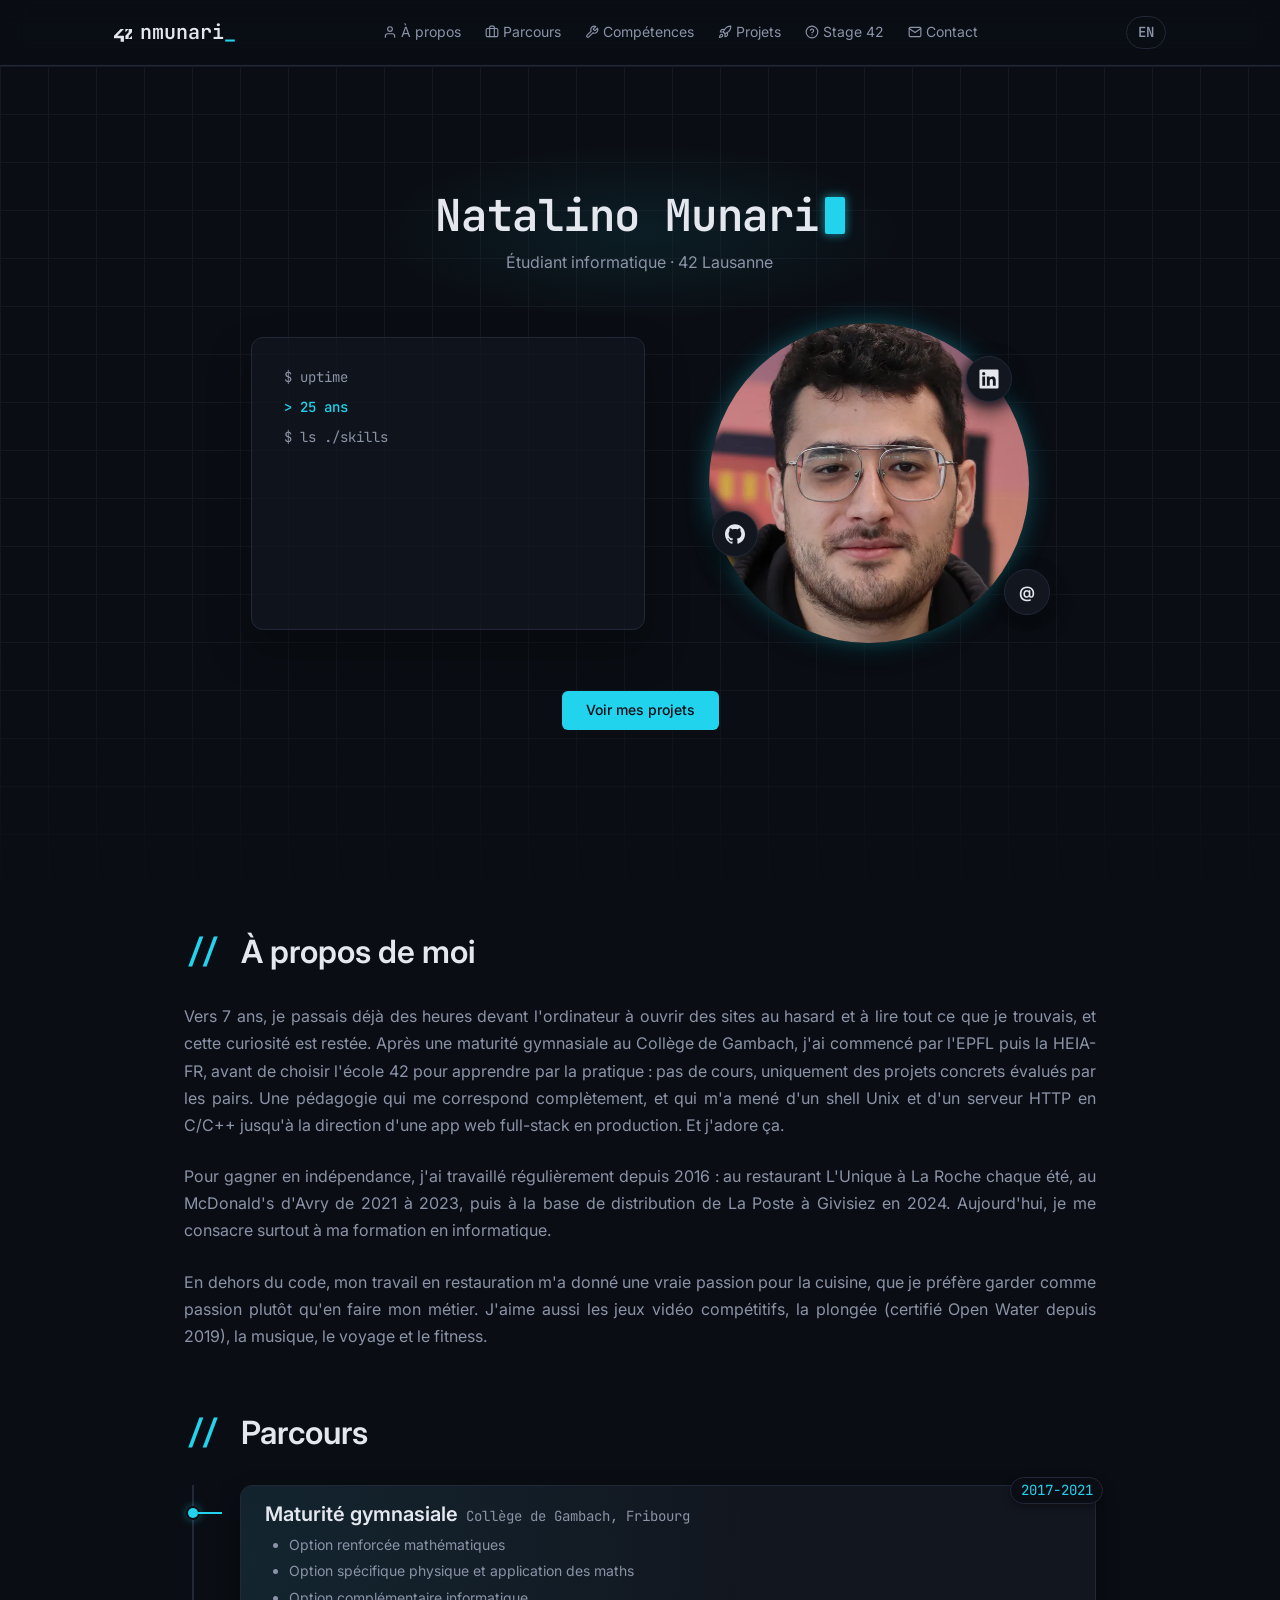
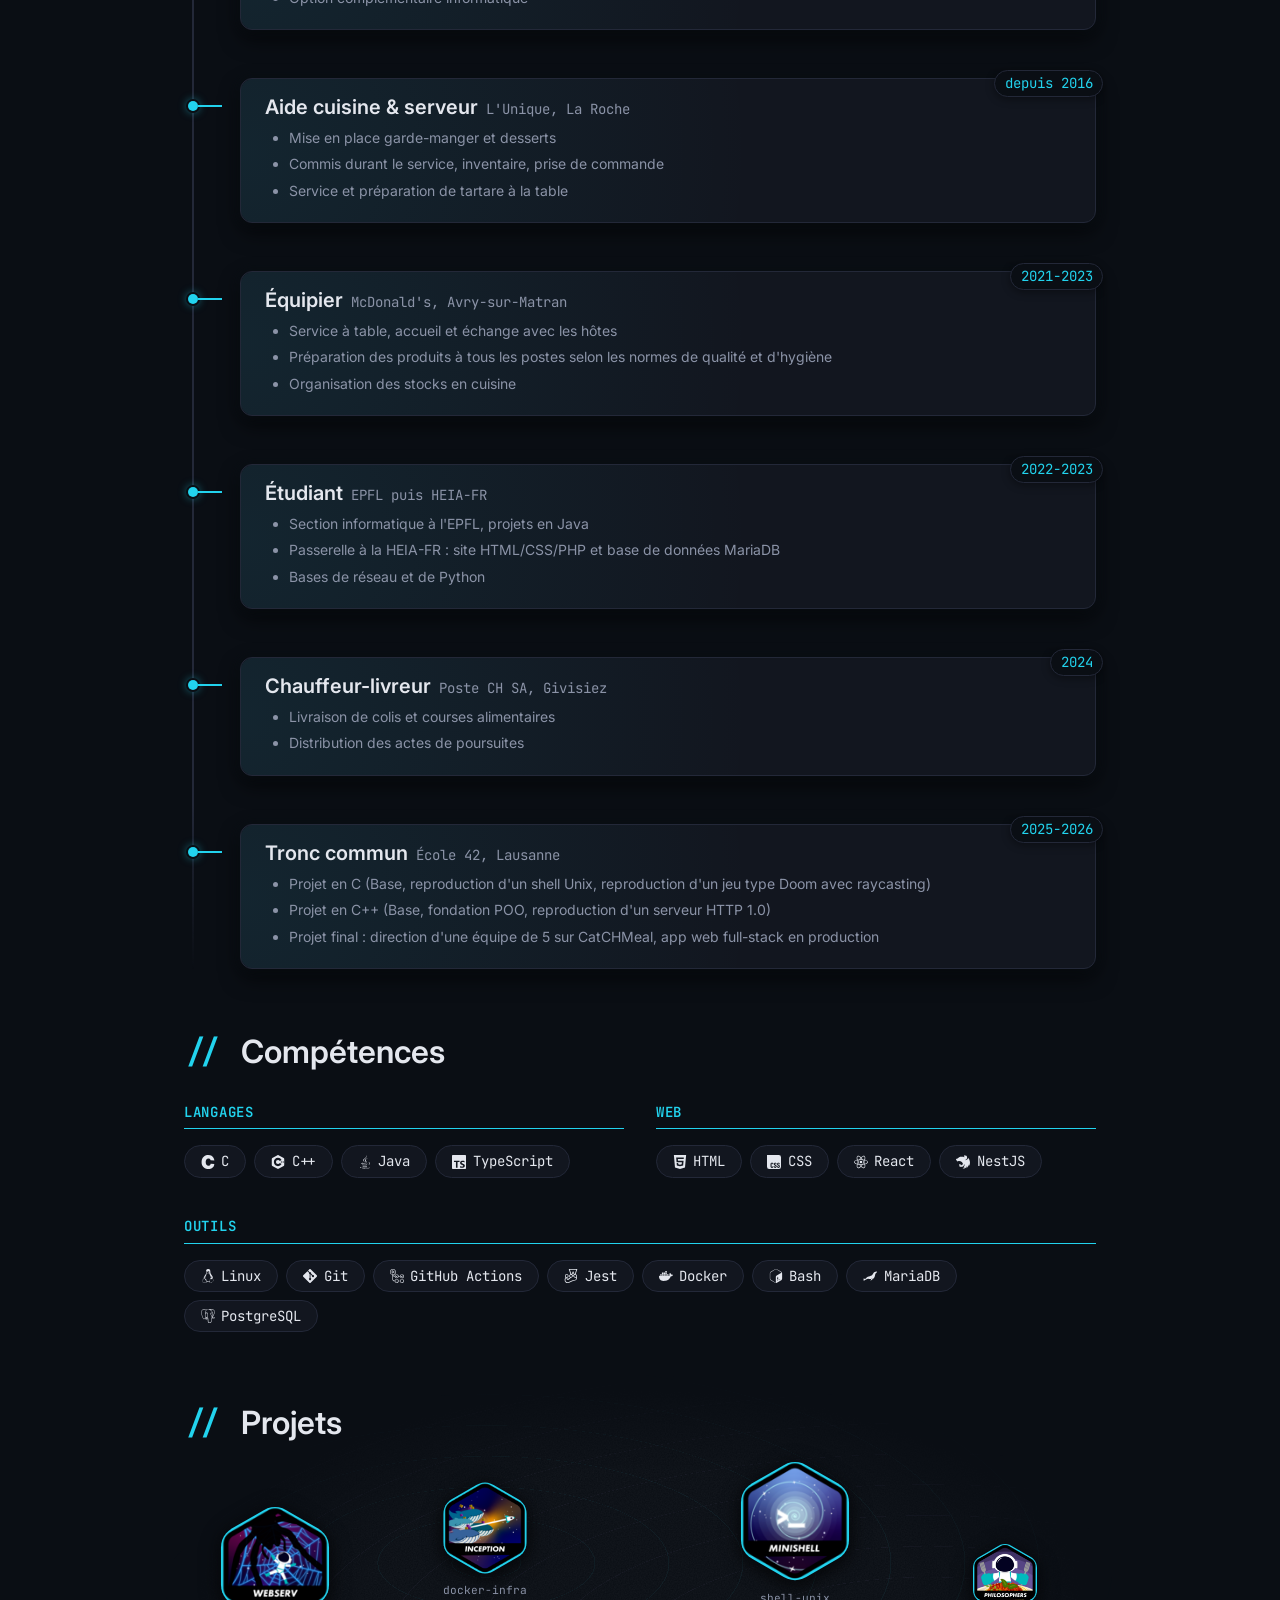
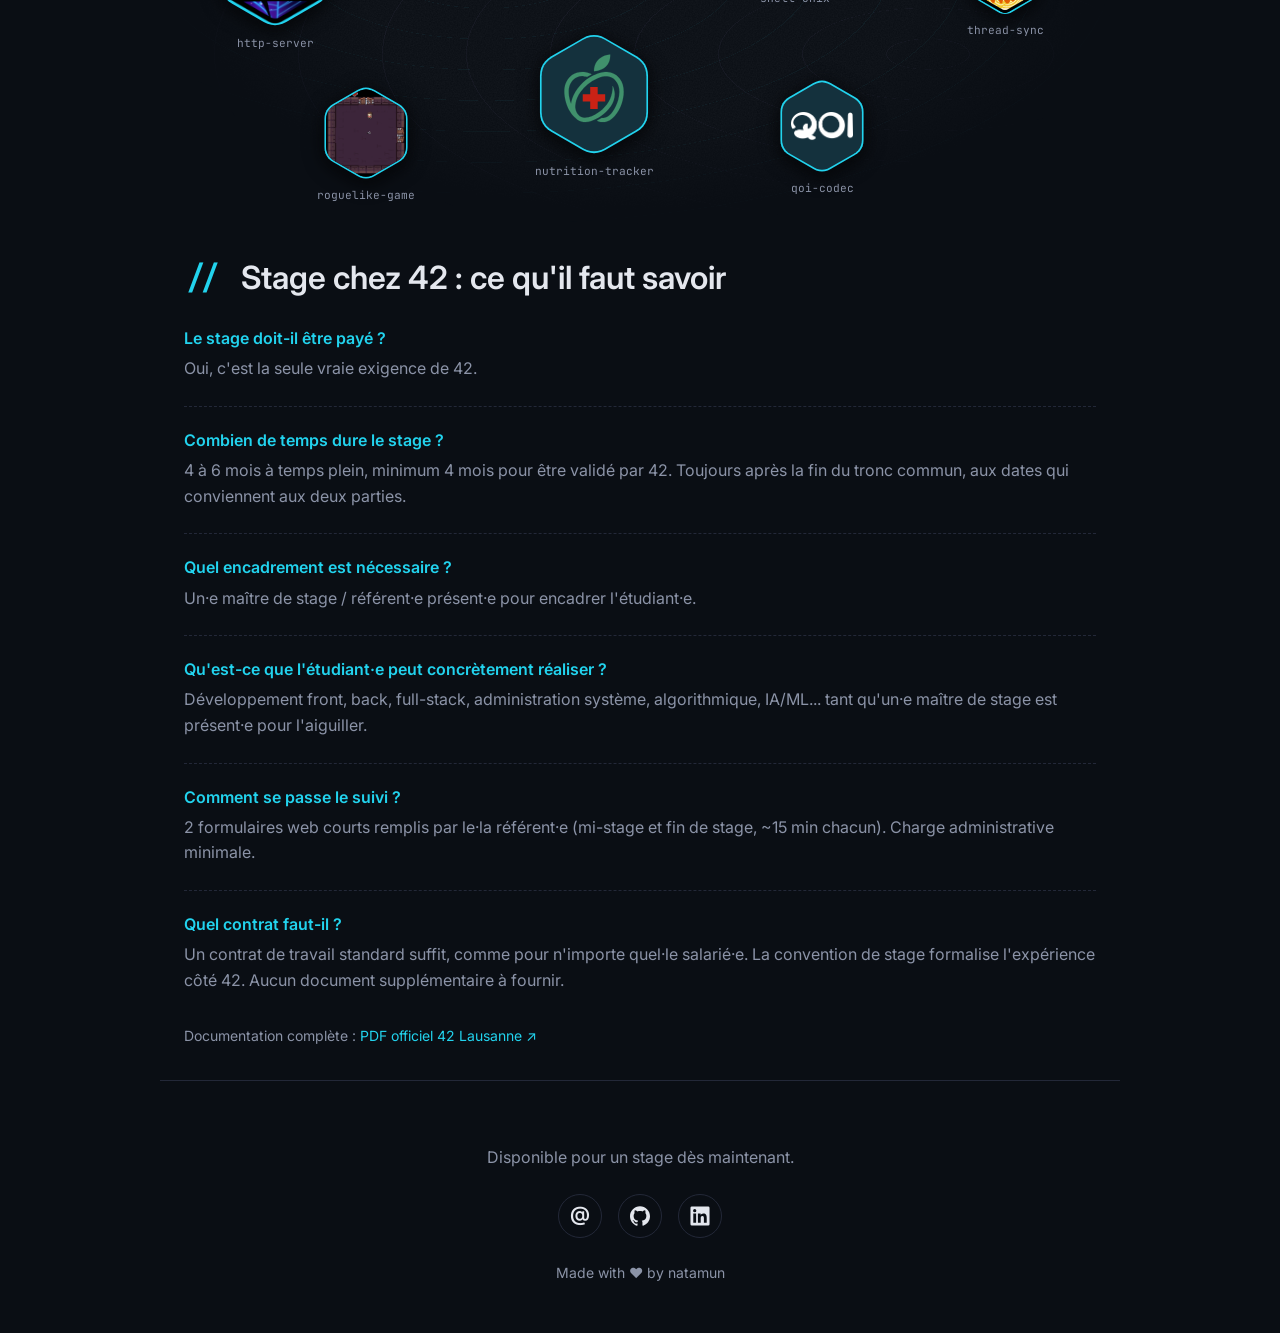
==== commit b96bd96f: "feat: update content and skills, add OG tags, compress hero photo" ====
--- a/index.html
+++ b/index.html
@@ -8,6 +8,13 @@
   <title>Natalino Munari</title>
   <meta name="description"
     content="Portfolio de Natalino Munari, étudiant à 42 Lausanne à la recherche d'un stage informatique dans le canton de Fribourg.">
+  <meta property="og:type" content="website">
+  <meta property="og:url" content="https://natamun.github.io/">
+  <meta property="og:title" content="Natalino Munari">
+  <meta property="og:description"
+    content="Portfolio de Natalino Munari, étudiant à 42 Lausanne à la recherche d'un stage informatique dans le canton de Fribourg.">
+  <meta property="og:image" content="https://natamun.github.io/assets/img/og-image.jpg">
+  <meta property="og:locale" content="fr_CH">
   <link rel="icon" type="image/svg+xml" href="assets/img/favicon.svg">
   <link rel="preconnect" href="https://fonts.googleapis.com">
   <link rel="preconnect" href="https://fonts.gstatic.com" crossorigin>
@@ -76,6 +83,18 @@
       <symbol id="i-postgresql" viewBox="0 0 24 24">
         <path
           d="M23.5594 14.7228a.5269.5269 0 0 0-.0563-.1191c-.139-.2632-.4768-.3418-1.0074-.2321-1.6533.3411-2.2935.1312-2.5256-.0191 1.342-2.0482 2.445-4.522 3.0411-6.8297.2714-1.0507.7982-3.5237.1222-4.7316a1.5641 1.5641 0 0 0-.1509-.235C21.6931.9086 19.8007.0248 17.5099.0005c-1.4947-.0158-2.7705.3461-3.1161.4794a9.449 9.449 0 0 0-.5159-.0816 8.044 8.044 0 0 0-1.3114-.1278c-1.1822-.0184-2.2038.2642-3.0498.8406-.8573-.3211-4.7888-1.645-7.2219.0788C.9359 2.1526.3086 3.8733.4302 6.3043c.0409.818.5069 3.334 1.2423 5.7436.4598 1.5065.9387 2.7019 1.4334 3.582.553.9942 1.1259 1.5933 1.7143 1.7895.4474.1491 1.1327.1441 1.8581-.7279.8012-.9635 1.5903-1.8258 1.9446-2.2069.4351.2355.9064.3625 1.39.3772a.0569.0569 0 0 0 .0004.0041 11.0312 11.0312 0 0 0-.2472.3054c-.3389.4302-.4094.5197-1.5002.7443-.3102.064-1.1344.2339-1.1464.8115-.0025.1224.0329.2309.0919.3268.2269.4231.9216.6097 1.015.6331 1.3345.3335 2.5044.092 3.3714-.6787-.017 2.231.0775 4.4174.3454 5.0874.2212.5529.7618 1.9045 2.4692 1.9043.2505 0 .5263-.0291.8296-.0941 1.7819-.3821 2.5557-1.1696 2.855-2.9059.1503-.8707.4016-2.8753.5388-4.1012.0169-.0703.0357-.1207.057-.1362.0007-.0005.0697-.0471.4272.0307a.3673.3673 0 0 0 .0443.0068l.2539.0223.0149.001c.8468.0384 1.9114-.1426 2.5312-.4308.6438-.2988 1.8057-1.0323 1.5951-1.6698zM2.371 11.8765c-.7435-2.4358-1.1779-4.8851-1.2123-5.5719-.1086-2.1714.4171-3.6829 1.5623-4.4927 1.8367-1.2986 4.8398-.5408 6.108-.13-.0032.0032-.0066.0061-.0098.0094-2.0238 2.044-1.9758 5.536-1.9708 5.7495-.0002.0823.0066.1989.0162.3593.0348.5873.0996 1.6804-.0735 2.9184-.1609 1.1504.1937 2.2764.9728 3.0892.0806.0841.1648.1631.2518.2374-.3468.3714-1.1004 1.1926-1.9025 2.1576-.5677.6825-.9597.5517-1.0886.5087-.3919-.1307-.813-.5871-1.2381-1.3223-.4796-.839-.9635-2.0317-1.4155-3.5126zm6.0072 5.0871c-.1711-.0428-.3271-.1132-.4322-.1772.0889-.0394.2374-.0902.4833-.1409 1.2833-.2641 1.4815-.4506 1.9143-1.0002.0992-.126.2116-.2687.3673-.4426a.3549.3549 0 0 0 .0737-.1298c.1708-.1513.2724-.1099.4369-.0417.156.0646.3078.26.3695.4752.0291.1016.0619.2945-.0452.4444-.9043 1.2658-2.2216 1.2494-3.1676 1.0128zm2.094-3.988-.0525.141c-.133.3566-.2567.6881-.3334 1.003-.6674-.0021-1.3168-.2872-1.8105-.8024-.6279-.6551-.9131-1.5664-.7825-2.5004.1828-1.3079.1153-2.4468.079-3.0586-.005-.0857-.0095-.1607-.0122-.2199.2957-.2621 1.6659-.9962 2.6429-.7724.4459.1022.7176.4057.8305.928.5846 2.7038.0774 3.8307-.3302 4.7363-.084.1866-.1633.3629-.2311.5454zm7.3637 4.5725c-.0169.1768-.0358.376-.0618.5959l-.146.4383a.3547.3547 0 0 0-.0182.1077c-.0059.4747-.054.6489-.115.8693-.0634.2292-.1353.4891-.1794 1.0575-.11 1.4143-.8782 2.2267-2.4172 2.5565-1.5155.3251-1.7843-.4968-2.0212-1.2217a6.5824 6.5824 0 0 0-.0769-.2266c-.2154-.5858-.1911-1.4119-.1574-2.5551.0165-.5612-.0249-1.9013-.3302-2.6462.0044-.2932.0106-.5909.019-.8918a.3529.3529 0 0 0-.0153-.1126 1.4927 1.4927 0 0 0-.0439-.208c-.1226-.4283-.4213-.7866-.7797-.9351-.1424-.059-.4038-.1672-.7178-.0869.067-.276.1831-.5875.309-.9249l.0529-.142c.0595-.16.134-.3257.213-.5012.4265-.9476 1.0106-2.2453.3766-5.1772-.2374-1.0981-1.0304-1.6343-2.2324-1.5098-.7207.0746-1.3799.3654-1.7088.5321a5.6716 5.6716 0 0 0-.1958.1041c.0918-1.1064.4386-3.1741 1.7357-4.4823a4.0306 4.0306 0 0 1 .3033-.276.3532.3532 0 0 0 .1447-.0644c.7524-.5706 1.6945-.8506 2.802-.8325.4091.0067.8017.0339 1.1742.081 1.939.3544 3.2439 1.4468 4.0359 2.3827.8143.9623 1.2552 1.9315 1.4312 2.4543-1.3232-.1346-2.2234.1268-2.6797.779-.9926 1.4189.543 4.1729 1.2811 5.4964.1353.2426.2522.4522.2889.5413.2403.5825.5515.9713.7787 1.2552.0696.087.1372.1714.1885.245-.4008.1155-1.1208.3825-1.0552 1.717-.0123.1563-.0423.4469-.0834.8148-.0461.2077-.0702.4603-.0994.7662zm.8905-1.6211c-.0405-.8316.2691-.9185.5967-1.0105a2.8566 2.8566 0 0 0 .135-.0406 1.202 1.202 0 0 0 .1342.103c.5703.3765 1.5823.4213 3.0068.1344-.2016.1769-.5189.3994-.9533.6011-.4098.1903-1.0957.333-1.7473.3636-.7197.0336-1.0859-.0807-1.1721-.151zm.5695-9.2712c-.0059.3508-.0542.6692-.1054 1.0017-.055.3576-.112.7274-.1264 1.1762-.0142.4368.0404.8909.0932 1.3301.1066.887.216 1.8003-.2075 2.7014a3.5272 3.5272 0 0 1-.1876-.3856c-.0527-.1276-.1669-.3326-.3251-.6162-.6156-1.1041-2.0574-3.6896-1.3193-4.7446.3795-.5427 1.3408-.5661 2.1781-.463zm.2284 7.0137a12.3762 12.3762 0 0 0-.0853-.1074l-.0355-.0444c.7262-1.1995.5842-2.3862.4578-3.4385-.0519-.4318-.1009-.8396-.0885-1.2226.0129-.4061.0666-.7543.1185-1.0911.0639-.415.1288-.8443.1109-1.3505.0134-.0531.0188-.1158.0118-.1902-.0457-.4855-.5999-1.938-1.7294-3.253-.6076-.7073-1.4896-1.4972-2.6889-2.0395.5251-.1066 1.2328-.2035 2.0244-.1859 2.0515.0456 3.6746.8135 4.8242 2.2824a.908.908 0 0 1 .0667.1002c.7231 1.3556-.2762 6.2751-2.9867 10.5405zm-8.8166-6.1162c-.025.1794-.3089.4225-.6211.4225a.5821.5821 0 0 1-.0809-.0056c-.1873-.026-.3765-.144-.5059-.3156-.0458-.0605-.1203-.178-.1055-.2844.0055-.0401.0261-.0985.0925-.1488.1182-.0894.3518-.1226.6096-.0867.3163.0441.6426.1938.6113.4186zm7.9305-.4114c.0111.0792-.049.201-.1531.3102-.0683.0717-.212.1961-.4079.2232a.5456.5456 0 0 1-.075.0052c-.2935 0-.5414-.2344-.5607-.3717-.024-.1765.2641-.3106.5611-.352.297-.0414.6111.0088.6356.1851z" />
+      </symbol>
+      <symbol id="i-typescript" viewBox="0 0 24 24">
+        <path
+          d="M1.125 0C.502 0 0 .502 0 1.125v21.75C0 23.498.502 24 1.125 24h21.75c.623 0 1.125-.502 1.125-1.125V1.125C24 .502 23.498 0 22.875 0zm17.363 9.75c.612 0 1.154.037 1.627.111a6.38 6.38 0 0 1 1.306.34v2.458a3.95 3.95 0 0 0-.643-.361 5.093 5.093 0 0 0-.717-.26 5.453 5.453 0 0 0-1.426-.2c-.3 0-.573.028-.819.086a2.1 2.1 0 0 0-.623.242c-.17.104-.3.229-.393.374a.888.888 0 0 0-.14.49c0 .196.053.373.156.529.104.156.252.304.443.444s.423.276.696.41c.273.135.582.274.926.416.47.197.892.407 1.266.628.374.222.695.473.963.753.268.279.472.598.614.957.142.359.214.776.214 1.253 0 .657-.125 1.21-.373 1.656a3.033 3.033 0 0 1-1.012 1.085 4.38 4.38 0 0 1-1.487.596c-.566.12-1.163.18-1.79.18a9.916 9.916 0 0 1-1.84-.164 5.544 5.544 0 0 1-1.512-.493v-2.63a5.033 5.033 0 0 0 3.237 1.2c.333 0 .624-.03.872-.09.249-.06.456-.144.623-.25.166-.108.29-.234.373-.38a1.023 1.023 0 0 0-.074-1.089 2.12 2.12 0 0 0-.537-.5 5.597 5.597 0 0 0-.807-.444 27.72 27.72 0 0 0-1.007-.436c-.918-.383-1.602-.852-2.053-1.405-.45-.553-.676-1.222-.676-2.005 0-.614.123-1.141.369-1.582.246-.441.58-.804 1.004-1.089a4.494 4.494 0 0 1 1.47-.629 7.536 7.536 0 0 1 1.77-.201zm-15.113.188h9.563v2.166H9.506v9.646H6.789v-9.646H3.375z" />
+      </symbol>
+      <symbol id="i-jest" viewBox="0 0 24 24">
+        <path
+          d="M22.251 11.82a3.117 3.117 0 0 0-2.328-3.01L22.911 0H8.104L11.1 8.838a3.116 3.116 0 0 0-2.244 2.988c0 1.043.52 1.967 1.313 2.536a8.279 8.279 0 0 1-1.084 1.244 8.14 8.14 0 0 1-2.55 1.647c-.834-.563-1.195-1.556-.869-2.446a3.11 3.11 0 0 0-.91-6.08 3.117 3.117 0 0 0-3.113 3.113c0 .848.347 1.626.903 2.182-.048.097-.097.195-.146.299-.465.959-.993 2.043-1.195 3.259-.403 2.432.257 4.384 1.849 5.489A5.093 5.093 0 0 0 5.999 24c1.827 0 3.682-.917 5.475-1.807 1.279-.632 2.599-1.292 3.898-1.612.48-.118.98-.187 1.508-.264 1.07-.153 2.175-.312 3.168-.89a4.482 4.482 0 0 0 2.182-3.091c.174-.994 0-1.994-.444-2.87.298-.48.465-1.042.465-1.647zm-1.355 0c0 .965-.785 1.75-1.75 1.75a1.753 1.753 0 0 1-1.085-3.126l.007-.007c.056-.042.118-.084.18-.125 0 0 .008 0 .008-.007.028-.014.055-.035.083-.05.007 0 .014-.006.021-.006.028-.014.063-.028.097-.042.035-.014.07-.027.098-.041.007 0 .013-.007.02-.007.028-.007.056-.021.084-.028.007 0 .02-.007.028-.007.034-.007.062-.014.097-.02h.007l.104-.022c.007 0 .02 0 .028-.007.028 0 .055-.007.083-.007h.035c.035 0 .07-.007.111-.007h.09c.028 0 .05 0 .077.007h.014c.055.007.111.014.167.028a1.766 1.766 0 0 1 1.396 1.723zM10.043 1.39h10.93l-2.509 7.4c-.104.02-.208.055-.312.09l-2.64-5.385-2.648 5.35c-.104-.034-.216-.055-.327-.076l-2.494-7.38zm4.968 9.825a3.083 3.083 0 0 0-.938-1.668l1.438-2.904 1.452 2.967c-.43.43-.743.98-.868 1.605H15.01zm-3.481-1.098c.034-.007.062-.014.097-.02h.02c.029-.008.056-.008.084-.015h.028c.028 0 .049-.007.076-.007h.271c.028 0 .049.007.07.007.014 0 .02 0 .035.007.027.007.048.007.076.014.007 0 .014 0 .028.007l.097.02h.007c.028.008.056.015.083.029.007 0 .014.007.028.007.021.007.049.014.07.027.007 0 .014.007.02.007.028.014.056.021.084.035h.007a.374.374 0 0 1 .09.049h.007c.028.014.056.034.084.048.007 0 .007.007.013.007.028.014.05.035.077.049l.007.007c.083.062.16.132.236.201l.007.007a1.747 1.747 0 0 1 .48 1.209 1.752 1.752 0 0 1-3.502 0 1.742 1.742 0 0 1 1.32-1.695zm-6.838-.049c.966 0 1.751.786 1.751 1.751s-.785 1.751-1.75 1.751-1.752-.785-1.752-1.75.786-1.752 1.751-1.752zm16.163 6.025a3.07 3.07 0 0 1-1.508 2.133c-.758.438-1.689.577-2.669.716a17.29 17.29 0 0 0-1.64.291c-1.445.355-2.834 1.05-4.182 1.717-1.724.854-3.35 1.66-4.857 1.66a3.645 3.645 0 0 1-2.154-.688c-1.529-1.056-1.453-3.036-1.272-4.12.167-1.015.632-1.966 1.077-2.877.028-.055.049-.104.077-.16.152.056.312.098.479.126-.264 1.473.486 2.994 1.946 3.745l.264.139.284-.104c1.216-.431 2.342-1.133 3.336-2.071a9.334 9.334 0 0 0 1.445-1.716c.16.027.32.034.48.034a3.117 3.117 0 0 0 3.008-2.327h1.167a3.109 3.109 0 0 0 3.01 2.327c.576 0 1.11-.16 1.57-.43.18.52.236 1.063.139 1.605z" />
+      </symbol>
+      <symbol id="i-githubactions" viewBox="0 0 24 24">
+        <path
+          d="M10.984 13.836a.5.5 0 0 1-.353-.146l-.745-.743a.5.5 0 1 1 .706-.708l.392.391 1.181-1.18a.5.5 0 0 1 .708.707l-1.535 1.533a.504.504 0 0 1-.354.146zm9.353-.147l1.534-1.532a.5.5 0 0 0-.707-.707l-1.181 1.18-.392-.391a.5.5 0 1 0-.706.708l.746.743a.497.497 0 0 0 .706-.001zM4.527 7.452l2.557-1.585A1 1 0 0 0 7.09 4.17L4.533 2.56A1 1 0 0 0 3 3.406v3.196a1.001 1.001 0 0 0 1.527.85zm2.03-2.436L4 6.602V3.406l2.557 1.61zM24 12.5c0 1.93-1.57 3.5-3.5 3.5a3.503 3.503 0 0 1-3.46-3h-2.08a3.503 3.503 0 0 1-3.46 3 3.502 3.502 0 0 1-3.46-3h-.558c-.972 0-1.85-.399-2.482-1.042V17c0 1.654 1.346 3 3 3h.04c.244-1.693 1.7-3 3.46-3 1.93 0 3.5 1.57 3.5 3.5S13.43 24 11.5 24a3.502 3.502 0 0 1-3.46-3H8c-2.206 0-4-1.794-4-4V9.899A5.008 5.008 0 0 1 0 5c0-2.757 2.243-5 5-5s5 2.243 5 5a5.005 5.005 0 0 1-4.952 4.998A2.482 2.482 0 0 0 7.482 12h.558c.244-1.693 1.7-3 3.46-3a3.502 3.502 0 0 1 3.46 3h2.08a3.503 3.503 0 0 1 3.46-3c1.93 0 3.5 1.57 3.5 3.5zm-15 8c0 1.378 1.122 2.5 2.5 2.5s2.5-1.122 2.5-2.5-1.122-2.5-2.5-2.5S9 19.122 9 20.5zM5 9c2.206 0 4-1.794 4-4S7.206 1 5 1 1 2.794 1 5s1.794 4 4 4zm9 3.5c0-1.378-1.122-2.5-2.5-2.5S9 11.122 9 12.5s1.122 2.5 2.5 2.5 2.5-1.122 2.5-2.5zm9 0c0-1.378-1.122-2.5-2.5-2.5S18 11.122 18 12.5s1.122 2.5 2.5 2.5 2.5-1.122 2.5-2.5zm-13 8a.5.5 0 1 0 1 0 .5.5 0 0 0-1 0zm2 0a.5.5 0 1 0 1 0 .5.5 0 0 0-1 0zm12 0c0 1.93-1.57 3.5-3.5 3.5a3.503 3.503 0 0 1-3.46-3.002c-.007.001-.013.005-.021.005l-.506.017h-.017a.5.5 0 0 1-.016-.999l.506-.017c.018-.002.035.006.052.007A3.503 3.503 0 0 1 20.5 17c1.93 0 3.5 1.57 3.5 3.5zm-1 0c0-1.378-1.122-2.5-2.5-2.5S18 19.122 18 20.5s1.122 2.5 2.5 2.5 2.5-1.122 2.5-2.5z" />
       </symbol>
       <symbol id="i-github" viewBox="0 0 24 24">
         <path
@@ -181,7 +200,7 @@
               <p>$ ls ./skills</p>
               <p>&gt; C C++ Java ...</p>
               <p>$ cat status.txt</p>
-              <p>&gt; Disponible pour un stage dès fin octobre</p>
+              <p>&gt; Disponible pour un stage dès maintenant</p>
               <p>$ whereami</p>
               <p>&gt; Fribourg, Suisse</p>
             </div>
@@ -194,7 +213,7 @@
 
           <div class="hero__avatar">
             <div class="hero__avatar-frame">
-              <img src="assets/img/nmunari.jpg" alt="Photo de Natalino Munari">
+              <img src="assets/img/nmunari.webp" alt="Photo de Natalino Munari" width="640" height="640">
             </div>
             <ul class="hero__avatar-badges">
               <li style="top: 76.9%; left: 92.2%;">
@@ -325,14 +344,15 @@
           <span class="timeline__connector" aria-hidden="true"></span>
           <div class="timeline__card">
             <span class="timeline__card-glow" aria-hidden="true"></span>
-            <span class="timeline__card-year">depuis 2025</span>
-            <h3 class="timeline__title">Tronc-commun <span class="job__meta">École 42, Lausanne</span>
+            <span class="timeline__card-year">2025-2026</span>
+            <h3 class="timeline__title">Tronc commun <span class="job__meta">École 42, Lausanne</span>
             </h3>
             <ul class="job__tasks">
               <li>Projet en C (Base, reproduction d'un shell Unix, reproduction d'un jeu type Doom avec
                 raycasting)</li>
               <li>Projet en C++ (Base, fondation POO, reproduction d'un serveur HTTP 1.0)</li>
-              <li>Développement d'une infrastructure host avec Docker (Nginx, MariaDB, WordPress)</li>
+              <li>Projet final : direction d'une équipe de 5 sur CatCHMeal, app web full-stack en
+                production</li>
             </ul>
           </div>
         </li>
@@ -356,6 +376,9 @@
             <li class="tag"><svg class="tag__icon" viewBox="0 0 128 128" aria-hidden="true">
                 <use href="#i-java"></use>
               </svg>Java</li>
+            <li class="tag"><svg class="tag__icon" aria-hidden="true">
+                <use href="#i-typescript"></use>
+              </svg>TypeScript</li>
           </ul>
         </div>
 
@@ -388,6 +411,12 @@
             <li class="tag"><svg class="tag__icon" aria-hidden="true">
                 <use href="#i-git"></use>
               </svg>Git</li>
+            <li class="tag"><svg class="tag__icon" aria-hidden="true">
+                <use href="#i-githubactions"></use>
+              </svg>GitHub Actions</li>
+            <li class="tag"><svg class="tag__icon" aria-hidden="true">
+                <use href="#i-jest"></use>
+              </svg>Jest</li>
             <li class="tag"><svg class="tag__icon" aria-hidden="true">
                 <use href="#i-docker"></use>
               </svg>Docker</li>
@@ -630,7 +659,7 @@
         <div class="faq-item">
           <h3 class="faq-item__q">Comment se passe le suivi ?</h3>
           <p class="faq-item__a">
-            2 formulaires web courts remplis par le référent (mi-stage et fin de stage, ~15 min
+            2 formulaires web courts remplis par le·la référent·e (mi-stage et fin de stage, ~15 min
             chacun). Charge administrative minimale.
           </p>
         </div>
@@ -655,7 +684,7 @@
 
   <footer class="site-footer" id="contact">
     <p class="site-footer__text">
-      Disponible pour un stage dès fin octobre (dates flexibles).
+      Disponible pour un stage dès maintenant.
     </p>
     <ul class="site-footer__links">
       <li><a class="js-copy-email" href="mailto:munnatalino@gmail.com" aria-label="Copier l'adresse email" data-copied-message="Email copié !">
--- a/assets/css/style.css
+++ b/assets/css/style.css
@@ -65,8 +65,6 @@
   --projects-bubble-s: calc(var(--projects-bubble-m) * 0.77);
   --projects-bubble-l: calc(var(--projects-bubble-m) * 1.3);
   --projects-pop-duration: 380ms;
-  --projects-unit-stagger: 90ms;
-  --projects-satellite-delay: 120ms;
 
   --icon-size: 20px;
   --tap-target: 44px;
@@ -880,7 +878,6 @@
 }
 
 .timeline__card-glow {
-  content: "";
   position: absolute;
   inset: 0;
   z-index: -1;
@@ -1116,6 +1113,26 @@
   --tag-i: 4;
 }
 
+.skills.is-visible .tag-list .tag:nth-child(6) {
+  --tag-i: 5;
+}
+
+.skills.is-visible .tag-list .tag:nth-child(7) {
+  --tag-i: 6;
+}
+
+.skills.is-visible .tag-list .tag:nth-child(8) {
+  --tag-i: 7;
+}
+
+.skills.is-visible .tag-list .tag:nth-child(9) {
+  --tag-i: 8;
+}
+
+.skills.is-visible .tag-list .tag:nth-child(10) {
+  --tag-i: 9;
+}
+
 @keyframes skillsTitleIn {
   0% {
     opacity: 0;
@@ -1166,13 +1183,6 @@
   border-radius: 999px;
   background: var(--surface);
   color: var(--text);
-  transition: border-color var(--transition), color var(--transition), box-shadow var(--transition);
-}
-
-.tag:hover {
-  border-color: var(--accent);
-  color: var(--accent);
-  box-shadow: 0 0 12px color-mix(in srgb, var(--accent) 25%, transparent);
 }
 
 .tag__icon {
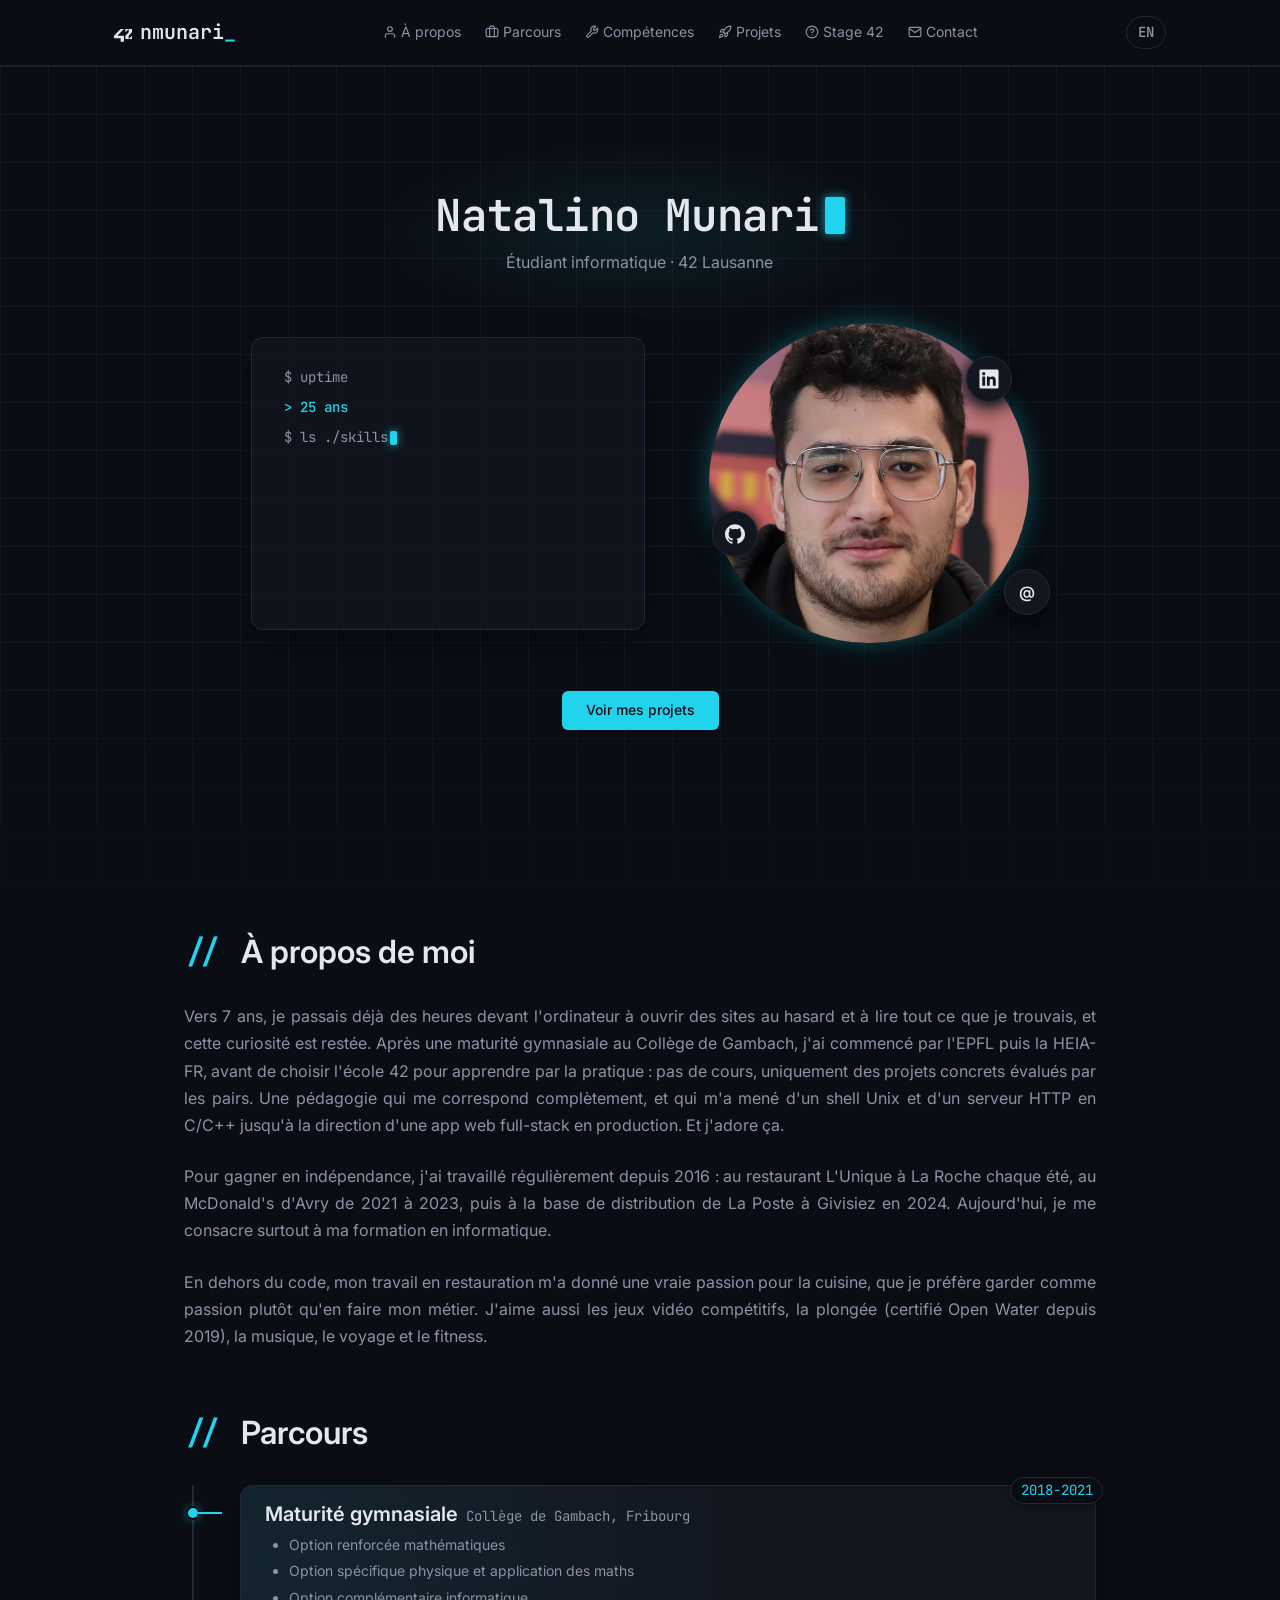
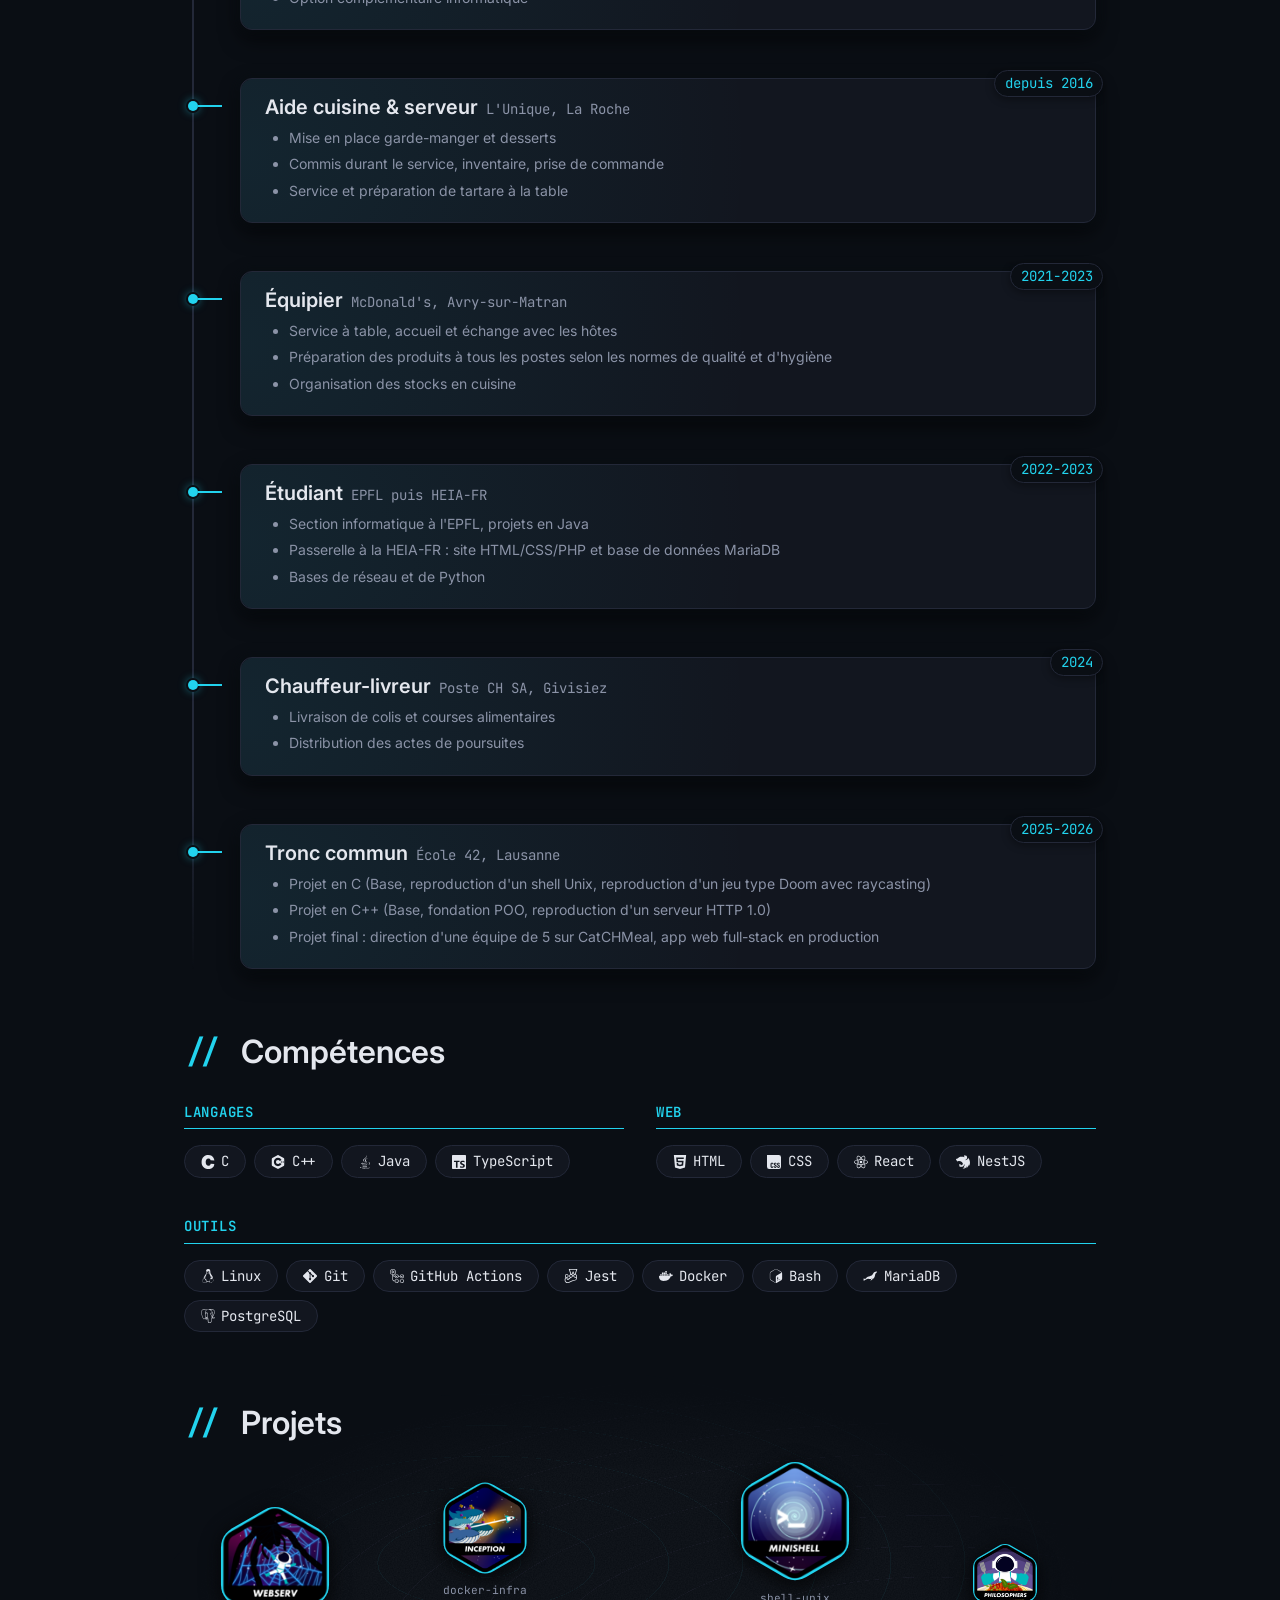
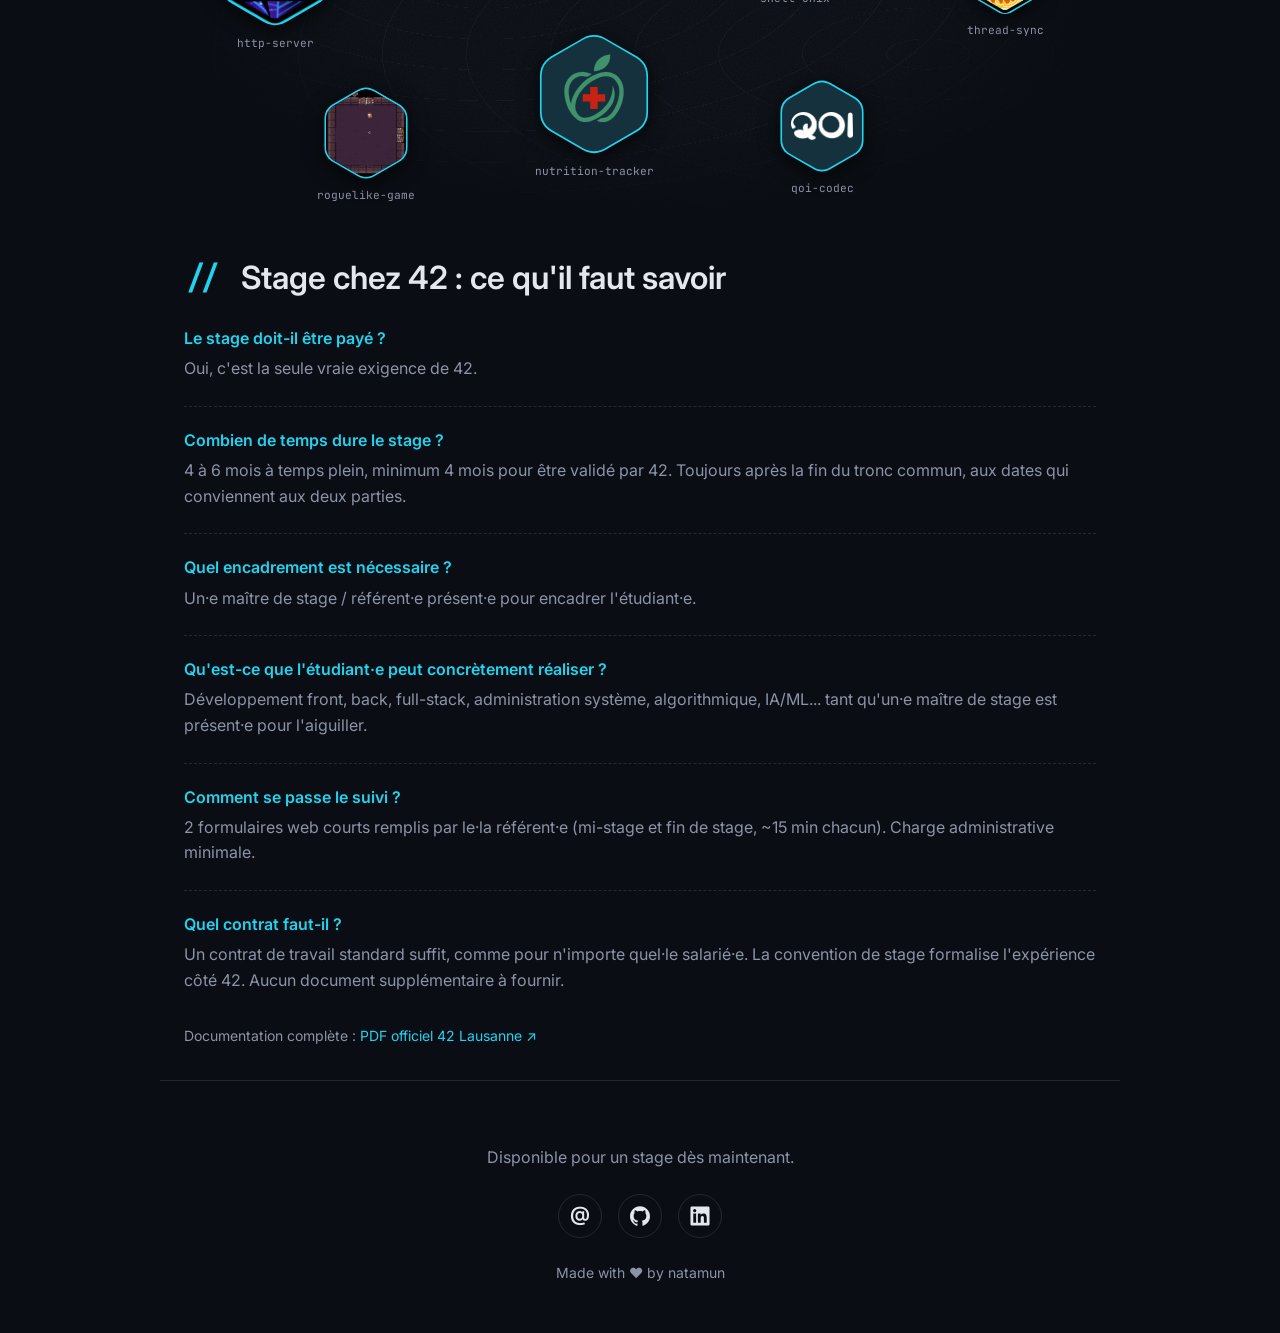
==== commit ef46f539: "fix: correct maturité start year to 2018" ====
--- a/index.html
+++ b/index.html
@@ -275,7 +275,7 @@
           <span class="timeline__connector" aria-hidden="true"></span>
           <div class="timeline__card">
             <span class="timeline__card-glow" aria-hidden="true"></span>
-            <span class="timeline__card-year">2017-2021</span>
+            <span class="timeline__card-year">2018-2021</span>
             <h3 class="timeline__title">Maturité gymnasiale <span class="job__meta">Collège de Gambach,
                 Fribourg</span></h3>
             <ul class="job__tasks">
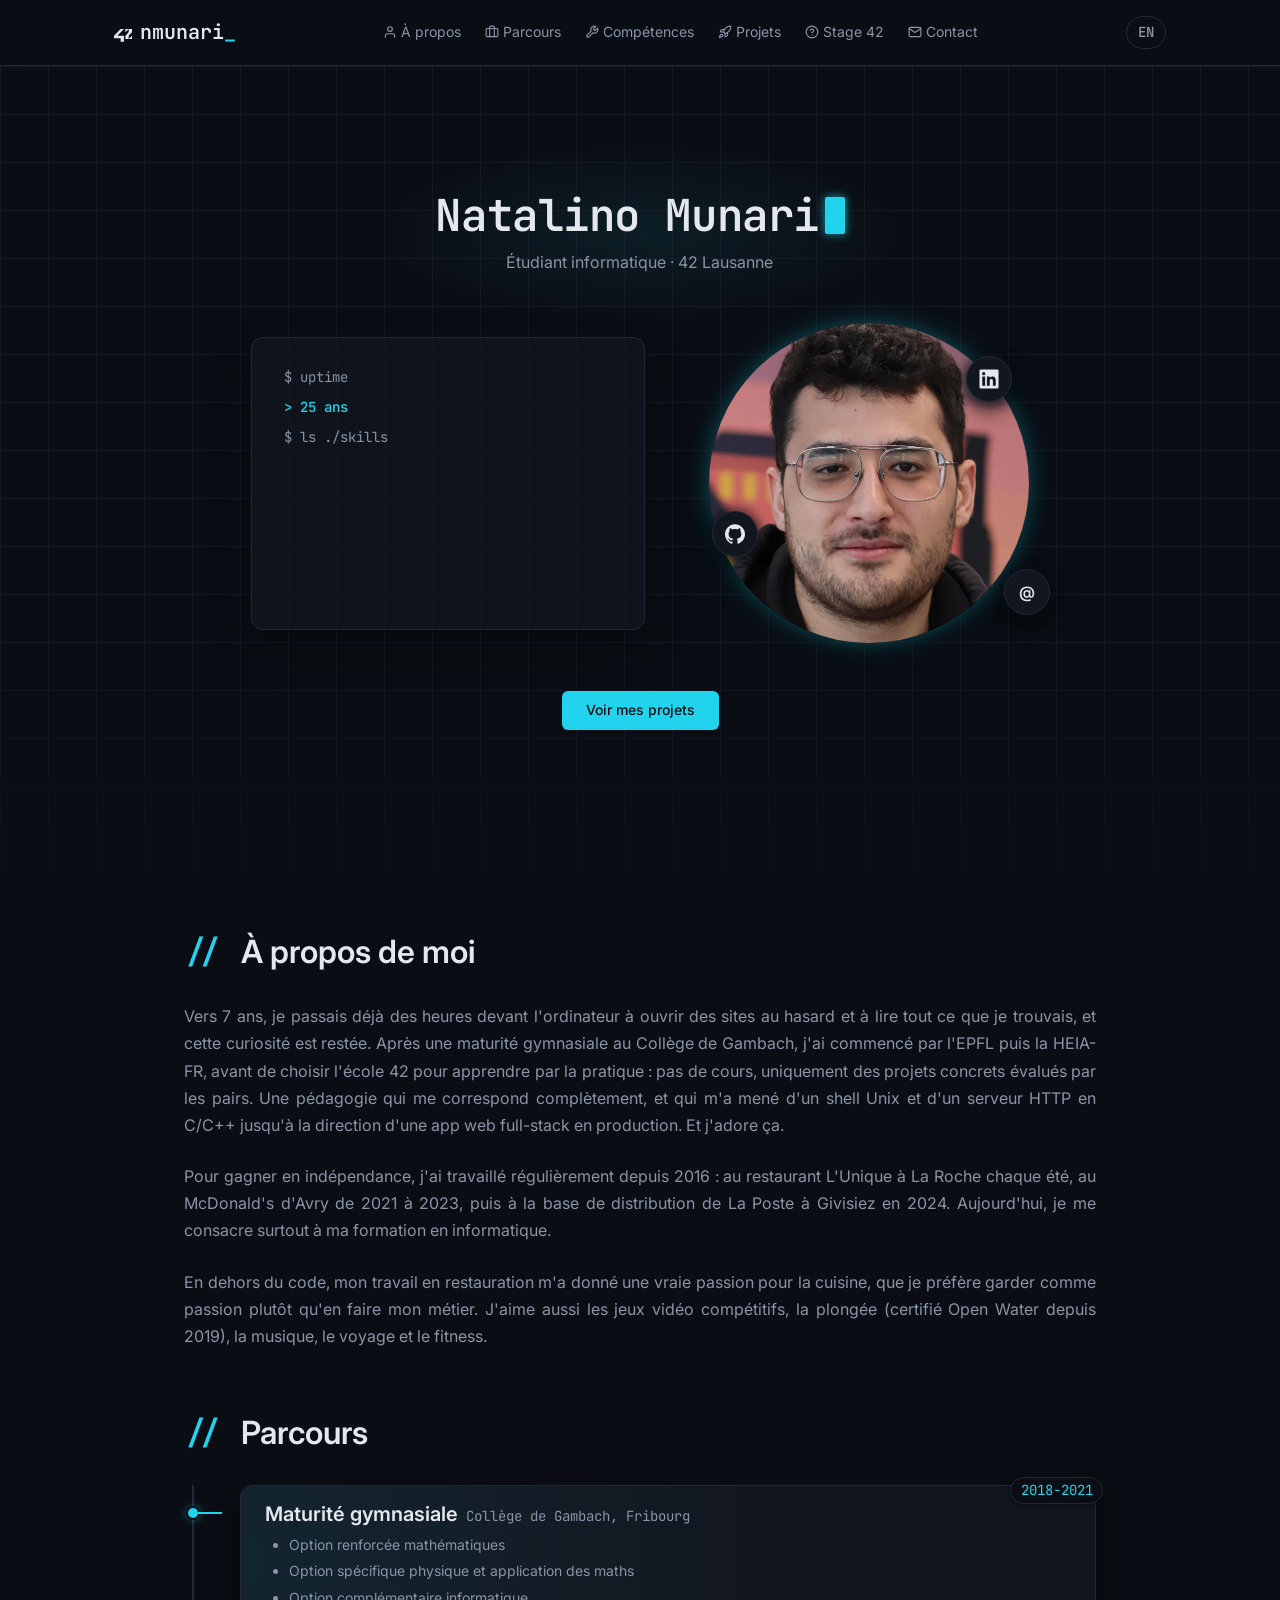
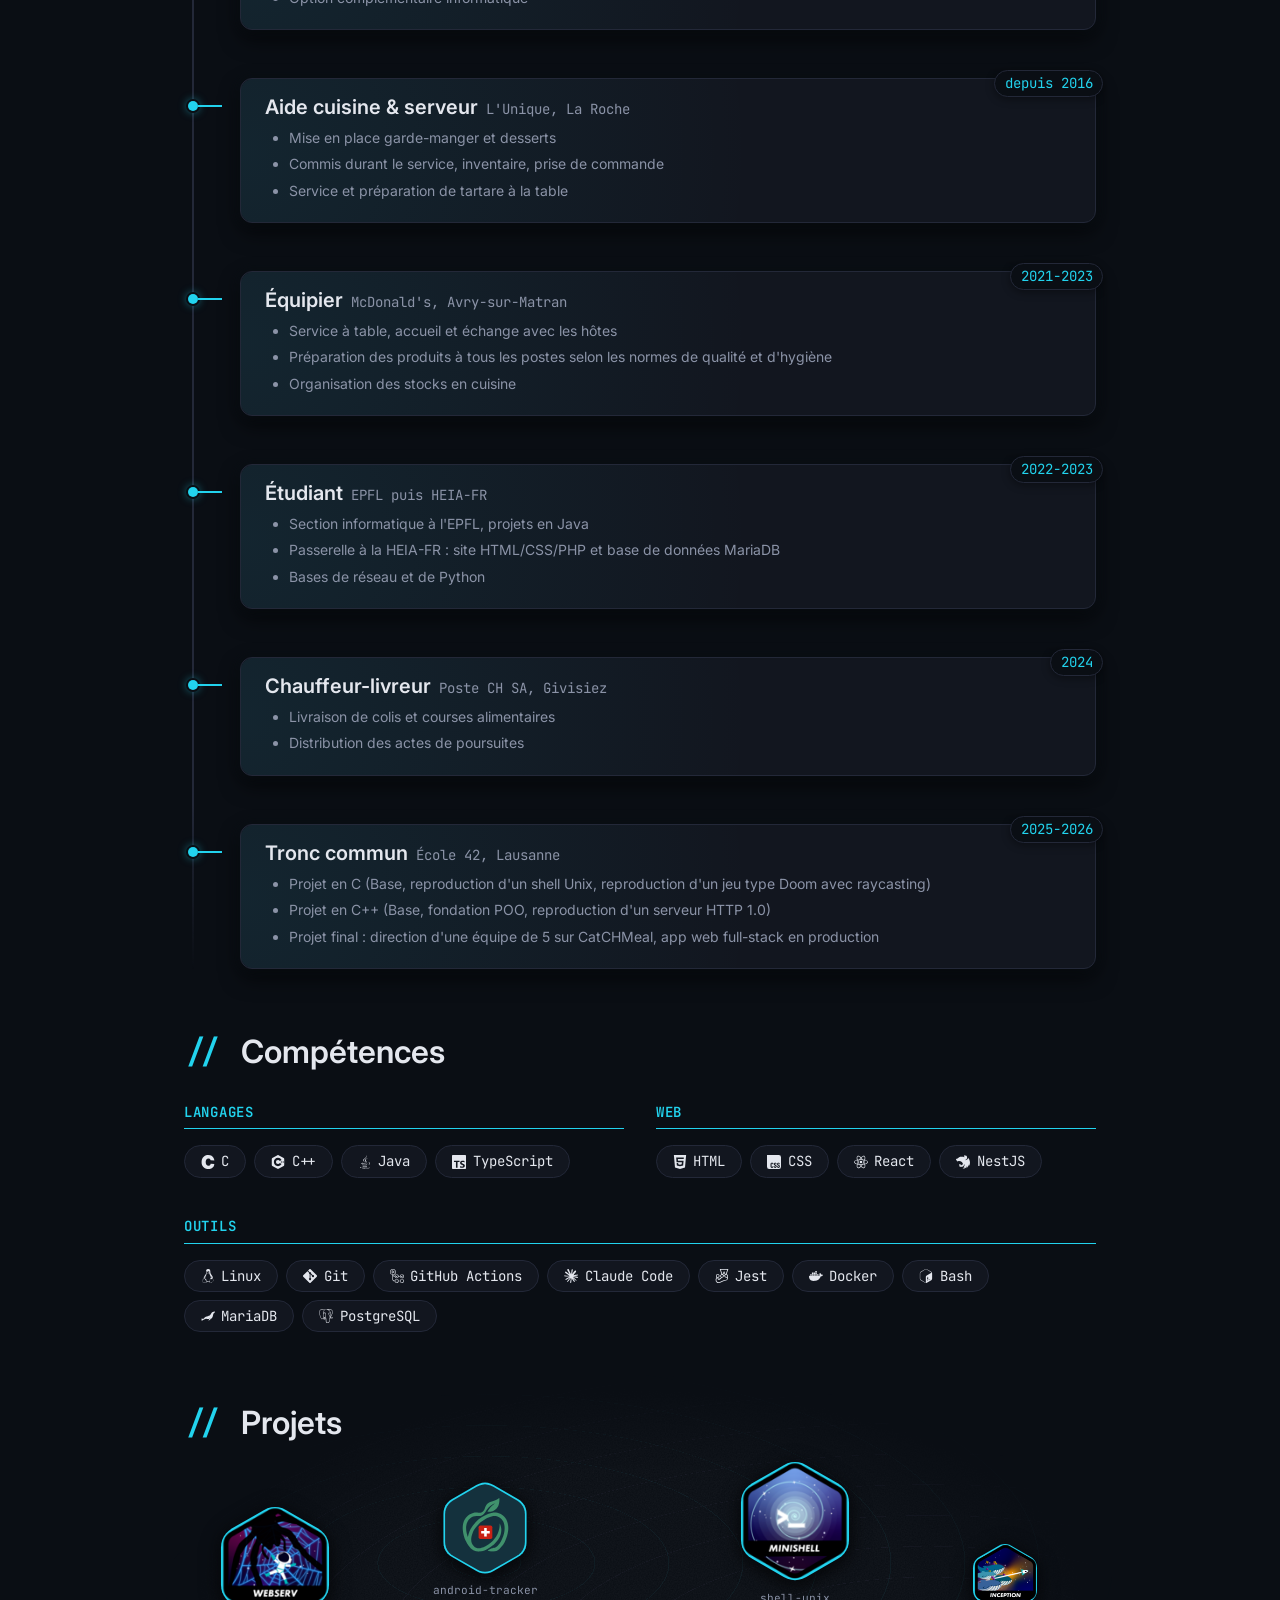
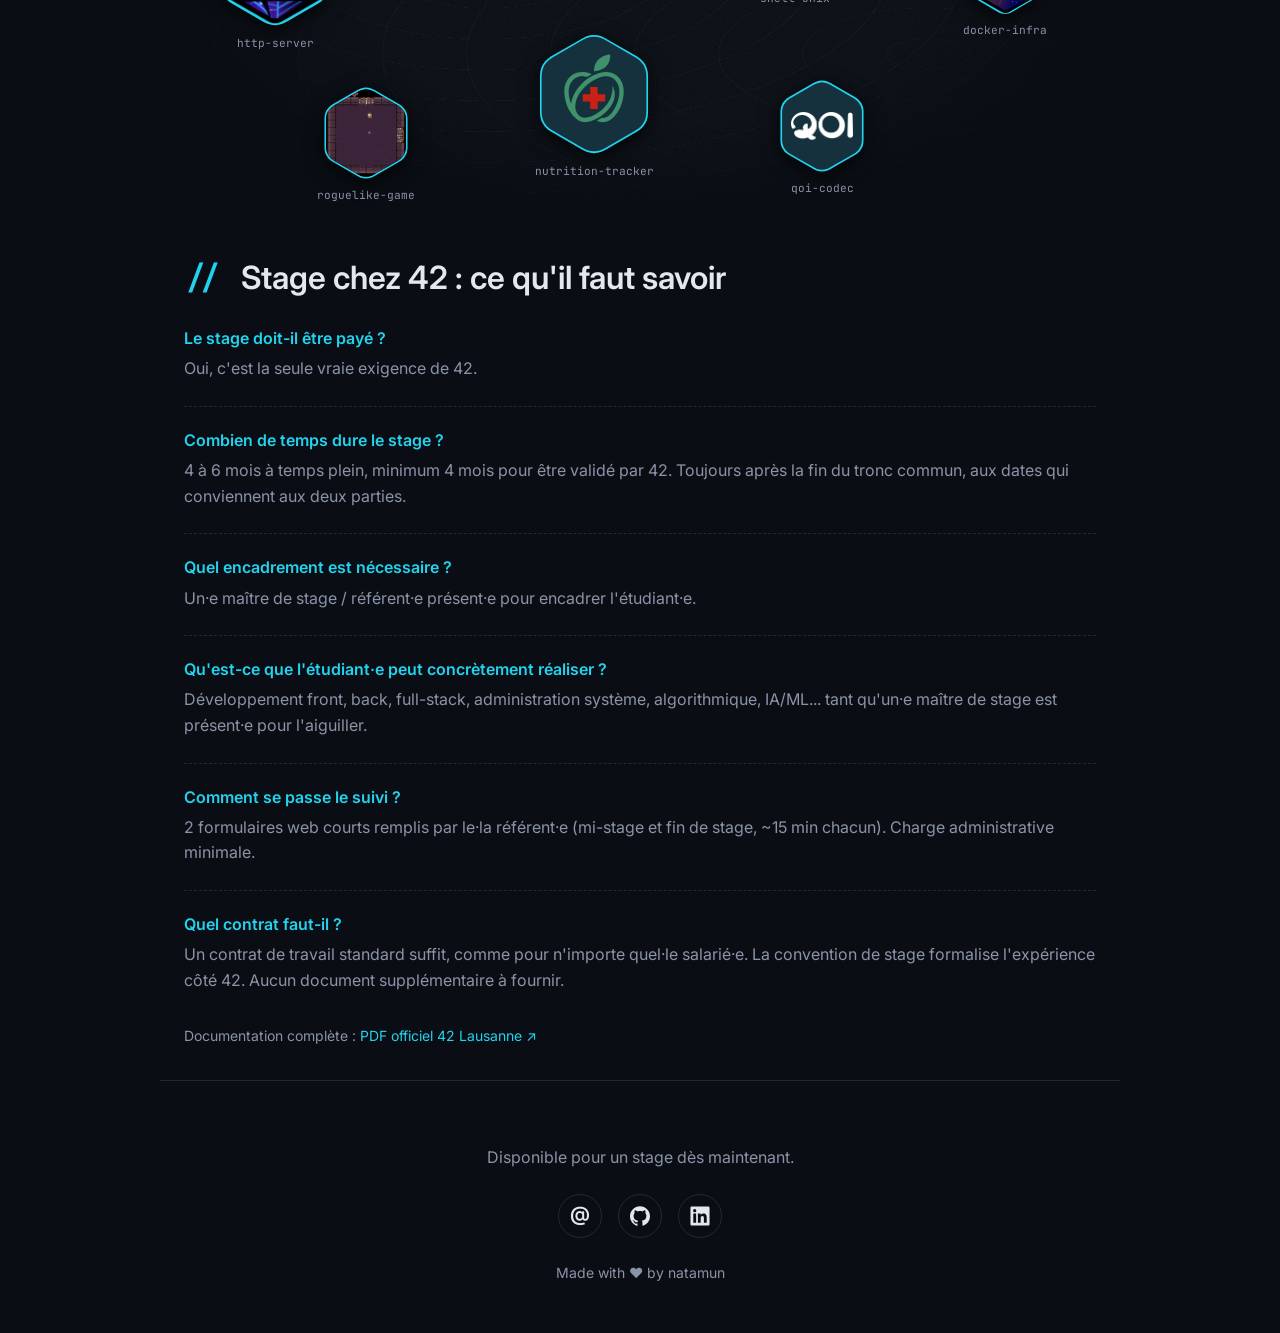
==== commit 25781753: "feat: replace the threads project with the Android app and add Claude Code to the tools" ====
--- a/index.html
+++ b/index.html
@@ -96,6 +96,10 @@
         <path
           d="M10.984 13.836a.5.5 0 0 1-.353-.146l-.745-.743a.5.5 0 1 1 .706-.708l.392.391 1.181-1.18a.5.5 0 0 1 .708.707l-1.535 1.533a.504.504 0 0 1-.354.146zm9.353-.147l1.534-1.532a.5.5 0 0 0-.707-.707l-1.181 1.18-.392-.391a.5.5 0 1 0-.706.708l.746.743a.497.497 0 0 0 .706-.001zM4.527 7.452l2.557-1.585A1 1 0 0 0 7.09 4.17L4.533 2.56A1 1 0 0 0 3 3.406v3.196a1.001 1.001 0 0 0 1.527.85zm2.03-2.436L4 6.602V3.406l2.557 1.61zM24 12.5c0 1.93-1.57 3.5-3.5 3.5a3.503 3.503 0 0 1-3.46-3h-2.08a3.503 3.503 0 0 1-3.46 3 3.502 3.502 0 0 1-3.46-3h-.558c-.972 0-1.85-.399-2.482-1.042V17c0 1.654 1.346 3 3 3h.04c.244-1.693 1.7-3 3.46-3 1.93 0 3.5 1.57 3.5 3.5S13.43 24 11.5 24a3.502 3.502 0 0 1-3.46-3H8c-2.206 0-4-1.794-4-4V9.899A5.008 5.008 0 0 1 0 5c0-2.757 2.243-5 5-5s5 2.243 5 5a5.005 5.005 0 0 1-4.952 4.998A2.482 2.482 0 0 0 7.482 12h.558c.244-1.693 1.7-3 3.46-3a3.502 3.502 0 0 1 3.46 3h2.08a3.503 3.503 0 0 1 3.46-3c1.93 0 3.5 1.57 3.5 3.5zm-15 8c0 1.378 1.122 2.5 2.5 2.5s2.5-1.122 2.5-2.5-1.122-2.5-2.5-2.5S9 19.122 9 20.5zM5 9c2.206 0 4-1.794 4-4S7.206 1 5 1 1 2.794 1 5s1.794 4 4 4zm9 3.5c0-1.378-1.122-2.5-2.5-2.5S9 11.122 9 12.5s1.122 2.5 2.5 2.5 2.5-1.122 2.5-2.5zm9 0c0-1.378-1.122-2.5-2.5-2.5S18 11.122 18 12.5s1.122 2.5 2.5 2.5 2.5-1.122 2.5-2.5zm-13 8a.5.5 0 1 0 1 0 .5.5 0 0 0-1 0zm2 0a.5.5 0 1 0 1 0 .5.5 0 0 0-1 0zm12 0c0 1.93-1.57 3.5-3.5 3.5a3.503 3.503 0 0 1-3.46-3.002c-.007.001-.013.005-.021.005l-.506.017h-.017a.5.5 0 0 1-.016-.999l.506-.017c.018-.002.035.006.052.007A3.503 3.503 0 0 1 20.5 17c1.93 0 3.5 1.57 3.5 3.5zm-1 0c0-1.378-1.122-2.5-2.5-2.5S18 19.122 18 20.5s1.122 2.5 2.5 2.5 2.5-1.122 2.5-2.5z" />
       </symbol>
+      <symbol id="i-claude" viewBox="0 0 24 24">
+        <path
+          d="m4.7144 15.9555 4.7174-2.6471.079-.2307-.079-.1275h-.2307l-.7893-.0486-2.6956-.0729-2.3375-.0971-2.2646-.1214-.5707-.1215-.5343-.7042.0546-.3522.4797-.3218.686.0608 1.5179.1032 2.2767.1578 1.6514.0972 2.4468.255h.3886l.0546-.1579-.1336-.0971-.1032-.0972L6.973 9.8356l-2.55-1.6879-1.3356-.9714-.7225-.4918-.3643-.4614-.1578-1.0078.6557-.7225.8803.0607.2246.0607.8925.686 1.9064 1.4754 2.4893 1.8336.3643.3035.1457-.1032.0182-.0728-.164-.2733-1.3539-2.4467-1.445-2.4893-.6435-1.032-.17-.6194c-.0607-.255-.1032-.4674-.1032-.7285L6.287.1335 6.6997 0l.9957.1336.419.3642.6192 1.4147 1.0018 2.2282 1.5543 3.0296.4553.8985.2429.8318.091.255h.1579v-.1457l.1275-1.706.2368-2.0947.2307-2.6957.0789-.7589.3764-.9107.7468-.4918.5828.2793.4797.686-.0668.4433-.2853 1.8517-.5586 2.9021-.3643 1.9429h.2125l.2429-.2429.9835-1.3053 1.6514-2.0643.7286-.8196.85-.9046.5464-.4311h1.0321l.759 1.1293-.34 1.1657-1.0625 1.3478-.8804 1.1414-1.2628 1.7-.7893 1.36.0729.1093.1882-.0183 2.8535-.607 1.5421-.2794 1.8396-.3157.8318.3886.091.3946-.3278.8075-1.967.4857-2.3072.4614-3.4364.8136-.0425.0304.0486.0607 1.5482.1457.6618.0364h1.621l3.0175.2247.7892.522.4736.6376-.079.4857-1.2142.6193-1.6393-.3886-3.825-.9107-1.3113-.3279h-.1822v.1093l1.0929 1.0686 2.0035 1.8092 2.5075 2.3314.1275.5768-.3218.4554-.34-.0486-2.2039-1.6575-.85-.7468-1.9246-1.621h-.1275v.17l.4432.6496 2.3436 3.5214.1214 1.0807-.17.3521-.6071.2125-.6679-.1214-1.3721-1.9246L14.38 17.959l-1.1414-1.9428-.1397.079-.674 7.2552-.3156.3703-.7286.2793-.6071-.4614-.3218-.7468.3218-1.4753.3886-1.9246.3157-1.53.2853-1.9004.17-.6314-.0121-.0425-.1397.0182-1.4328 1.9672-2.1796 2.9446-1.7243 1.8456-.4128.164-.7164-.3704.0667-.6618.4008-.5889 2.386-3.0357 1.4389-1.882.929-1.0868-.0062-.1579h-.0546l-6.3385 4.1164-1.1293.1457-.4857-.4554.0608-.7467.2307-.2429 1.9064-1.3114Z" />
+      </symbol>
       <symbol id="i-github" viewBox="0 0 24 24">
         <path
           d="M12 .297c-6.63 0-12 5.373-12 12 0 5.303 3.438 9.8 8.205 11.385.6.113.82-.258.82-.577 0-.285-.01-1.04-.015-2.04-3.338.724-4.042-1.61-4.042-1.61C4.422 18.07 3.633 17.7 3.633 17.7c-1.087-.744.084-.729.084-.729 1.205.084 1.838 1.236 1.838 1.236 1.07 1.835 2.809 1.305 3.495.998.108-.776.417-1.305.76-1.605-2.665-.3-5.466-1.332-5.466-5.93 0-1.31.465-2.38 1.235-3.22-.135-.303-.54-1.523.105-3.176 0 0 1.005-.322 3.3 1.23.96-.267 1.98-.399 3-.405 1.02.006 2.04.138 3 .405 2.28-1.552 3.285-1.23 3.285-1.23.645 1.653.24 2.873.12 3.176.765.84 1.23 1.91 1.23 3.22 0 4.61-2.805 5.625-5.475 5.92.42.36.81 1.096.81 2.22 0 1.606-.015 2.896-.015 3.286 0 .315.21.69.825.57C20.565 22.092 24 17.592 24 12.297c0-6.627-5.373-12-12-12" />
@@ -414,6 +418,9 @@
             <li class="tag"><svg class="tag__icon" aria-hidden="true">
                 <use href="#i-githubactions"></use>
               </svg>GitHub Actions</li>
+            <li class="tag"><svg class="tag__icon" aria-hidden="true">
+                <use href="#i-claude"></use>
+              </svg>Claude Code</li>
             <li class="tag"><svg class="tag__icon" aria-hidden="true">
                 <use href="#i-jest"></use>
               </svg>Jest</li>
@@ -468,7 +475,7 @@
           <span class="unit__label">nutrition-tracker</span>
         </div>
 
-        <div class="unit unit--m" style="left: 33%; top: 20%; --delay: 120ms;">
+        <div class="unit unit--s unit--flip-left" style="left: 90%; top: 36%; --delay: 210ms;">
           <div class="unit__bubble" tabindex="0" role="button" aria-expanded="false">
             <span class="unit__visual">
               <span class="unit__hex"></span>
@@ -519,29 +526,32 @@
           <span class="unit__label">shell-unix</span>
         </div>
 
-        <div class="unit unit--s unit--flip-left" style="left: 90%; top: 36%; --delay: 210ms;">
+        <div class="unit unit--m unit--plate" style="left: 33%; top: 20%; --delay: 120ms;">
           <div class="unit__bubble" tabindex="0" role="button" aria-expanded="false">
             <span class="unit__visual">
               <span class="unit__hex"></span>
-              <img class="unit__img" src="assets/img/philosophersn.png" alt="" width="150" height="150" loading="lazy">
+              <span class="unit__plate"></span>
+              <img class="unit__img" src="assets/img/catchmeal_mobile_logo.svg" style="width: 54%; height: 54%; transform: translateY(-6%);" alt="" width="150" height="150" loading="lazy">
             </span>
             <div class="unit__detail">
-              <h3 class="unit__detail-title">Synchronisation de Threads</h3>
+              <h3 class="unit__detail-title">Suivi nutrition et sport (Android)</h3>
               <p class="unit__detail-text">
-                Résolution du problème des philosophes autour d'une table (dining philosophers).
-                Gestion de threads concurrents avec prévention des race conditions et des deadlocks via
-                des mutex.
+                App Android locale utilisée au quotidien : journal des repas, scan de code-barres, recettes,
+                carnet d'entraînement et statistiques, données en SQLite sur le téléphone. Développée avec un
+                agent IA dans un cadre fixé : modèle de données et règles métier définis, chaque règle testée
+                (660+ tests sur SQLite), versions signées.
               </p>
               <ul class="tag-list">
-                <li class="tag">C</li>
-                <li class="tag">Multithreading</li>
-                <li class="tag">Synchronisation</li>
+                <li class="tag">React</li>
+                <li class="tag">Capacitor</li>
+                <li class="tag">SQLite</li>
+                <li class="tag">Claude Code</li>
               </ul>
-              <a class="unit__detail-link" href="https://github.com/natamun/42-philosophers" target="_blank"
+              <a class="unit__detail-link" href="https://github.com/natamun/catchmeal-mobile" target="_blank"
                 rel="noopener noreferrer">Voir le repo ↗</a>
             </div>
           </div>
-          <span class="unit__label">thread-sync</span>
+          <span class="unit__label">android-tracker</span>
         </div>
 
         <div class="unit unit--l" style="left: 10%; top: 32%; --delay: 180ms;">
